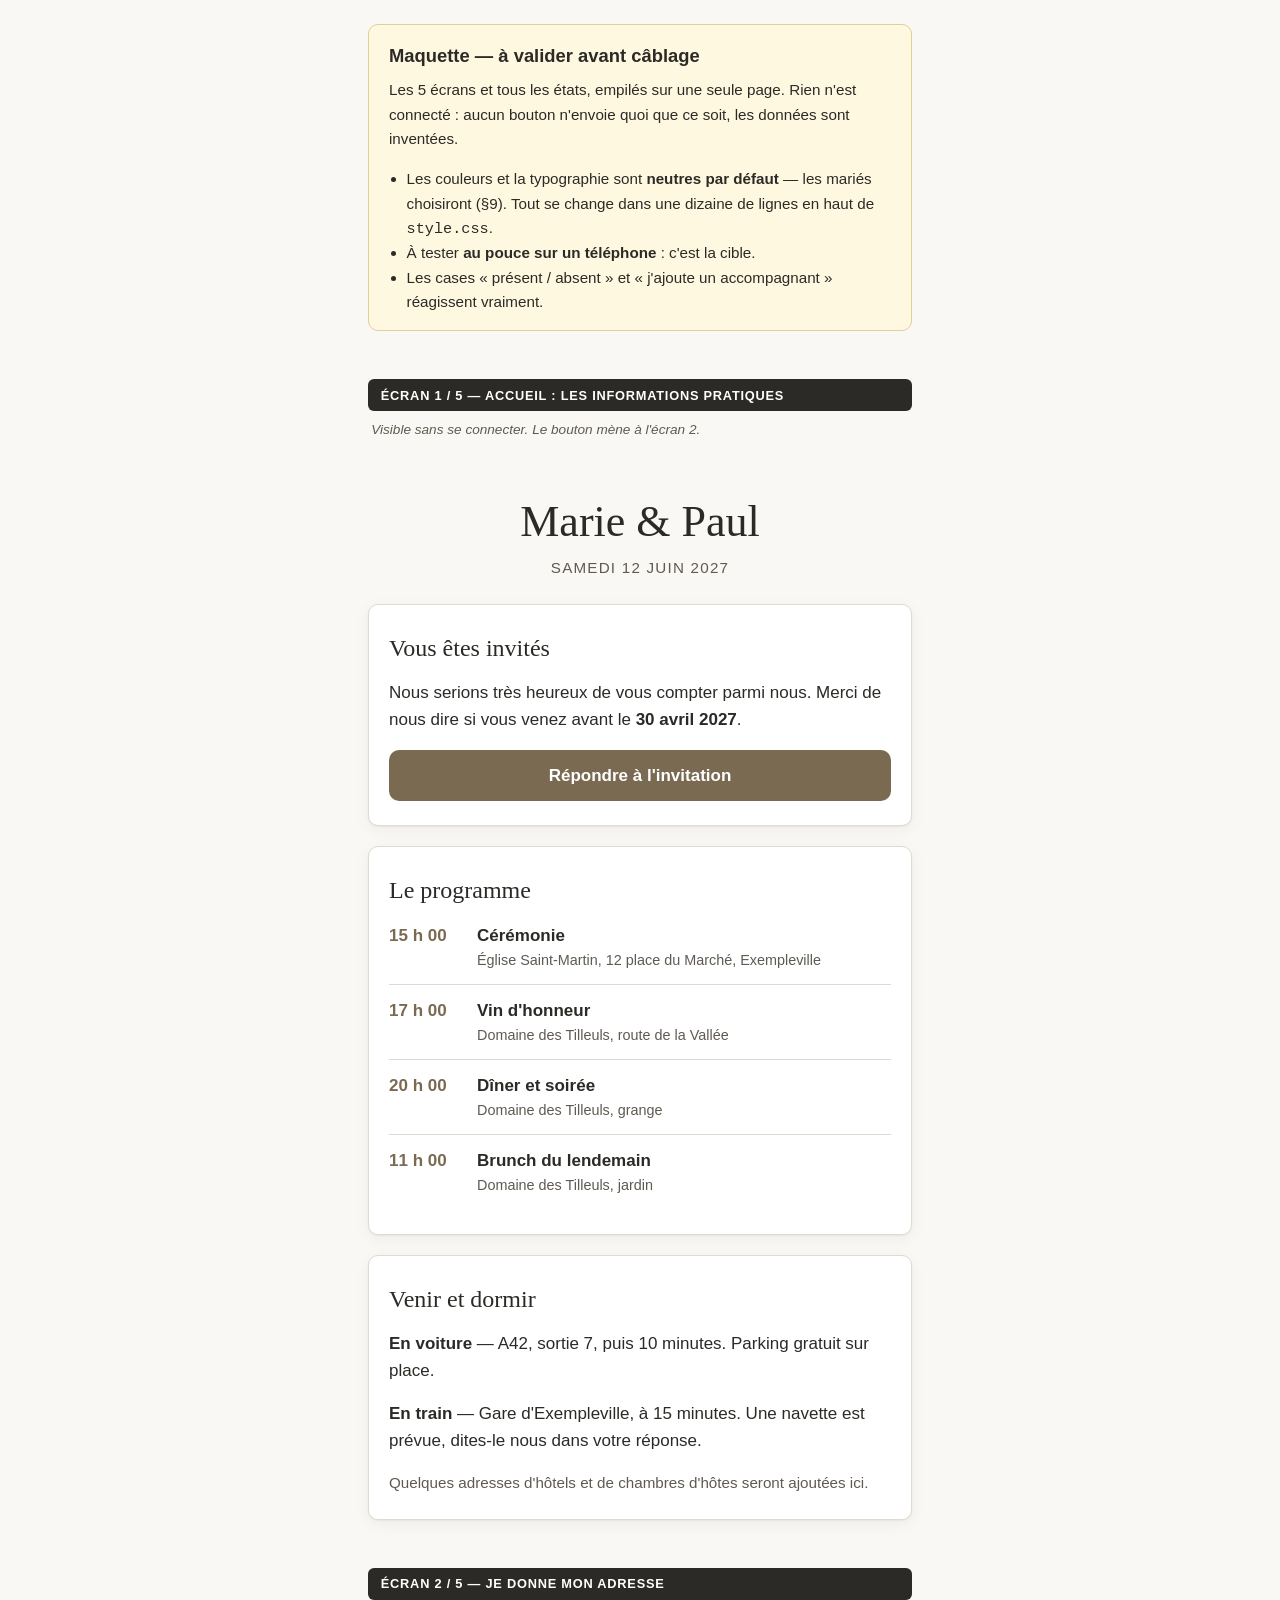
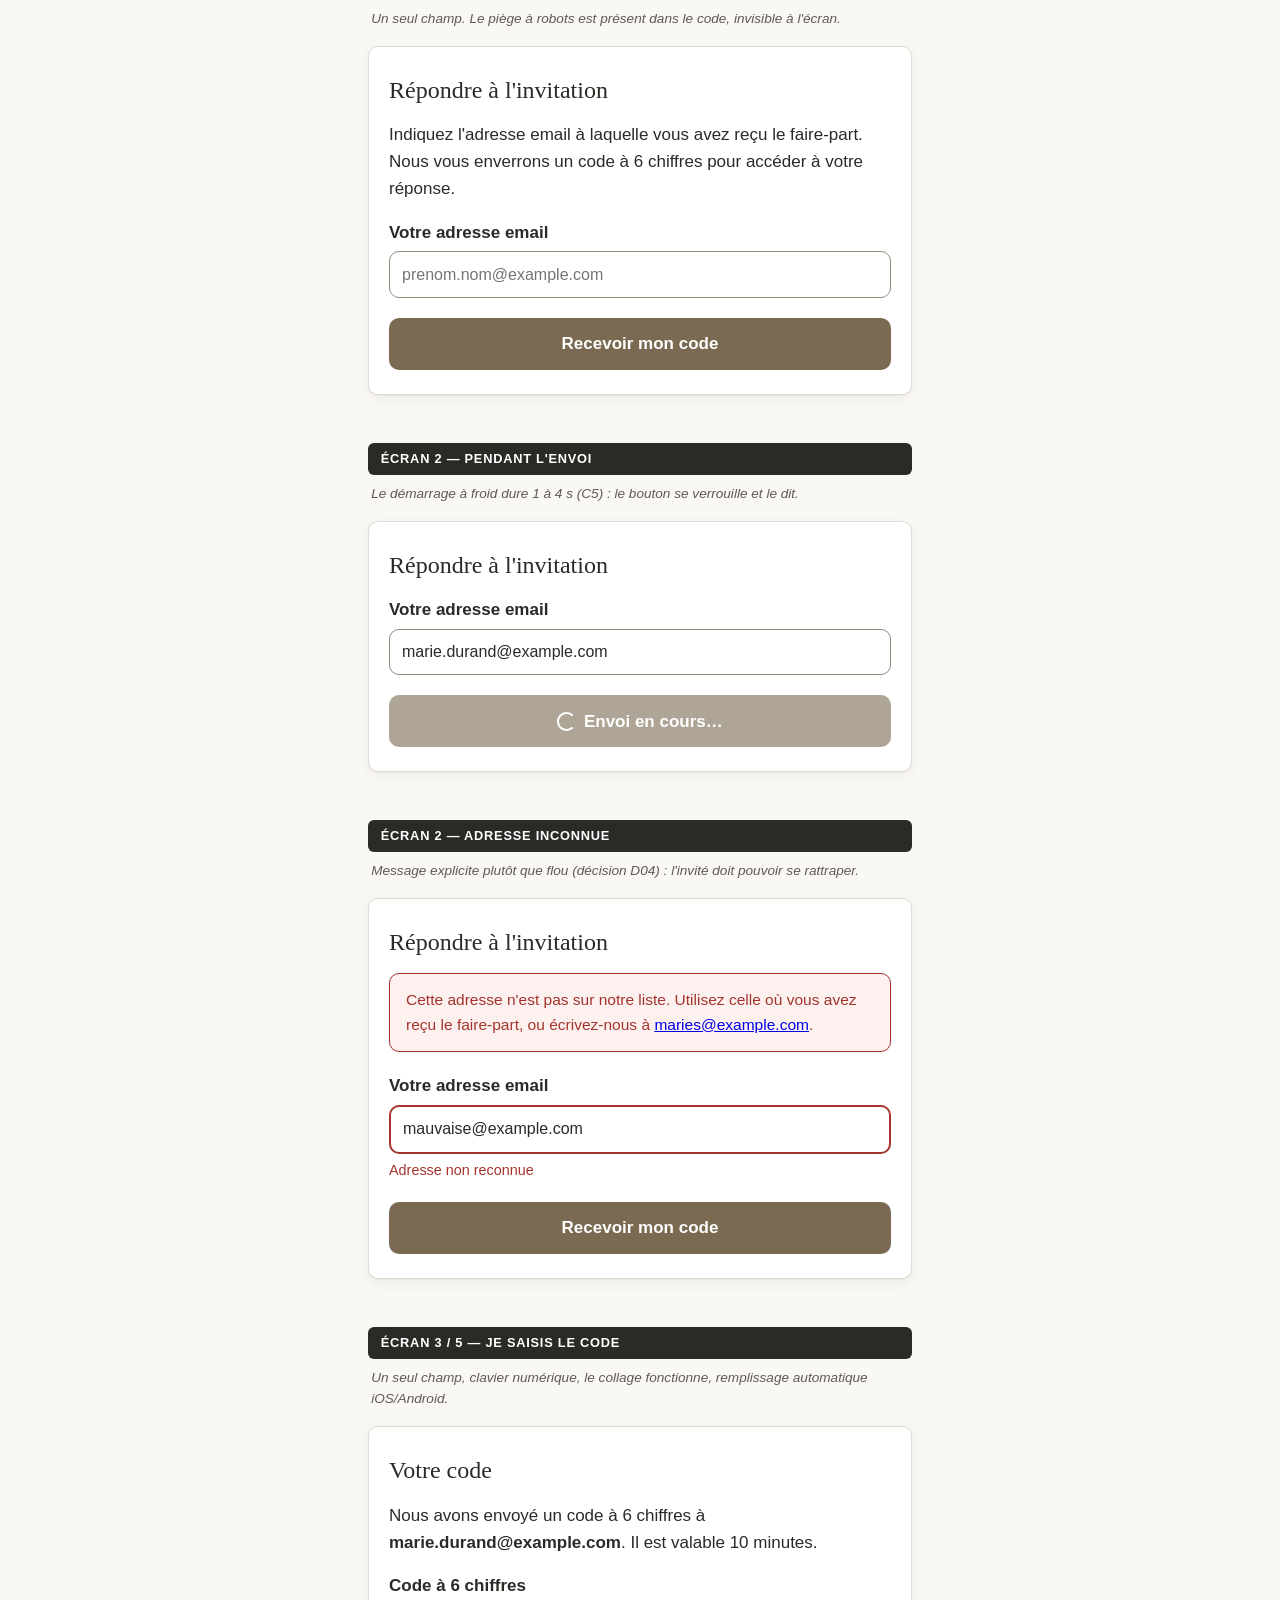
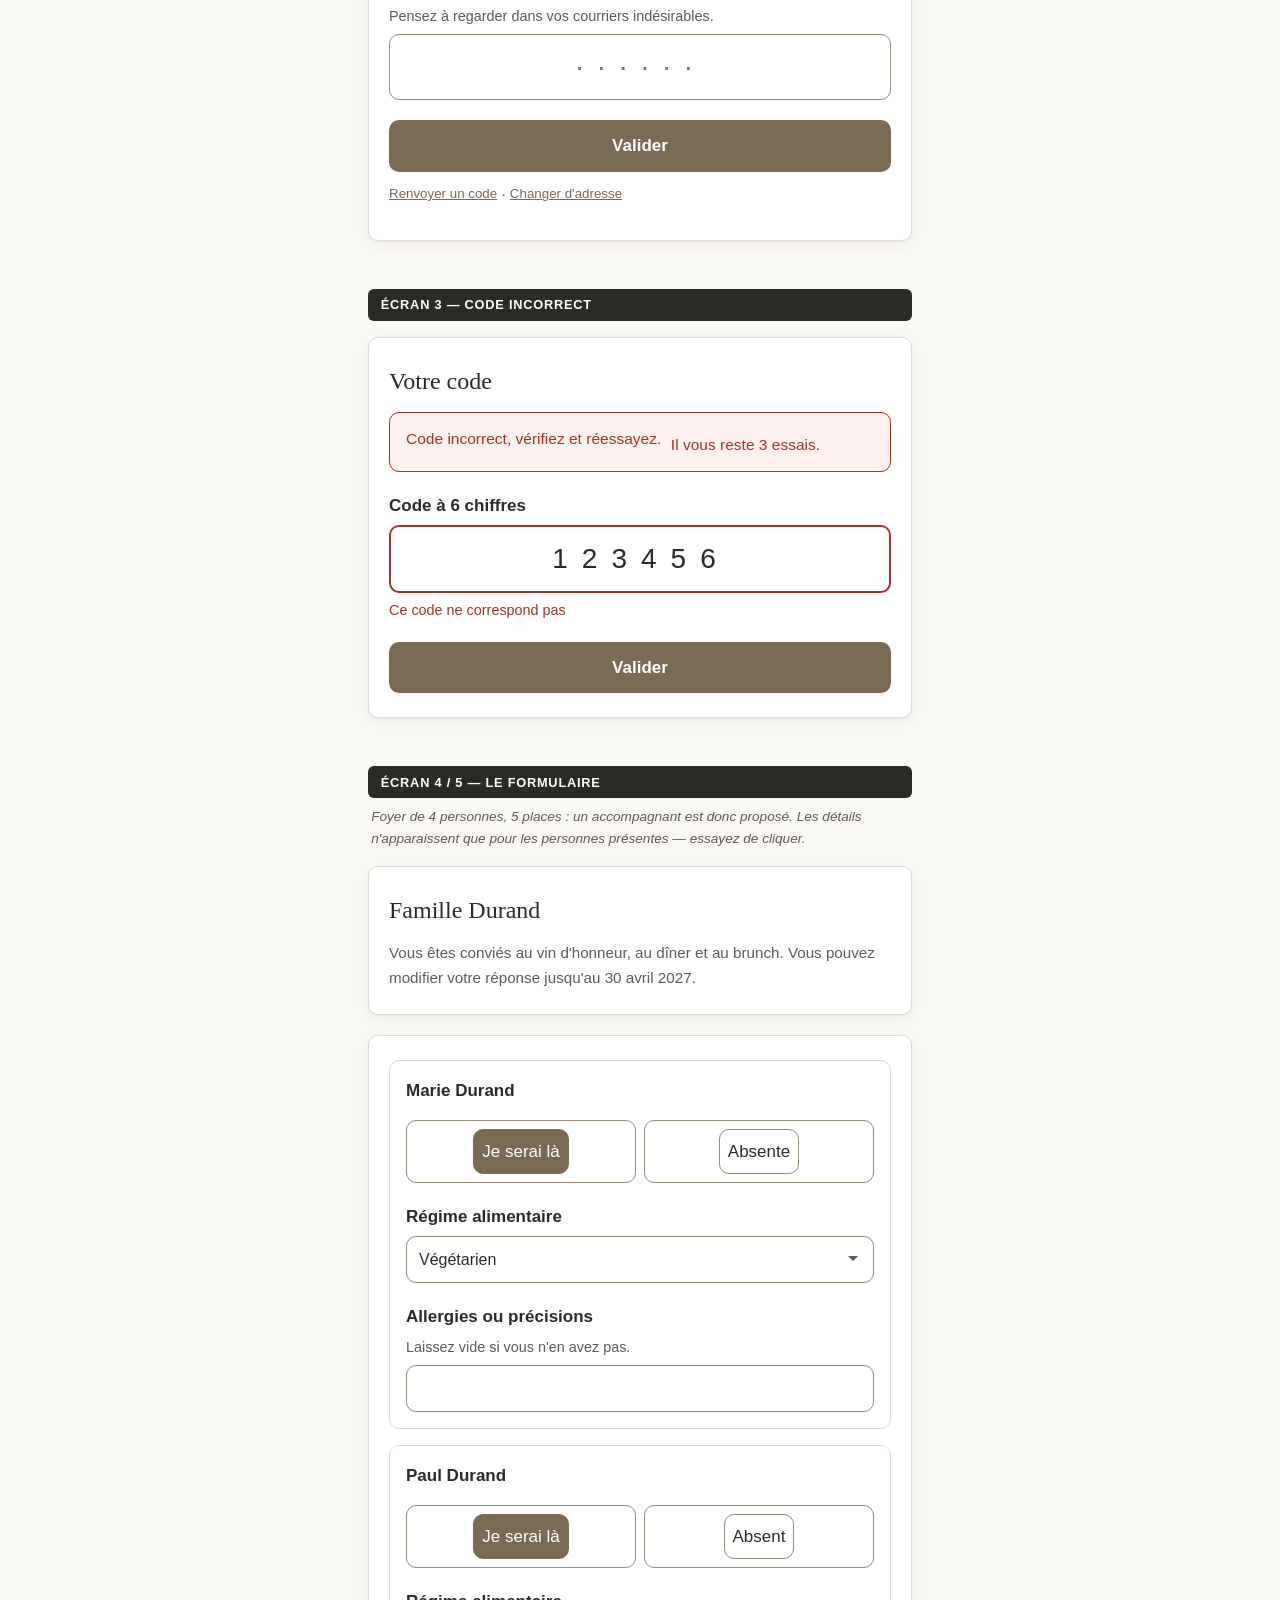
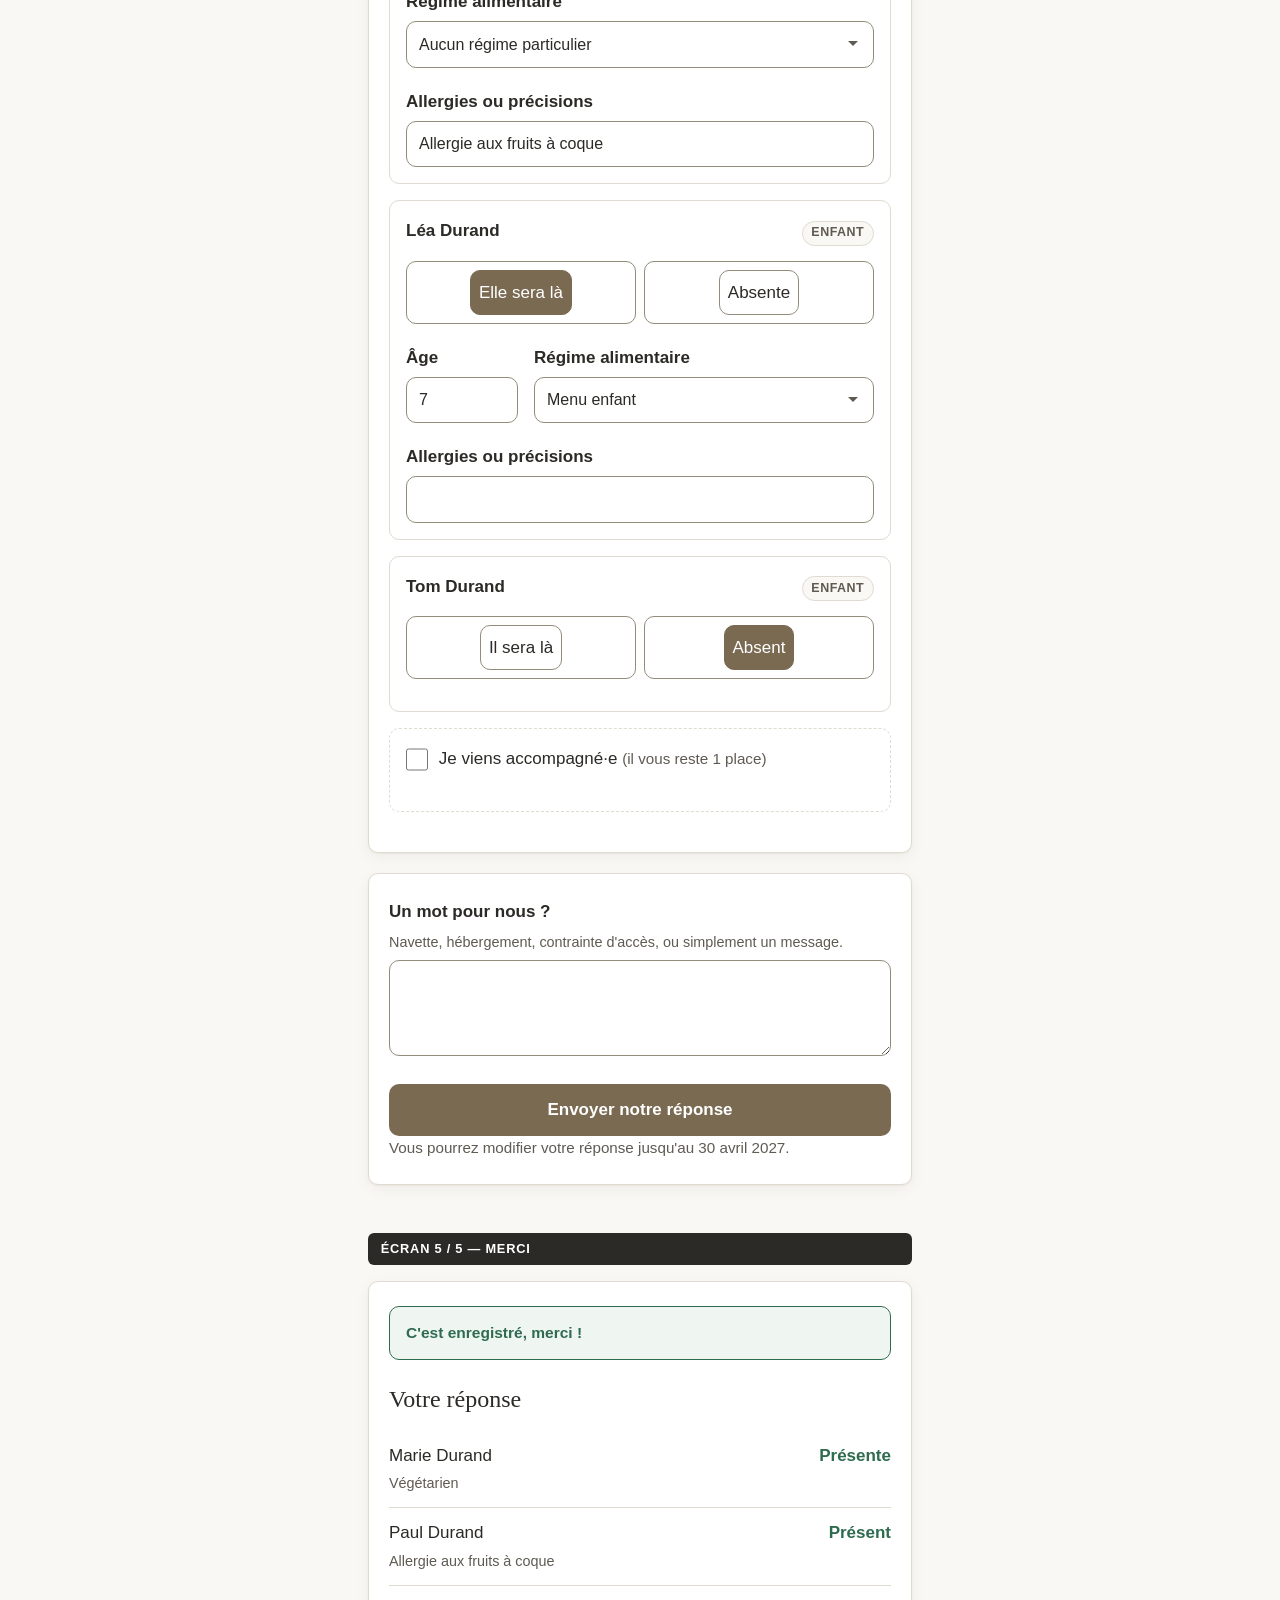
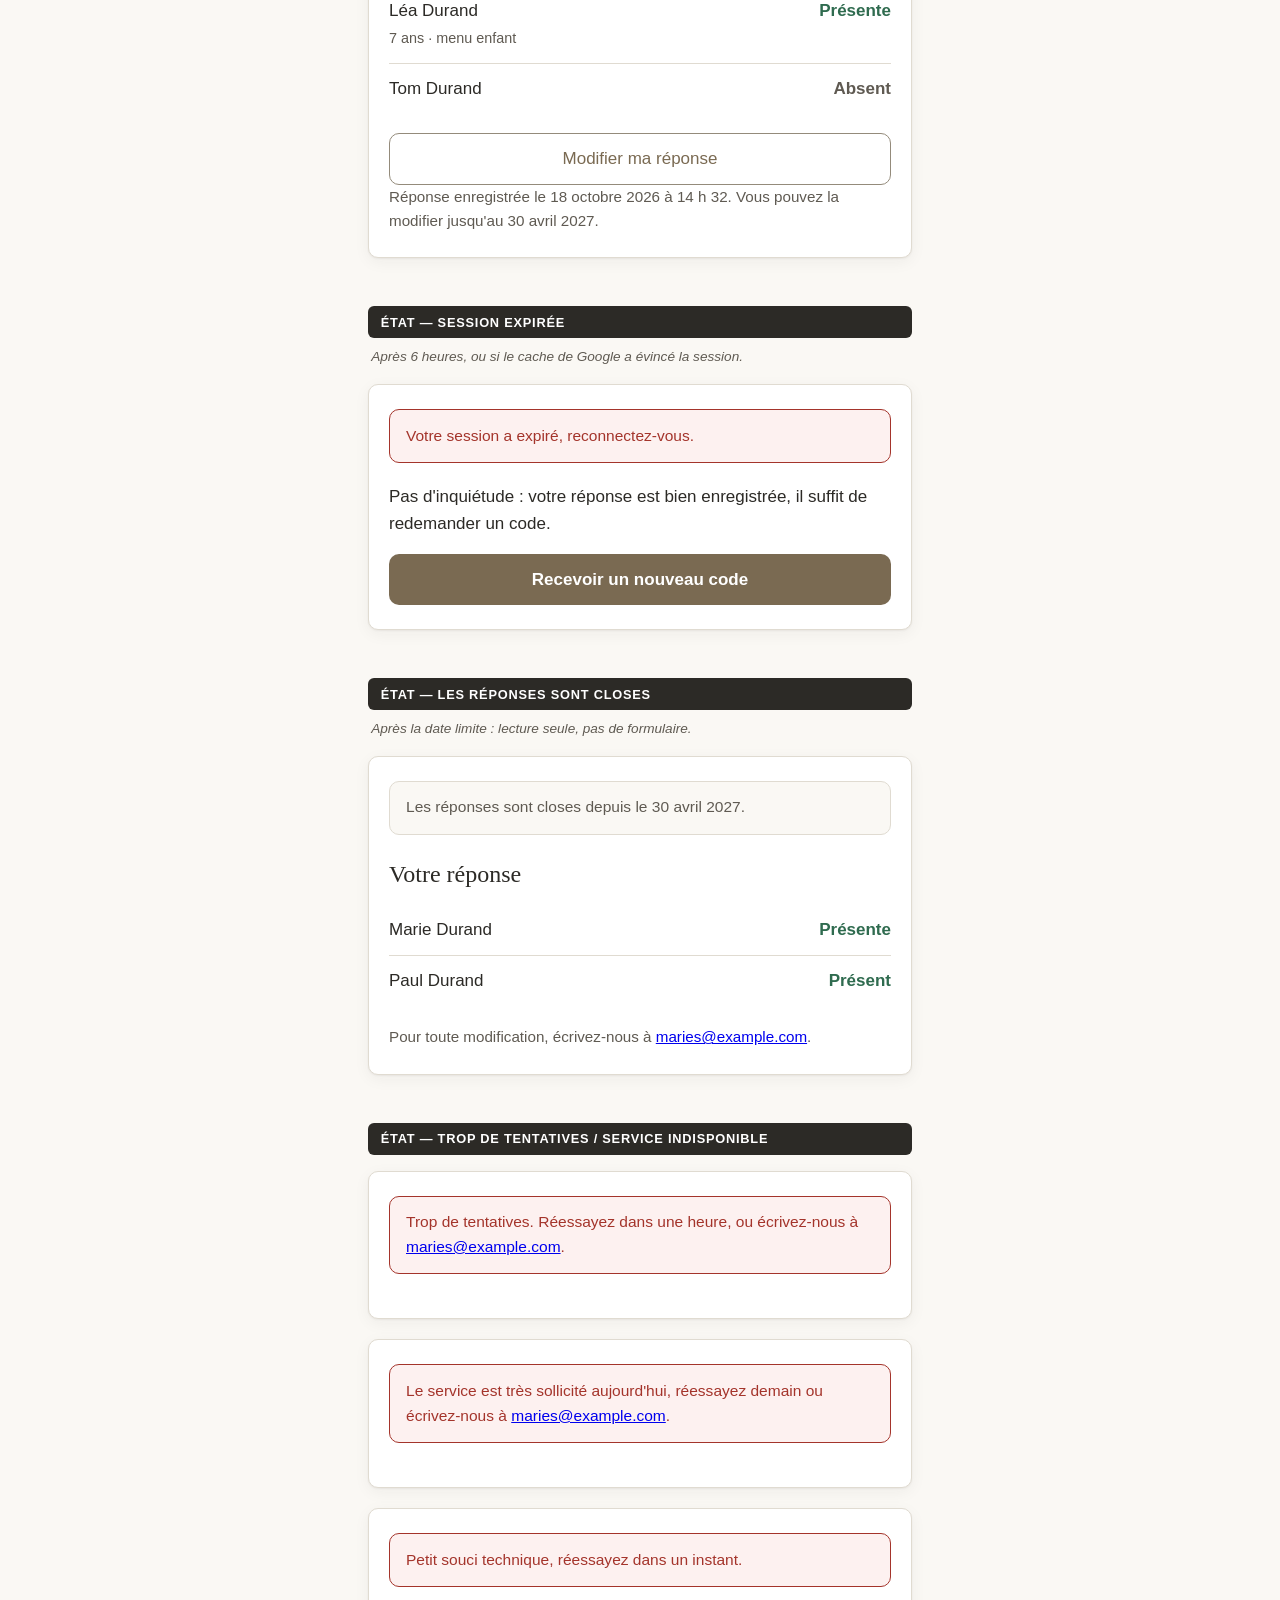
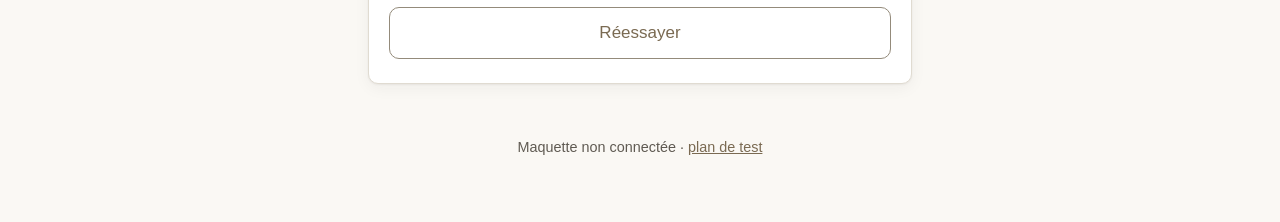
==== maquette.html @ b88d5fba "P3 — Maquette des 5 écrans et feuille de style - assets/css/style.css : feuille définitive du site (" ====
<!DOCTYPE html>
<html lang="fr">
<head>
<meta charset="utf-8">
<meta name="viewport" content="width=device-width, initial-scale=1">
<meta name="robots" content="noindex">
<title>Maquette — site RSVP du mariage</title>
<link rel="stylesheet" href="assets/css/style.css">
<style>
  /* Habillage propre à la maquette : rien de tout cela n'ira dans le site. */
  .maquette-intro {
    max-width: 34rem; margin: 1.5rem auto; padding: 1rem 1.25rem;
    background: #fff8e1; border: 1px solid #e0cf96; border-radius: 10px;
    font-size: .95rem;
  }
  .maquette-intro h1 { font-size: 1.15rem; margin: 0 0 .5rem; }
  .maquette-intro ul { margin: .5rem 0 0; padding-left: 1.1rem; }
  .maquette-ecran { max-width: 34rem; margin: 0 auto; }
  .maquette-titre {
    max-width: 34rem; margin: 3rem auto 1rem; padding: .4rem .8rem;
    background: #2c2a26; color: #fff; border-radius: 6px;
    font: 600 .8rem/1.5 -apple-system, BlinkMacSystemFont, 'Segoe UI', Roboto, sans-serif;
    letter-spacing: .06em; text-transform: uppercase;
  }
  .maquette-note {
    max-width: 34rem; margin: -.5rem auto 1rem; padding: 0 .2rem;
    font-size: .85rem; color: #5f5a52; font-style: italic;
  }
  /* Interactivité sans JavaScript, pour que la maquette s'ouvre d'un double-clic. */
  .personne:has(.presence-non:checked) .details-presence { display: none; }
  .accompagnant:has(.ajout-accompagnant:not(:checked)) .details-accompagnant { display: none; }
</style>
</head>
<body>

<div class="maquette-intro">
  <h1>Maquette — à valider avant câblage</h1>
  <p>Les 5 écrans et tous les états, empilés sur une seule page. Rien n'est connecté :
     aucun bouton n'envoie quoi que ce soit, les données sont inventées.</p>
  <ul>
    <li>Les couleurs et la typographie sont <strong>neutres par défaut</strong> — les mariés
        choisiront (§9). Tout se change dans une dizaine de lignes en haut de <code>style.css</code>.</li>
    <li>À tester <strong>au pouce sur un téléphone</strong> : c'est la cible.</li>
    <li>Les cases « présent / absent » et « j'ajoute un accompagnant » réagissent vraiment.</li>
  </ul>
</div>

<!-- ══════════════════════════════════════════════════════════════════════ -->
<p class="maquette-titre">Écran 1 / 5 — Accueil : les informations pratiques</p>
<p class="maquette-note">Visible sans se connecter. Le bouton mène à l'écran 2.</p>

<div class="maquette-ecran">
  <header class="bandeau">
    <p class="bandeau__prenoms">Marie &amp; Paul</p>
    <p class="bandeau__date">Samedi 12 juin 2027</p>
  </header>

  <section class="carte">
    <h2>Vous êtes invités</h2>
    <p>Nous serions très heureux de vous compter parmi nous. Merci de nous dire si vous
       venez avant le <strong>30 avril 2027</strong>.</p>
    <button type="button" class="bouton">Répondre à l'invitation</button>
  </section>

  <section class="carte">
    <h2>Le programme</h2>
    <ul class="programme">
      <li>
        <span class="programme__heure">15 h 00</span>
        <span>
          <p class="programme__lieu"><strong>Cérémonie</strong></p>
          <p class="programme__adresse">Église Saint-Martin, 12 place du Marché, Exempleville</p>
        </span>
      </li>
      <li>
        <span class="programme__heure">17 h 00</span>
        <span>
          <p class="programme__lieu"><strong>Vin d'honneur</strong></p>
          <p class="programme__adresse">Domaine des Tilleuls, route de la Vallée</p>
        </span>
      </li>
      <li>
        <span class="programme__heure">20 h 00</span>
        <span>
          <p class="programme__lieu"><strong>Dîner et soirée</strong></p>
          <p class="programme__adresse">Domaine des Tilleuls, grange</p>
        </span>
      </li>
      <li>
        <span class="programme__heure">11 h 00</span>
        <span>
          <p class="programme__lieu"><strong>Brunch du lendemain</strong></p>
          <p class="programme__adresse">Domaine des Tilleuls, jardin</p>
        </span>
      </li>
    </ul>
  </section>

  <section class="carte">
    <h2>Venir et dormir</h2>
    <p><strong>En voiture</strong> — A42, sortie 7, puis 10 minutes. Parking gratuit sur place.</p>
    <p><strong>En train</strong> — Gare d'Exempleville, à 15 minutes. Une navette est prévue,
       dites-le nous dans votre réponse.</p>
    <p class="texte-doux">Quelques adresses d'hôtels et de chambres d'hôtes seront ajoutées ici.</p>
  </section>
</div>

<!-- ══════════════════════════════════════════════════════════════════════ -->
<p class="maquette-titre">Écran 2 / 5 — Je donne mon adresse</p>
<p class="maquette-note">Un seul champ. Le piège à robots est présent dans le code, invisible à l'écran.</p>

<div class="maquette-ecran">
  <section class="carte">
    <h2>Répondre à l'invitation</h2>
    <p>Indiquez l'adresse email à laquelle vous avez reçu le faire-part. Nous vous enverrons
       un code à 6 chiffres pour accéder à votre réponse.</p>

    <div class="champ">
      <label for="m-email">Votre adresse email</label>
      <input type="email" id="m-email" name="email" autocomplete="email"
             inputmode="email" placeholder="prenom.nom@example.com">
    </div>

    <div class="champ-piege" aria-hidden="true">
      <label for="m-website">Ne remplissez pas ce champ</label>
      <input type="text" id="m-website" name="website" tabindex="-1" autocomplete="off">
    </div>

    <button type="button" class="bouton">Recevoir mon code</button>
  </section>
</div>

<!-- ══════════════════════════════════════════════════════════════════════ -->
<p class="maquette-titre">Écran 2 — pendant l'envoi</p>
<p class="maquette-note">Le démarrage à froid dure 1 à 4 s (C5) : le bouton se verrouille et le dit.</p>

<div class="maquette-ecran">
  <section class="carte">
    <h2>Répondre à l'invitation</h2>
    <div class="champ">
      <label for="m-email2">Votre adresse email</label>
      <input type="email" id="m-email2" value="marie.durand@example.com" readonly>
    </div>
    <button type="button" class="bouton" disabled>
      <span class="rouet" aria-hidden="true"></span> Envoi en cours…
    </button>
  </section>
</div>

<!-- ══════════════════════════════════════════════════════════════════════ -->
<p class="maquette-titre">Écran 2 — adresse inconnue</p>
<p class="maquette-note">Message explicite plutôt que flou (décision D04) : l'invité doit pouvoir se rattraper.</p>

<div class="maquette-ecran">
  <section class="carte">
    <h2>Répondre à l'invitation</h2>
    <div class="message message--erreur" role="alert">
      <p>Cette adresse n'est pas sur notre liste. Utilisez celle où vous avez reçu le
         faire-part, ou écrivez-nous à <a href="mailto:maries@example.com">maries@example.com</a>.</p>
    </div>
    <div class="champ">
      <label for="m-email3">Votre adresse email</label>
      <input type="email" id="m-email3" value="mauvaise@example.com"
             aria-invalid="true" aria-describedby="m-err3">
      <span class="erreur-champ" id="m-err3">Adresse non reconnue</span>
    </div>
    <button type="button" class="bouton">Recevoir mon code</button>
  </section>
</div>

<!-- ══════════════════════════════════════════════════════════════════════ -->
<p class="maquette-titre">Écran 3 / 5 — Je saisis le code</p>
<p class="maquette-note">Un seul champ, clavier numérique, le collage fonctionne, remplissage automatique iOS/Android.</p>

<div class="maquette-ecran">
  <section class="carte">
    <h2>Votre code</h2>
    <p>Nous avons envoyé un code à 6 chiffres à <strong>marie.durand@example.com</strong>.
       Il est valable 10 minutes.</p>

    <div class="champ champ-code">
      <label for="m-code">Code à 6 chiffres</label>
      <span class="aide" id="m-aide-code">Pensez à regarder dans vos courriers indésirables.</span>
      <input type="text" id="m-code" inputmode="numeric" autocomplete="one-time-code"
             pattern="[0-9]{6}" maxlength="6" placeholder="······"
             aria-describedby="m-aide-code">
    </div>

    <button type="button" class="bouton">Valider</button>
    <p class="texte-doux"><button type="button" class="bouton--lien">Renvoyer un code</button>
       · <button type="button" class="bouton--lien">Changer d'adresse</button></p>
  </section>
</div>

<!-- ══════════════════════════════════════════════════════════════════════ -->
<p class="maquette-titre">Écran 3 — code incorrect</p>

<div class="maquette-ecran">
  <section class="carte">
    <h2>Votre code</h2>
    <div class="message message--erreur" role="alert">
      <p>Code incorrect, vérifiez et réessayez.</p>
      <p>Il vous reste 3 essais.</p>
    </div>
    <div class="champ champ-code">
      <label for="m-code2">Code à 6 chiffres</label>
      <input type="text" id="m-code2" value="123456" inputmode="numeric"
             aria-invalid="true" aria-describedby="m-err-code2">
      <span class="erreur-champ" id="m-err-code2">Ce code ne correspond pas</span>
    </div>
    <button type="button" class="bouton">Valider</button>
  </section>
</div>

<!-- ══════════════════════════════════════════════════════════════════════ -->
<p class="maquette-titre">Écran 4 / 5 — Le formulaire</p>
<p class="maquette-note">Foyer de 4 personnes, 5 places : un accompagnant est donc proposé.
   Les détails n'apparaissent que pour les personnes présentes — essayez de cliquer.</p>

<div class="maquette-ecran">
  <section class="carte">
    <h2>Famille Durand</h2>
    <p class="texte-doux">Vous êtes conviés au vin d'honneur, au dîner et au brunch.
       Vous pouvez modifier votre réponse jusqu'au 30 avril 2027.</p>
  </section>

  <section class="carte">
    <div class="personne">
      <div class="personne__nom"><h3>Marie Durand</h3></div>
      <fieldset class="choix-presence">
        <legend class="visuellement-masque">Marie Durand sera-t-elle présente ?</legend>
        <span class="choix-presence__option">
          <input type="radio" name="p1" id="p1-oui" checked>
          <span>Je serai là</span>
        </span>
        <span class="choix-presence__option">
          <input type="radio" name="p1" id="p1-non" class="presence-non">
          <span>Absente</span>
        </span>
      </fieldset>
      <div class="details-presence">
        <div class="champ">
          <label for="p1-regime">Régime alimentaire</label>
          <select id="p1-regime">
            <option>Aucun régime particulier</option>
            <option selected>Végétarien</option>
            <option>Végétalien</option>
            <option>Sans porc</option>
            <option>Sans gluten</option>
            <option>Autre (précisez ci-dessous)</option>
          </select>
        </div>
        <div class="champ">
          <label for="p1-allergies">Allergies ou précisions</label>
          <span class="aide">Laissez vide si vous n'en avez pas.</span>
          <input type="text" id="p1-allergies" maxlength="200">
        </div>
      </div>
    </div>

    <div class="personne">
      <div class="personne__nom"><h3>Paul Durand</h3></div>
      <fieldset class="choix-presence">
        <legend class="visuellement-masque">Paul Durand sera-t-il présent ?</legend>
        <span class="choix-presence__option">
          <input type="radio" name="p2" id="p2-oui" checked>
          <span>Je serai là</span>
        </span>
        <span class="choix-presence__option">
          <input type="radio" name="p2" id="p2-non" class="presence-non">
          <span>Absent</span>
        </span>
      </fieldset>
      <div class="details-presence">
        <div class="champ">
          <label for="p2-regime">Régime alimentaire</label>
          <select id="p2-regime"><option selected>Aucun régime particulier</option></select>
        </div>
        <div class="champ">
          <label for="p2-allergies">Allergies ou précisions</label>
          <input type="text" id="p2-allergies" value="Allergie aux fruits à coque" maxlength="200">
        </div>
      </div>
    </div>

    <div class="personne">
      <div class="personne__nom">
        <h3>Léa Durand</h3>
        <span class="etiquette">Enfant</span>
      </div>
      <fieldset class="choix-presence">
        <legend class="visuellement-masque">Léa Durand sera-t-elle présente ?</legend>
        <span class="choix-presence__option">
          <input type="radio" name="p3" id="p3-oui" checked>
          <span>Elle sera là</span>
        </span>
        <span class="choix-presence__option">
          <input type="radio" name="p3" id="p3-non" class="presence-non">
          <span>Absente</span>
        </span>
      </fieldset>
      <div class="details-presence">
        <div class="ligne-deux">
          <div class="champ">
            <label for="p3-age">Âge</label>
            <input type="number" id="p3-age" min="0" max="17" value="7" inputmode="numeric">
          </div>
          <div class="champ">
            <label for="p3-regime">Régime alimentaire</label>
            <select id="p3-regime"><option selected>Menu enfant</option></select>
          </div>
        </div>
        <div class="champ">
          <label for="p3-allergies">Allergies ou précisions</label>
          <input type="text" id="p3-allergies" maxlength="200">
        </div>
      </div>
    </div>

    <div class="personne">
      <div class="personne__nom">
        <h3>Tom Durand</h3>
        <span class="etiquette">Enfant</span>
      </div>
      <fieldset class="choix-presence">
        <legend class="visuellement-masque">Tom Durand sera-t-il présent ?</legend>
        <span class="choix-presence__option">
          <input type="radio" name="p4" id="p4-oui">
          <span>Il sera là</span>
        </span>
        <span class="choix-presence__option">
          <input type="radio" name="p4" id="p4-non" class="presence-non" checked>
          <span>Absent</span>
        </span>
      </fieldset>
      <div class="details-presence">
        <div class="champ"><label>Régime alimentaire</label></div>
      </div>
    </div>

    <div class="personne accompagnant">
      <label class="case-a-cocher" for="acc">
        <input type="checkbox" id="acc" class="ajout-accompagnant">
        <span>Je viens accompagné·e <span class="texte-doux">(il vous reste 1 place)</span></span>
      </label>
      <div class="details-accompagnant">
        <div class="champ">
          <label for="acc-nom">Nom de votre accompagnant·e</label>
          <span class="aide">Pour le plan de table et son menu.</span>
          <input type="text" id="acc-nom" maxlength="60">
        </div>
        <div class="champ">
          <label for="acc-regime">Régime alimentaire</label>
          <select id="acc-regime"><option selected>Aucun régime particulier</option></select>
        </div>
        <div class="champ">
          <label for="acc-allergies">Allergies ou précisions</label>
          <input type="text" id="acc-allergies" maxlength="200">
        </div>
      </div>
    </div>
  </section>

  <section class="carte">
    <div class="champ">
      <label for="m-commentaire">Un mot pour nous&nbsp;?</label>
      <span class="aide">Navette, hébergement, contrainte d'accès, ou simplement un message.</span>
      <textarea id="m-commentaire" maxlength="500"></textarea>
    </div>
    <button type="button" class="bouton">Envoyer notre réponse</button>
    <p class="texte-doux">Vous pourrez modifier votre réponse jusqu'au 30 avril 2027.</p>
  </section>
</div>

<!-- ══════════════════════════════════════════════════════════════════════ -->
<p class="maquette-titre">Écran 5 / 5 — Merci</p>

<div class="maquette-ecran">
  <section class="carte">
    <div class="message message--succes" role="status">
      <p><strong>C'est enregistré, merci&nbsp;!</strong></p>
    </div>
    <h2>Votre réponse</h2>
    <ul class="recap">
      <li>
        <span>Marie Durand<br><span class="recap__detail">Végétarien</span></span>
        <span class="recap__etat recap__etat--present">Présente</span>
      </li>
      <li>
        <span>Paul Durand<br><span class="recap__detail">Allergie aux fruits à coque</span></span>
        <span class="recap__etat recap__etat--present">Présent</span>
      </li>
      <li>
        <span>Léa Durand<br><span class="recap__detail">7 ans · menu enfant</span></span>
        <span class="recap__etat recap__etat--present">Présente</span>
      </li>
      <li>
        <span>Tom Durand</span>
        <span class="recap__etat recap__etat--absent">Absent</span>
      </li>
    </ul>
    <button type="button" class="bouton bouton--secondaire">Modifier ma réponse</button>
    <p class="texte-doux">Réponse enregistrée le 18 octobre 2026 à 14 h 32.
       Vous pouvez la modifier jusqu'au 30 avril 2027.</p>
  </section>
</div>

<!-- ══════════════════════════════════════════════════════════════════════ -->
<p class="maquette-titre">État — session expirée</p>
<p class="maquette-note">Après 6 heures, ou si le cache de Google a évincé la session.</p>

<div class="maquette-ecran">
  <section class="carte">
    <div class="message message--erreur" role="alert">
      <p>Votre session a expiré, reconnectez-vous.</p>
    </div>
    <p>Pas d'inquiétude : votre réponse est bien enregistrée, il suffit de redemander un code.</p>
    <button type="button" class="bouton">Recevoir un nouveau code</button>
  </section>
</div>

<!-- ══════════════════════════════════════════════════════════════════════ -->
<p class="maquette-titre">État — les réponses sont closes</p>
<p class="maquette-note">Après la date limite : lecture seule, pas de formulaire.</p>

<div class="maquette-ecran">
  <section class="carte">
    <div class="message message--info" role="status">
      <p>Les réponses sont closes depuis le 30 avril 2027.</p>
    </div>
    <h2>Votre réponse</h2>
    <ul class="recap">
      <li><span>Marie Durand</span><span class="recap__etat recap__etat--present">Présente</span></li>
      <li><span>Paul Durand</span><span class="recap__etat recap__etat--present">Présent</span></li>
    </ul>
    <p class="texte-doux">Pour toute modification, écrivez-nous à
       <a href="mailto:maries@example.com">maries@example.com</a>.</p>
  </section>
</div>

<!-- ══════════════════════════════════════════════════════════════════════ -->
<p class="maquette-titre">État — trop de tentatives / service indisponible</p>

<div class="maquette-ecran">
  <section class="carte">
    <div class="message message--erreur" role="alert">
      <p>Trop de tentatives. Réessayez dans une heure, ou écrivez-nous à
         <a href="mailto:maries@example.com">maries@example.com</a>.</p>
    </div>
  </section>
  <section class="carte">
    <div class="message message--erreur" role="alert">
      <p>Le service est très sollicité aujourd'hui, réessayez demain ou écrivez-nous à
         <a href="mailto:maries@example.com">maries@example.com</a>.</p>
    </div>
  </section>
  <section class="carte">
    <div class="message message--erreur" role="alert">
      <p>Petit souci technique, réessayez dans un instant.</p>
    </div>
    <button type="button" class="bouton bouton--secondaire">Réessayer</button>
  </section>
</div>

<footer class="pied">
  <p>Maquette non connectée · <a href="docs/RECETTE.md">plan de test</a></p>
</footer>

</body>
</html>
---- assets/css/style.css ----
/* ──────────────────────────────────────────────────────────────────────────
   Site RSVP de mariage — feuille de style unique.

   Mobile d'abord : tout est pensé pour un pouce sur un écran de 360 px, puis
   élargi. Aucune dépendance, aucune police externe (voir « Identité visuelle »).
   Aucun style en ligne nulle part : la CSP interdit `style="..."` (C2).
   ────────────────────────────────────────────────────────────────────────── */

/* ── Identité visuelle ─────────────────────────────────────────────────────
   Valeurs neutres par défaut. Les mariés choisiront couleurs et typographies
   plus tard (§9 du brief) : il suffira de changer ce bloc.

   Pour utiliser une police Google Fonts, ajouter dans <head> :
     <link rel="preconnect" href="https://fonts.gstatic.com" crossorigin>
     <link rel="stylesheet" href="https://fonts.googleapis.com/css2?family=...">
   et ajouter à la CSP : style-src 'self' https://fonts.googleapis.com;
                         font-src https://fonts.gstatic.com;
   ────────────────────────────────────────────────────────────────────────── */
:root {
  --couleur-fond: #faf8f4;
  --couleur-carte: #ffffff;
  --couleur-principale: #7a6a52;
  --couleur-principale-sombre: #5d5040;
  --couleur-texte: #2c2a26;
  --couleur-texte-doux: #5f5a52;
  --couleur-bordure: #e0dbd1;
  /* Bordure des champs et boutons : 3,4:1 minimum sur les deux fonds — WCAG 1.4.11,
     contraste des composants d'interface. Ne pas éclaircir sans revérifier. */
  --couleur-bordure-forte: #948b7b;
  --couleur-erreur: #a4342b;
  --couleur-erreur-fond: #fdf1f0;
  --couleur-succes: #2f6b4f;
  --couleur-succes-fond: #eff6f2;

  --police-titres: Iowan Old Style, Palatino, Georgia, 'Times New Roman', serif;
  --police-texte: -apple-system, BlinkMacSystemFont, 'Segoe UI', Roboto,
                  Helvetica, Arial, sans-serif;

  --rayon: 10px;
  --cible-tactile: 44px;      /* jamais en dessous : doigt d'adulte */
  --largeur-contenu: 34rem;
  --ombre: 0 1px 2px rgba(44, 42, 38, .06), 0 4px 16px rgba(44, 42, 38, .05);
}

*, *::before, *::after { box-sizing: border-box; }

html { -webkit-text-size-adjust: 100%; }

body {
  margin: 0;
  padding: 0 1rem 4rem;
  background: var(--couleur-fond);
  color: var(--couleur-texte);
  font-family: var(--police-texte);
  font-size: 1.0625rem;        /* 17 px : lisible sans zoom */
  line-height: 1.6;
  overflow-wrap: break-word;   /* un nom très long ne crée pas de défilement horizontal */
}

/* ── Accessibilité ─────────────────────────────────────────────────────── */

:focus-visible {
  outline: 3px solid var(--couleur-principale);
  outline-offset: 2px;
  border-radius: 3px;
}

.lien-evitement {
  position: absolute;
  left: -9999px;
  top: 0;
  background: var(--couleur-carte);
  padding: .75rem 1rem;
  z-index: 10;
}
.lien-evitement:focus { left: .5rem; top: .5rem; }

.visuellement-masque {
  position: absolute;
  width: 1px; height: 1px;
  margin: -1px; padding: 0;
  overflow: hidden;
  clip: rect(0 0 0 0);
  white-space: nowrap;
  border: 0;
}

@media (prefers-reduced-motion: reduce) {
  *, *::before, *::after { animation-duration: .01ms !important; transition-duration: .01ms !important; }
}

/* ── Structure ─────────────────────────────────────────────────────────── */

.page {
  max-width: var(--largeur-contenu);
  margin: 0 auto;
}

.bandeau {
  text-align: center;
  padding: 2.5rem 0 1.5rem;
}

.bandeau__prenoms {
  font-family: var(--police-titres);
  font-size: clamp(2rem, 9vw, 2.75rem);
  font-weight: 400;
  line-height: 1.15;
  margin: 0 0 .5rem;
}

.bandeau__date {
  margin: 0;
  color: var(--couleur-texte-doux);
  font-size: .95rem;
  letter-spacing: .08em;
  text-transform: uppercase;
}

.carte {
  background: var(--couleur-carte);
  border: 1px solid var(--couleur-bordure);
  border-radius: var(--rayon);
  box-shadow: var(--ombre);
  padding: 1.5rem 1.25rem;
  margin-bottom: 1.25rem;
}

h2 {
  font-family: var(--police-titres);
  font-size: 1.5rem;
  font-weight: 400;
  margin: 0 0 .75rem;
}

h3 {
  font-size: 1.0625rem;
  font-weight: 600;
  margin: 0 0 .25rem;
}

p { margin: 0 0 1rem; }
p:last-child { margin-bottom: 0; }

.texte-doux { color: var(--couleur-texte-doux); font-size: .95rem; }

/* ── Informations pratiques ────────────────────────────────────────────── */

.programme { list-style: none; margin: 0; padding: 0; }

.programme li {
  display: flex;
  gap: 1rem;
  padding: .75rem 0;
  border-top: 1px solid var(--couleur-bordure);
}
.programme li:first-child { border-top: 0; padding-top: 0; }

.programme__heure {
  flex: 0 0 4.5rem;
  font-variant-numeric: tabular-nums;
  color: var(--couleur-principale);
  font-weight: 600;
}

.programme__lieu { margin: 0; }
.programme__adresse { margin: 0; font-size: .9rem; color: var(--couleur-texte-doux); }

/* ── Formulaires ───────────────────────────────────────────────────────── */

.champ { margin-bottom: 1.25rem; }
.champ:last-child { margin-bottom: 0; }

label {
  display: block;
  font-weight: 600;
  margin-bottom: .35rem;
}

.aide {
  display: block;
  font-weight: 400;
  font-size: .9rem;
  color: var(--couleur-texte-doux);
  margin-bottom: .4rem;
}

input[type="email"],
input[type="text"],
input[type="number"],
select,
textarea {
  width: 100%;
  min-height: var(--cible-tactile);
  padding: .6rem .75rem;
  font: inherit;
  font-size: 1rem;             /* au moins 16 px : évite le zoom automatique sur iOS */
  color: var(--couleur-texte);
  background: var(--couleur-carte);
  border: 1px solid var(--couleur-bordure-forte);
  border-radius: var(--rayon);
}

textarea { min-height: 6rem; resize: vertical; }

select {
  appearance: none;
  background-image: url("data:image/svg+xml;charset=utf-8,%3Csvg xmlns='http://www.w3.org/2000/svg' width='12' height='8'%3E%3Cpath fill='%235f5a52' d='M1 1l5 5 5-5'/%3E%3C/svg%3E");
  background-repeat: no-repeat;
  background-position: right .9rem center;
  padding-right: 2.5rem;
}

input[aria-invalid="true"], select[aria-invalid="true"], textarea[aria-invalid="true"] {
  border-color: var(--couleur-erreur);
  border-width: 2px;
}

/* Champ du code : un seul champ, large, pour que le collage fonctionne. */
.champ-code input {
  font-size: 1.75rem;
  letter-spacing: .5em;
  text-align: center;
  padding-left: .5em;          /* compense l'espacement sur le dernier caractère */
  font-variant-numeric: tabular-nums;
}

/* Piège à robots : invisible pour un humain, lisible par un robot (M4). */
.champ-piege {
  position: absolute;
  left: -9999px;
  width: 1px;
  height: 1px;
  overflow: hidden;
}

/* ── Boutons ───────────────────────────────────────────────────────────── */

.bouton {
  display: inline-flex;
  align-items: center;
  justify-content: center;
  gap: .5rem;
  width: 100%;
  min-height: var(--cible-tactile);
  padding: .7rem 1.25rem;
  font: inherit;
  font-size: 1.0625rem;
  font-weight: 600;
  color: #fff;
  background: var(--couleur-principale);
  border: 1px solid transparent;
  border-radius: var(--rayon);
  cursor: pointer;
  text-align: center;
}

.bouton:hover:not(:disabled) { background: var(--couleur-principale-sombre); }

.bouton:disabled {
  opacity: .6;
  cursor: progress;
}

.bouton--secondaire {
  color: var(--couleur-principale);
  background: transparent;
  border-color: var(--couleur-bordure-forte);
  font-weight: 500;
}
.bouton--secondaire:hover:not(:disabled) { background: var(--couleur-fond); }

.bouton--lien {
  width: auto;
  min-height: var(--cible-tactile);
  padding: .5rem 0;
  color: var(--couleur-principale);
  background: none;
  border: 0;
  font-weight: 500;
  text-decoration: underline;
  cursor: pointer;
}

/* Indicateur d'attente : le démarrage à froid dure 1 à 4 s (C5), il faut
   que l'invité voie qu'il se passe quelque chose. */
.rouet {
  width: 1.1em;
  height: 1.1em;
  border: 2px solid currentColor;
  border-right-color: transparent;
  border-radius: 50%;
  animation: tourner .7s linear infinite;
}
@keyframes tourner { to { transform: rotate(360deg); } }

/* ── Messages ──────────────────────────────────────────────────────────── */

.message {
  display: flex;
  gap: .6rem;
  padding: .85rem 1rem;
  border-radius: var(--rayon);
  border: 1px solid;
  margin-bottom: 1.25rem;
  font-size: .97rem;
}

.message--erreur {
  color: var(--couleur-erreur);
  background: var(--couleur-erreur-fond);
  border-color: var(--couleur-erreur);
}

.message--succes {
  color: var(--couleur-succes);
  background: var(--couleur-succes-fond);
  border-color: var(--couleur-succes);
}

.message--info {
  color: var(--couleur-texte-doux);
  background: var(--couleur-fond);
  border-color: var(--couleur-bordure);
}

.message p { margin: 0; }
.message p + p { margin-top: .4rem; }

.erreur-champ {
  display: block;
  margin-top: .35rem;
  color: var(--couleur-erreur);
  font-size: .9rem;
  font-weight: 500;
}

/* ── Personnes du foyer ────────────────────────────────────────────────── */

.personne {
  border: 1px solid var(--couleur-bordure);
  border-radius: var(--rayon);
  padding: 1rem;
  margin-bottom: 1rem;
}

.personne__nom {
  display: flex;
  align-items: baseline;
  justify-content: space-between;
  gap: .5rem;
  margin-bottom: .75rem;
}

.etiquette {
  font-size: .78rem;
  font-weight: 600;
  letter-spacing: .04em;
  text-transform: uppercase;
  color: var(--couleur-texte-doux);
  background: var(--couleur-fond);
  border: 1px solid var(--couleur-bordure);
  border-radius: 999px;
  padding: .1rem .55rem;
  white-space: nowrap;
}

/* Choix présent / absent : deux grandes cibles, pas une case à cocher. */
.choix-presence {
  display: grid;
  grid-template-columns: 1fr 1fr;
  gap: .5rem;
  border: 0;
  margin: 0 0 1rem;
  padding: 0;
}

.choix-presence legend { padding: 0; margin-bottom: .35rem; font-weight: 600; }

.choix-presence__option { position: relative; }

.choix-presence input {
  position: absolute;
  opacity: 0;
  width: 100%;
  height: 100%;
  margin: 0;
  cursor: pointer;
}

.choix-presence span {
  display: flex;
  align-items: center;
  justify-content: center;
  min-height: var(--cible-tactile);
  padding: .5rem;
  text-align: center;
  background: var(--couleur-carte);
  border: 1px solid var(--couleur-bordure-forte);
  border-radius: var(--rayon);
  font-weight: 500;
}

.choix-presence input:checked + span {
  color: #fff;
  background: var(--couleur-principale);
  border-color: var(--couleur-principale);
}

.choix-presence input:focus-visible + span {
  outline: 3px solid var(--couleur-principale);
  outline-offset: 2px;
}

/* Les détails n'apparaissent que si la personne est présente. */
.details-presence { padding-top: .25rem; }

.ligne-deux {
  display: grid;
  grid-template-columns: 1fr;
  gap: 1rem;
}

@media (min-width: 30rem) {
  .ligne-deux { grid-template-columns: 7rem 1fr; }
}

/* Accompagnant : on n'affiche le bloc que si une place est libre. */
.accompagnant { border-style: dashed; }

.case-a-cocher {
  display: flex;
  align-items: flex-start;
  gap: .65rem;
  min-height: var(--cible-tactile);
  cursor: pointer;
  font-weight: 500;
}

.case-a-cocher input {
  width: 1.4rem;
  height: 1.4rem;
  margin: .2rem 0 0;
  flex: 0 0 auto;
  accent-color: var(--couleur-principale);
}

/* ── Récapitulatif ─────────────────────────────────────────────────────── */

.recap { list-style: none; margin: 0 0 1.25rem; padding: 0; }

.recap li {
  display: flex;
  align-items: baseline;
  justify-content: space-between;
  gap: 1rem;
  padding: .7rem 0;
  border-top: 1px solid var(--couleur-bordure);
}
.recap li:first-child { border-top: 0; }

.recap__detail { font-size: .9rem; color: var(--couleur-texte-doux); }

.recap__etat { font-weight: 600; white-space: nowrap; }
.recap__etat--present { color: var(--couleur-succes); }
.recap__etat--absent { color: var(--couleur-texte-doux); }

/* ── Pied de page ──────────────────────────────────────────────────────── */

.pied {
  text-align: center;
  padding: 2rem 0 0;
  font-size: .9rem;
  color: var(--couleur-texte-doux);
}

.pied a { color: var(--couleur-principale); }

/* ── Impression ────────────────────────────────────────────────────────── */

@media print {
  .carte { box-shadow: none; break-inside: avoid; }
  .bouton, .bouton--lien { display: none; }
}
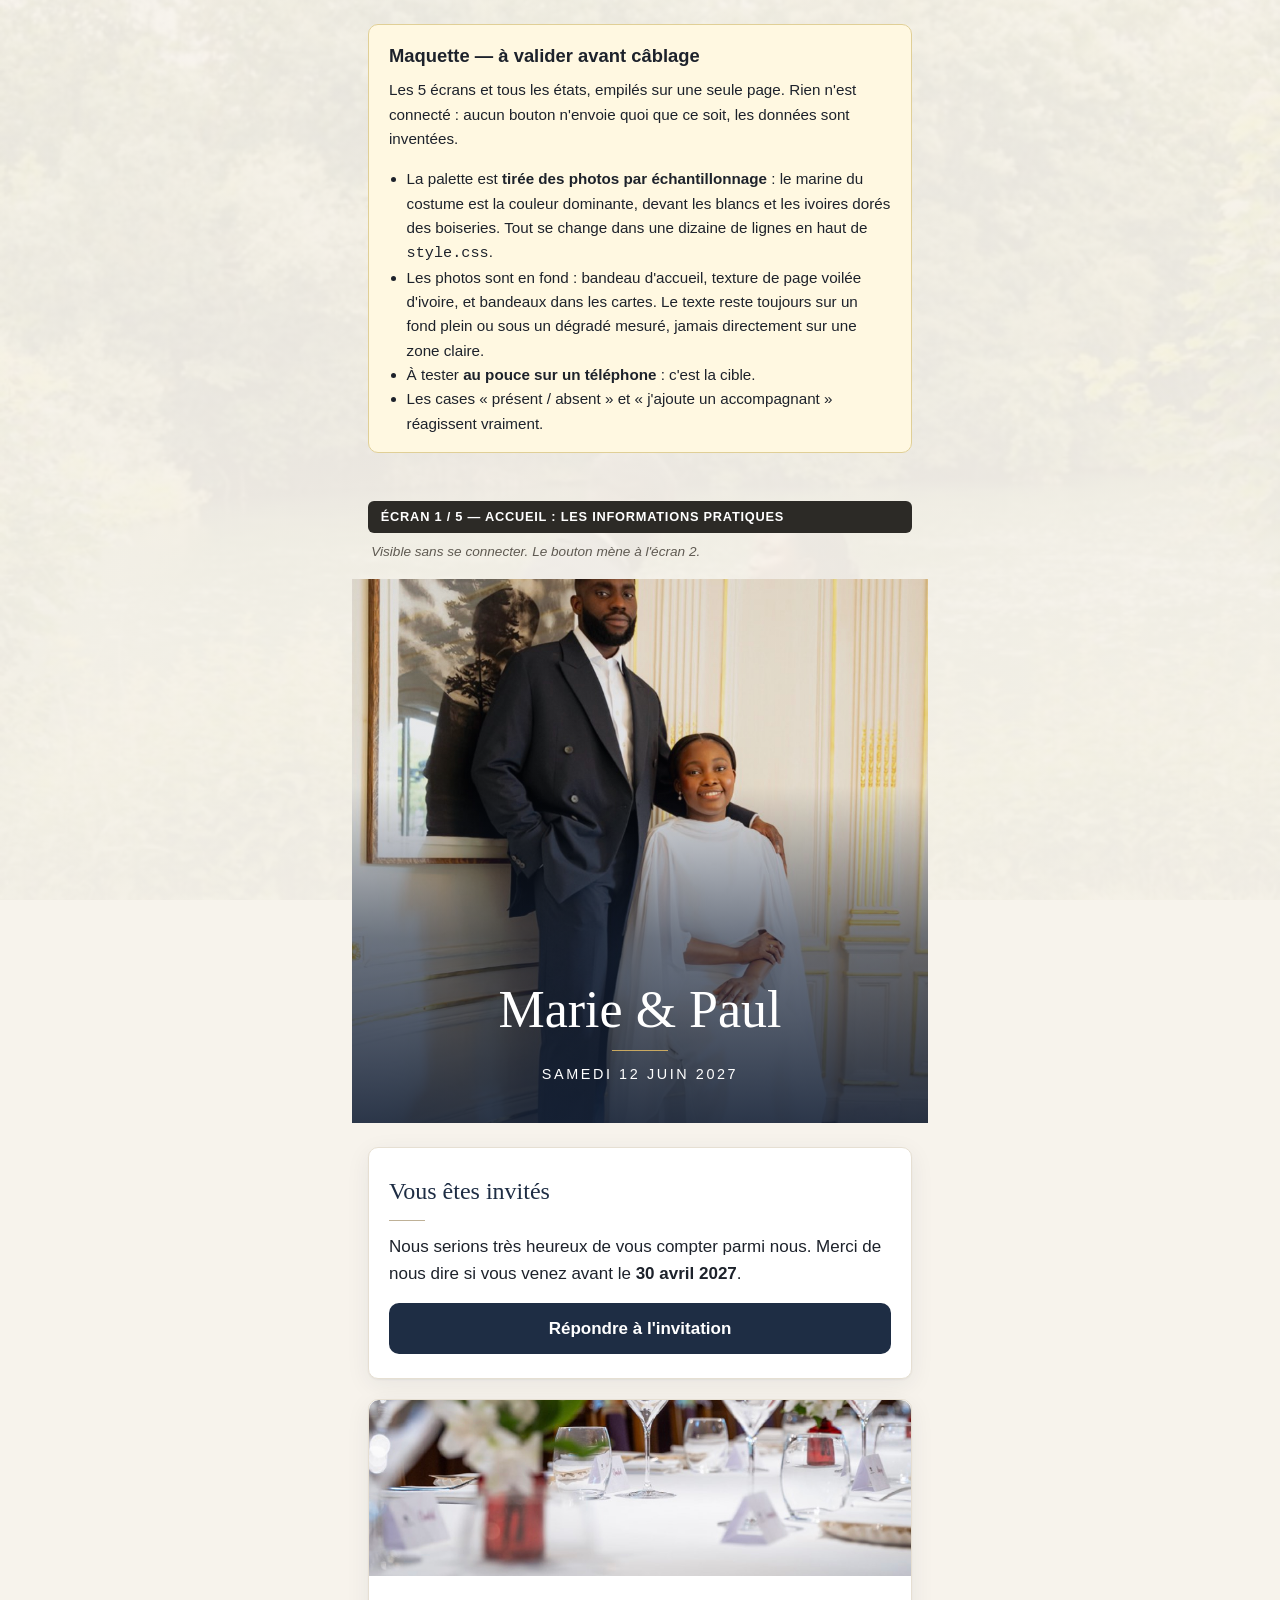
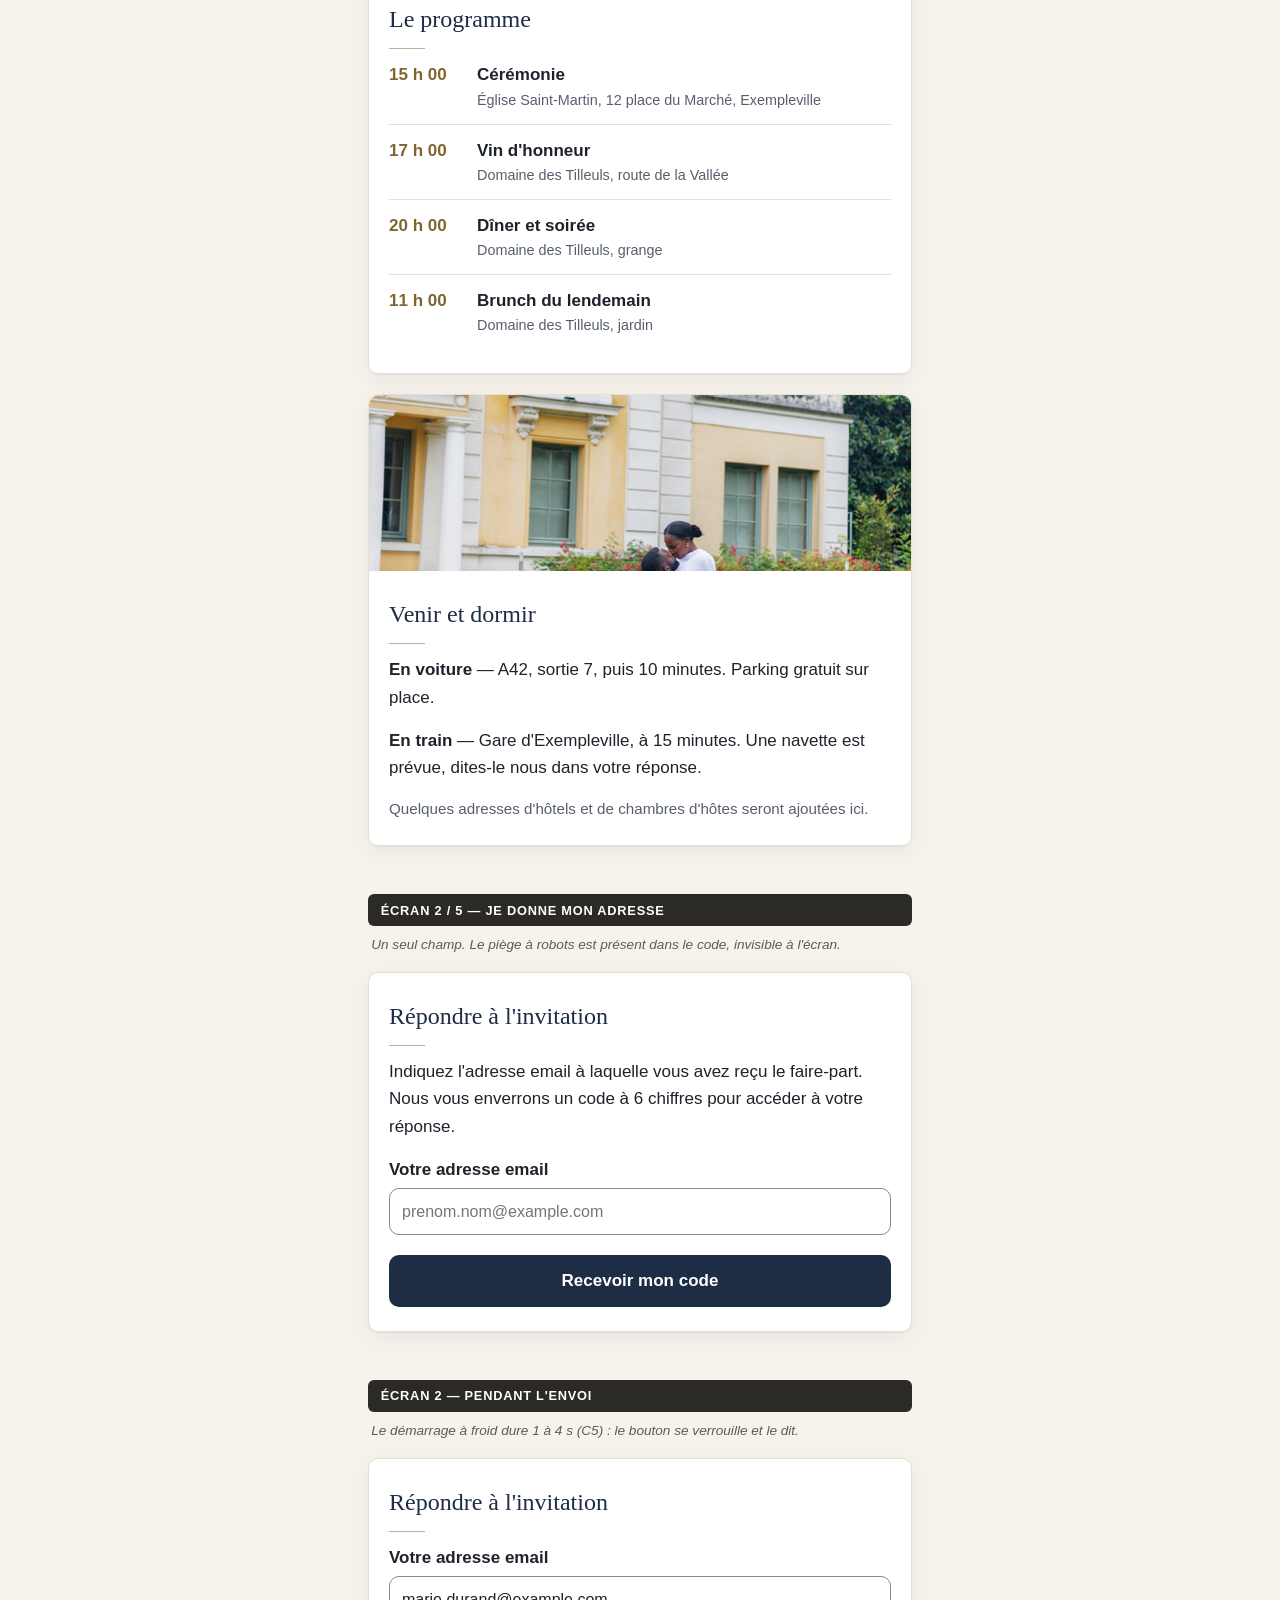
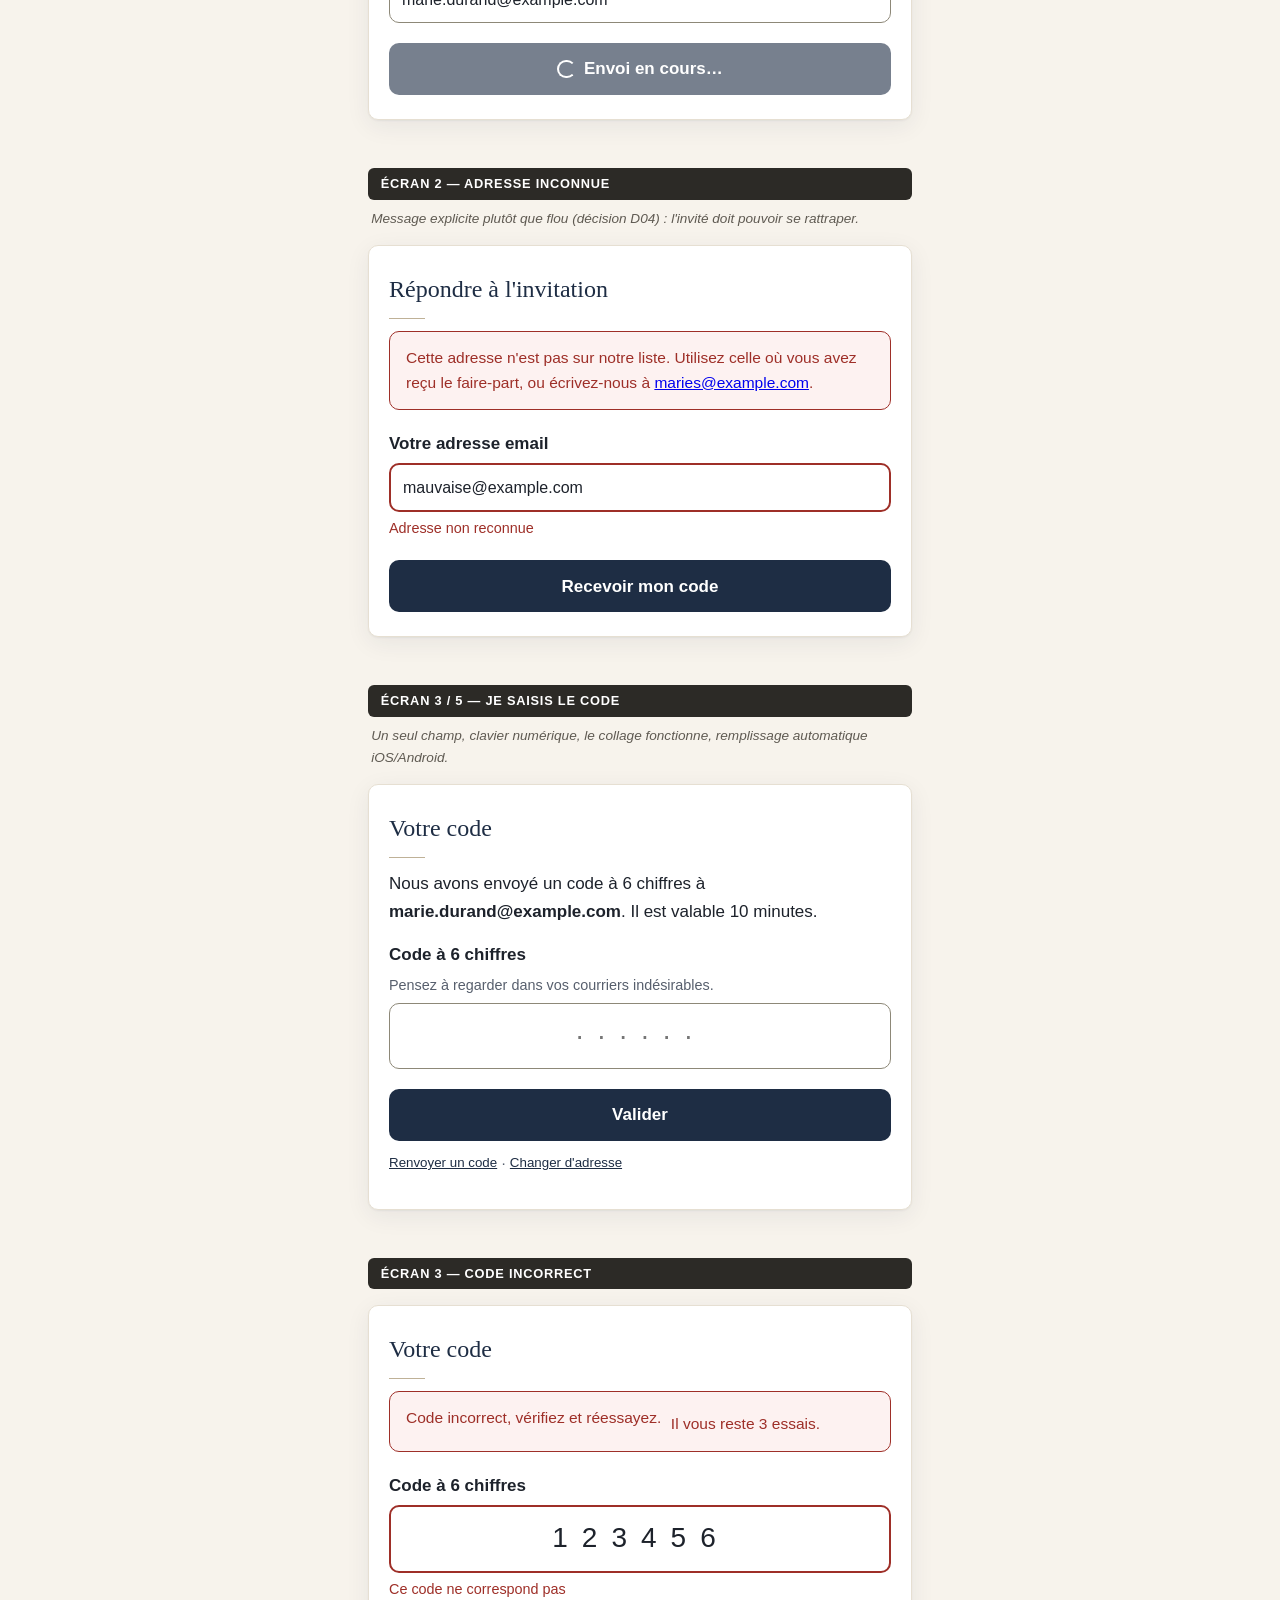
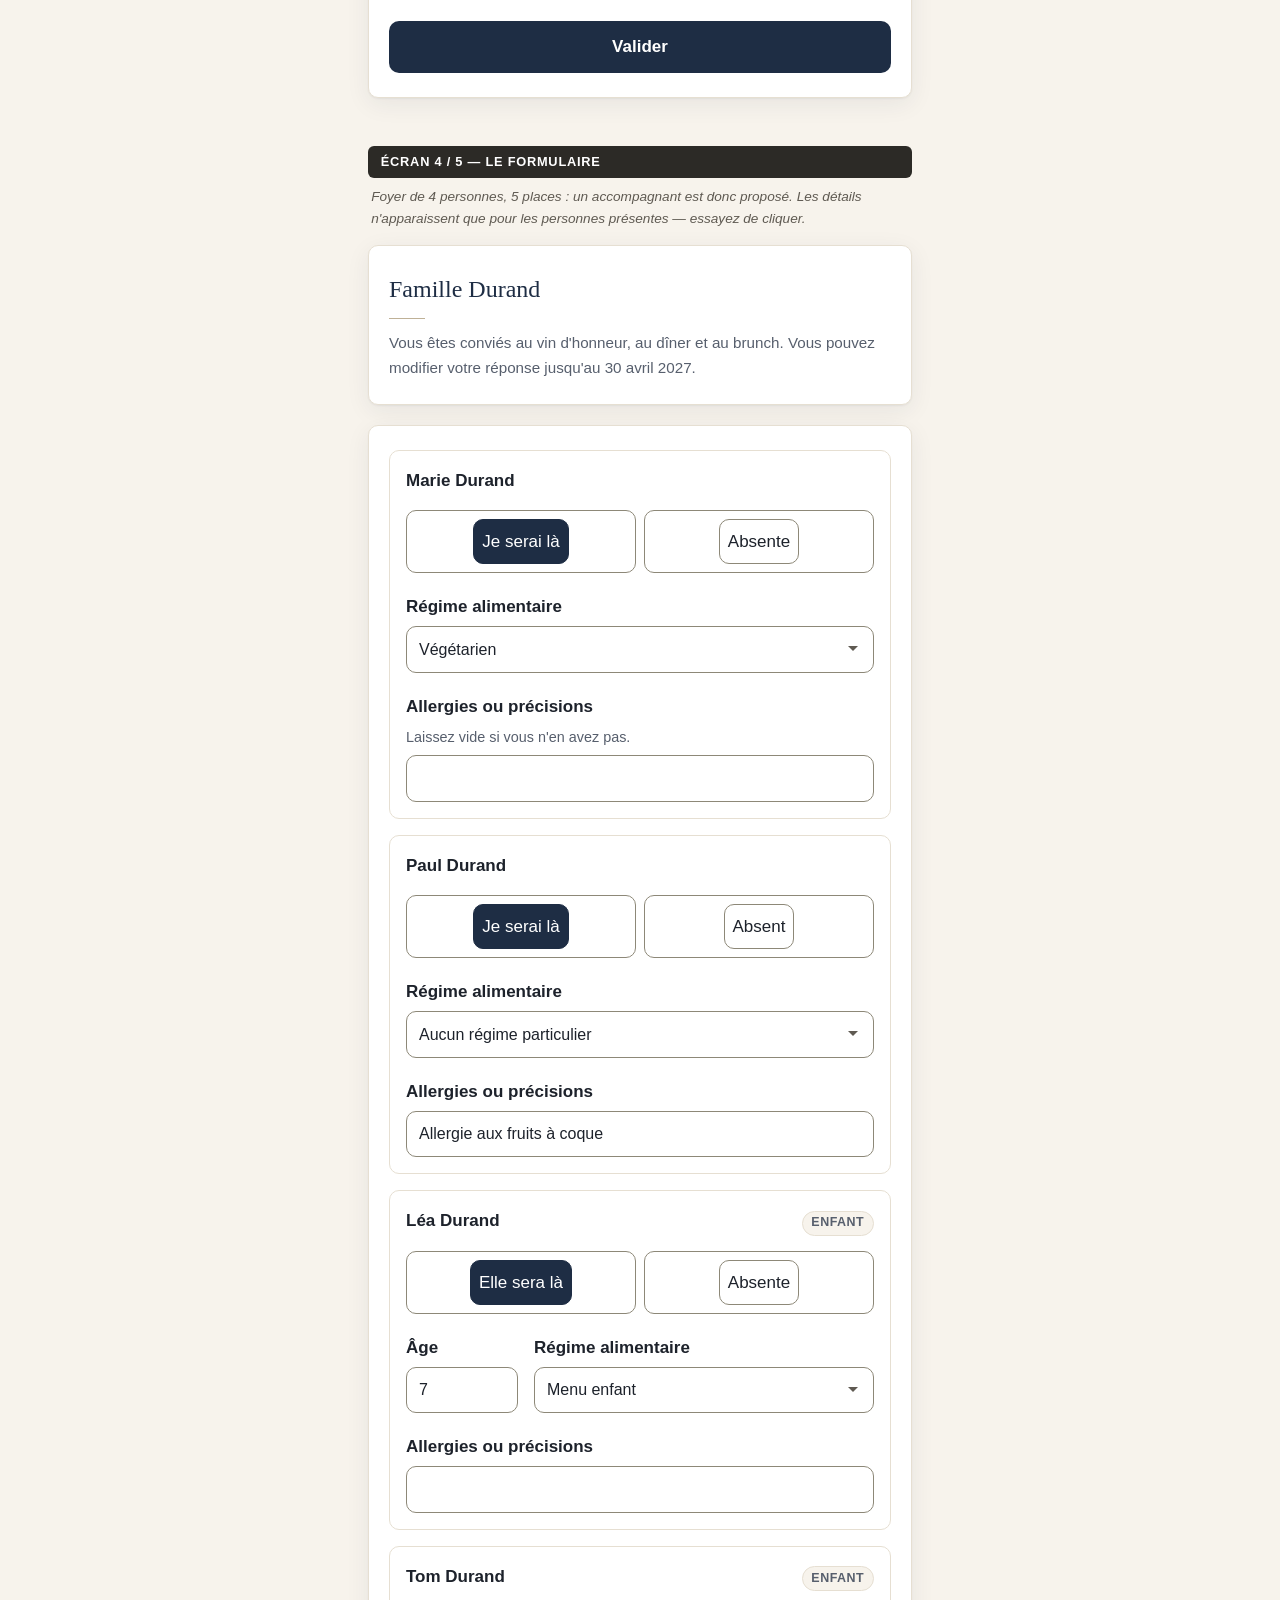
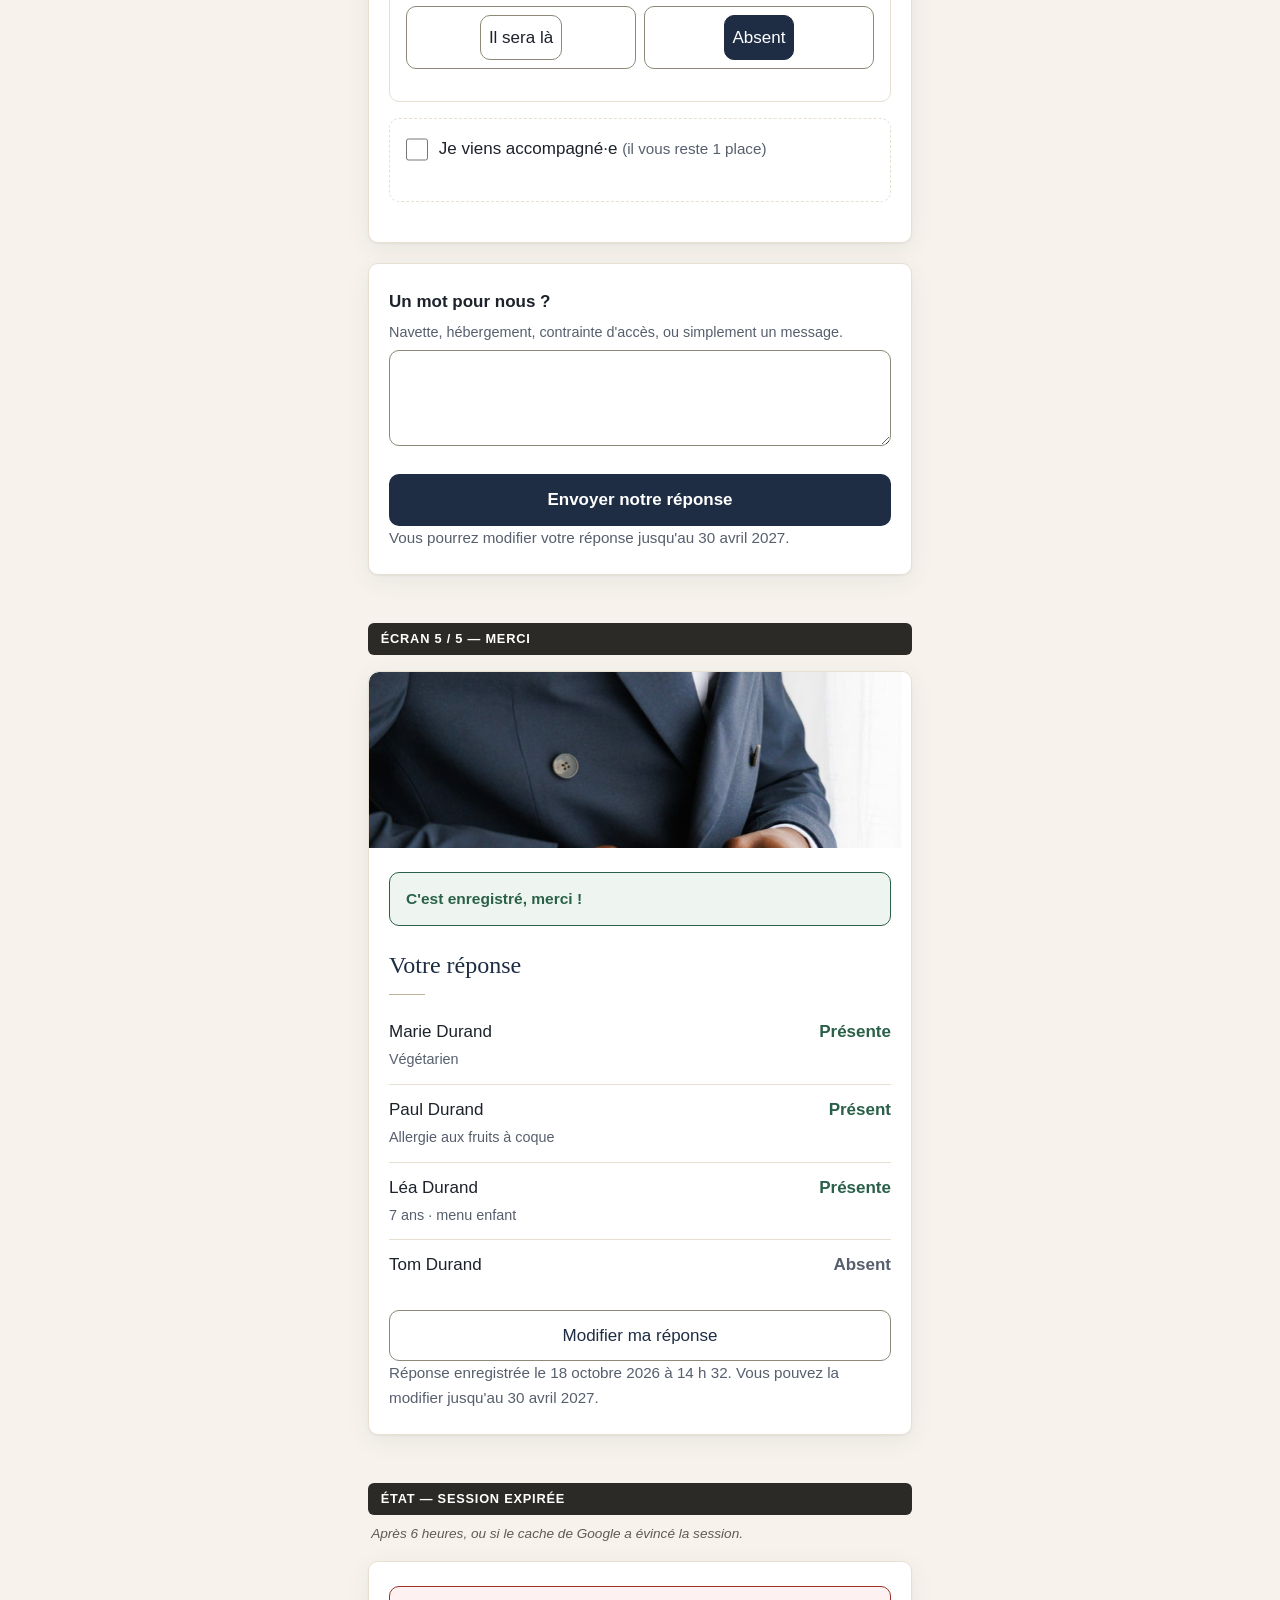
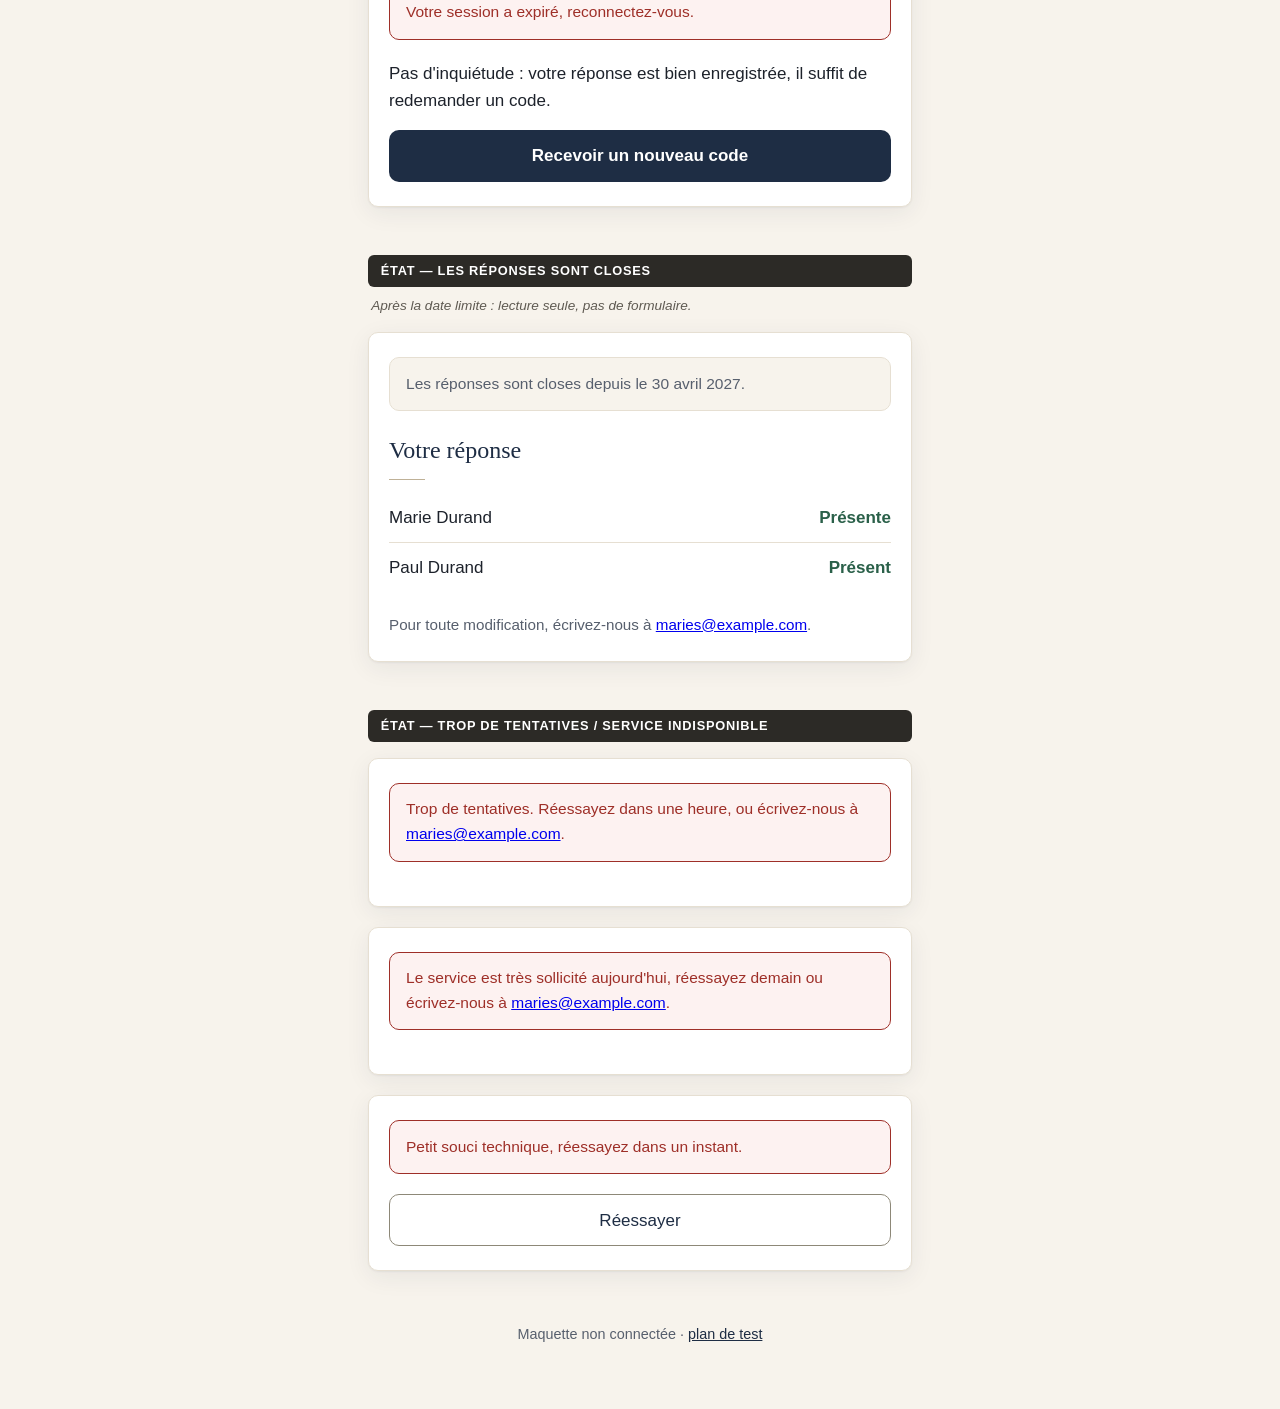
==== commit 80888893: "P3 — Identité visuelle tirée des photos du couple - Palette échantillonnée sur les photos plutôt qu'" ====
--- a/maquette.html
+++ b/maquette.html
@@ -38,8 +38,12 @@
   <p>Les 5 écrans et tous les états, empilés sur une seule page. Rien n'est connecté :
      aucun bouton n'envoie quoi que ce soit, les données sont inventées.</p>
   <ul>
-    <li>Les couleurs et la typographie sont <strong>neutres par défaut</strong> — les mariés
-        choisiront (§9). Tout se change dans une dizaine de lignes en haut de <code>style.css</code>.</li>
+    <li>La palette est <strong>tirée des photos par échantillonnage</strong> : le marine du
+        costume est la couleur dominante, devant les blancs et les ivoires dorés des
+        boiseries. Tout se change dans une dizaine de lignes en haut de <code>style.css</code>.</li>
+    <li>Les photos sont en fond : bandeau d'accueil, texture de page voilée d'ivoire, et
+        bandeaux dans les cartes. Le texte reste toujours sur un fond plein ou sous un
+        dégradé mesuré, jamais directement sur une zone claire.</li>
     <li>À tester <strong>au pouce sur un téléphone</strong> : c'est la cible.</li>
     <li>Les cases « présent / absent » et « j'ajoute un accompagnant » réagissent vraiment.</li>
   </ul>
@@ -52,6 +56,7 @@
 <div class="maquette-ecran">
   <header class="bandeau">
     <p class="bandeau__prenoms">Marie &amp; Paul</p>
+    <hr class="bandeau__filet">
     <p class="bandeau__date">Samedi 12 juin 2027</p>
   </header>
 
@@ -63,6 +68,7 @@
   </section>
 
   <section class="carte">
+    <img class="photo-bande" src="assets/img/table.jpg" alt="" width="1000" height="814">
     <h2>Le programme</h2>
     <ul class="programme">
       <li>
@@ -97,6 +103,7 @@
   </section>
 
   <section class="carte">
+    <img class="photo-bande" src="assets/img/couple.jpg" alt="" width="793" height="1000">
     <h2>Venir et dormir</h2>
     <p><strong>En voiture</strong> — A42, sortie 7, puis 10 minutes. Parking gratuit sur place.</p>
     <p><strong>En train</strong> — Gare d'Exempleville, à 15 minutes. Une navette est prévue,
@@ -377,6 +384,7 @@
 
 <div class="maquette-ecran">
   <section class="carte">
+    <img class="photo-bande" src="assets/img/detail.jpg" alt="" width="764" height="800">
     <div class="message message--succes" role="status">
       <p><strong>C'est enregistré, merci&nbsp;!</strong></p>
     </div>
--- a/assets/css/style.css
+++ b/assets/css/style.css
@@ -7,30 +7,38 @@
    ────────────────────────────────────────────────────────────────────────── */
 
 /* ── Identité visuelle ─────────────────────────────────────────────────────
-   Valeurs neutres par défaut. Les mariés choisiront couleurs et typographies
-   plus tard (§9 du brief) : il suffira de changer ce bloc.
-
-   Pour utiliser une police Google Fonts, ajouter dans <head> :
-     <link rel="preconnect" href="https://fonts.gstatic.com" crossorigin>
-     <link rel="stylesheet" href="https://fonts.googleapis.com/css2?family=...">
-   et ajouter à la CSP : style-src 'self' https://fonts.googleapis.com;
-                         font-src https://fonts.gstatic.com;
+   Palette tirée des photos du couple, par échantillonnage et non à l'œil :
+   le marine du costume est la famille dominante (9 % des pixels), devant les
+   blancs de la robe et des boiseries, et les ivoires dorés des panneaux
+   parisiens et de la façade du château.
+
+       #223244  marine du costume        → --couleur-principale
+       #ffffff  robe, boiseries, fleurs  → --couleur-carte
+       #ddccbb  panneaux, façade ocre    → --couleur-fond
+       #bb9976  dorures                  → --couleur-or
+
+   Chaque couple couleur/fond a été passé au calcul de ratio WCAG. L'or des
+   photos (#9c7b3f) ne passait qu'à 3,6:1 : il est assombri à #806530 (5,0:1)
+   dès qu'il porte du texte, et sa version claire est réservée aux filets
+   décoratifs posés sur le marine, où elle atteint 6,2:1.
    ────────────────────────────────────────────────────────────────────────── */
 :root {
-  --couleur-fond: #faf8f4;
+  --couleur-fond: #f7f3ec;
   --couleur-carte: #ffffff;
-  --couleur-principale: #7a6a52;
-  --couleur-principale-sombre: #5d5040;
-  --couleur-texte: #2c2a26;
-  --couleur-texte-doux: #5f5a52;
-  --couleur-bordure: #e0dbd1;
-  /* Bordure des champs et boutons : 3,4:1 minimum sur les deux fonds — WCAG 1.4.11,
-     contraste des composants d'interface. Ne pas éclaircir sans revérifier. */
-  --couleur-bordure-forte: #948b7b;
-  --couleur-erreur: #a4342b;
-  --couleur-erreur-fond: #fdf1f0;
-  --couleur-succes: #2f6b4f;
-  --couleur-succes-fond: #eff6f2;
+  --couleur-principale: #1e2d44;        /* marine du costume */
+  --couleur-principale-sombre: #152136;
+  --couleur-or: #806530;                /* or lisible : 5,5:1 sur blanc */
+  --couleur-or-clair: #c9a961;          /* filets sur marine uniquement, jamais de texte */
+  --couleur-texte: #1d222b;
+  --couleur-texte-doux: #575f6d;
+  --couleur-bordure: #e6dfd2;
+  /* Bordure des champs : 3,2:1 minimum sur les deux fonds — WCAG 1.4.11,
+     contraste des composants d'interface. Ne pas éclaircir sans recalculer. */
+  --couleur-bordure-forte: #8d8878;
+  --couleur-erreur: #9e2f28;
+  --couleur-erreur-fond: #fdf2f1;
+  --couleur-succes: #2a6049;
+  --couleur-succes-fond: #eef5f1;
 
   --police-titres: Iowan Old Style, Palatino, Georgia, 'Times New Roman', serif;
   --police-texte: -apple-system, BlinkMacSystemFont, 'Segoe UI', Roboto,
@@ -39,12 +47,27 @@
   --rayon: 10px;
   --cible-tactile: 44px;      /* jamais en dessous : doigt d'adulte */
   --largeur-contenu: 34rem;
-  --ombre: 0 1px 2px rgba(44, 42, 38, .06), 0 4px 16px rgba(44, 42, 38, .05);
+  --ombre: 0 1px 2px rgba(30, 45, 68, .06), 0 6px 24px rgba(30, 45, 68, .07);
 }
 
 *, *::before, *::after { box-sizing: border-box; }
 
 html { -webkit-text-size-adjust: 100%; }
+
+/* Photo de fond, posée une fois pour toute la page et voilée d'ivoire pour
+   rester une texture. En pseudo-élément fixe plutôt qu'en
+   `background-attachment: fixed`, que Safari iOS rend mal. */
+body::before {
+  content: '';
+  position: fixed;
+  inset: 0;
+  z-index: -1;
+  background-image:
+    linear-gradient(rgba(247, 243, 236, .93), rgba(247, 243, 236, .965)),
+    url('../img/fond.jpg');
+  background-size: cover;
+  background-position: center;
+}
 
 body {
   margin: 0;
@@ -96,25 +119,66 @@
   margin: 0 auto;
 }
 
+/* ── Bandeau photographique ────────────────────────────────────────────── */
+
 .bandeau {
+  position: relative;
+  margin: 0 -1rem 1.5rem;            /* pleine largeur malgré la marge du body */
+  min-height: min(80vh, 34rem);
+  display: flex;
+  flex-direction: column;
+  justify-content: flex-end;
+  padding: 2rem 1.5rem 2.25rem;
   text-align: center;
-  padding: 2.5rem 0 1.5rem;
+  color: #fff;
+  background-color: var(--couleur-principale-sombre);   /* visible si l'image manque */
+  background-image:
+    linear-gradient(to bottom,
+      rgba(21, 33, 54, .10) 0%,
+      rgba(21, 33, 54, .10) 38%,
+      rgba(21, 33, 54, .62) 66%,
+      rgba(21, 33, 54, .90) 100%),
+    url('../img/accueil.jpg');
+  background-size: cover;
+  background-position: center 12%;
+  background-repeat: no-repeat;
 }
 
 .bandeau__prenoms {
   font-family: var(--police-titres);
-  font-size: clamp(2rem, 9vw, 2.75rem);
+  font-size: clamp(2.25rem, 10vw, 3.25rem);
   font-weight: 400;
-  line-height: 1.15;
-  margin: 0 0 .5rem;
+  line-height: 1.1;
+  margin: 0 0 .75rem;
+  color: #fff;
+}
+
+/* Filet doré : le seul emprunt direct aux dorures des photos. */
+.bandeau__filet {
+  width: 3.5rem;
+  height: 1px;
+  margin: 0 auto .75rem;
+  background: var(--couleur-or-clair);
+  border: 0;
 }
 
 .bandeau__date {
   margin: 0;
-  color: var(--couleur-texte-doux);
-  font-size: .95rem;
-  letter-spacing: .08em;
+  color: #fff;
+  font-size: .9rem;
+  letter-spacing: .18em;
   text-transform: uppercase;
+}
+
+/* Bandeau photographique inséré dans une carte (programme, remerciement). */
+.photo-bande {
+  display: block;
+  width: calc(100% + 2.5rem);
+  margin: -1.5rem -1.25rem 1.5rem;
+  height: 11rem;
+  object-fit: cover;
+  border-radius: var(--rayon) var(--rayon) 0 0;
+  background: var(--couleur-fond);
 }
 
 .carte {
@@ -124,6 +188,7 @@
   box-shadow: var(--ombre);
   padding: 1.5rem 1.25rem;
   margin-bottom: 1.25rem;
+  overflow: hidden;      /* laisse .photo-bande épouser les coins arrondis */
 }
 
 h2 {
@@ -131,6 +196,18 @@
   font-size: 1.5rem;
   font-weight: 400;
   margin: 0 0 .75rem;
+  color: var(--couleur-principale);
+}
+
+/* Petit filet doré sous les titres : rappel discret des dorures des photos. */
+h2::after {
+  content: '';
+  display: block;
+  width: 2.25rem;
+  height: 1px;
+  margin-top: .6rem;
+  background: var(--couleur-or);
+  opacity: .5;
 }
 
 h3 {
@@ -159,7 +236,7 @@
 .programme__heure {
   flex: 0 0 4.5rem;
   font-variant-numeric: tabular-nums;
-  color: var(--couleur-principale);
+  color: var(--couleur-or);
   font-weight: 600;
 }
 
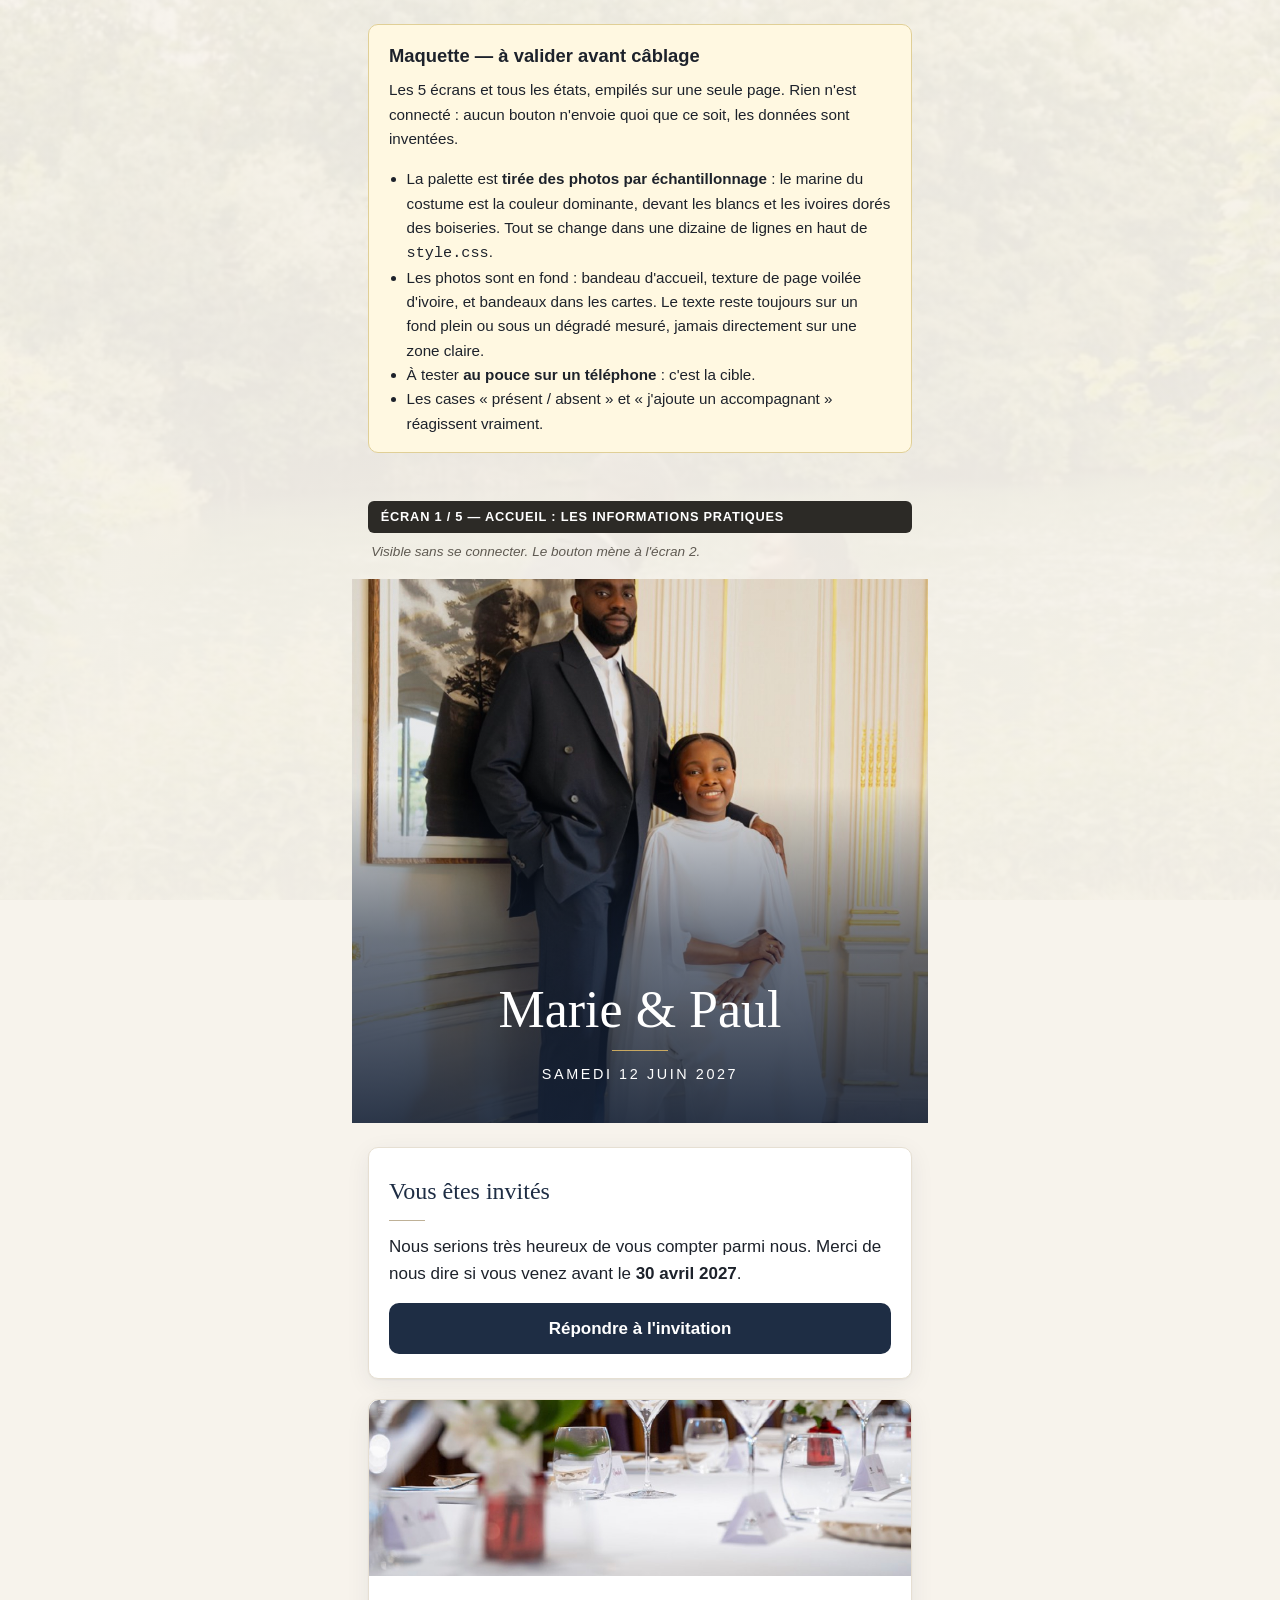
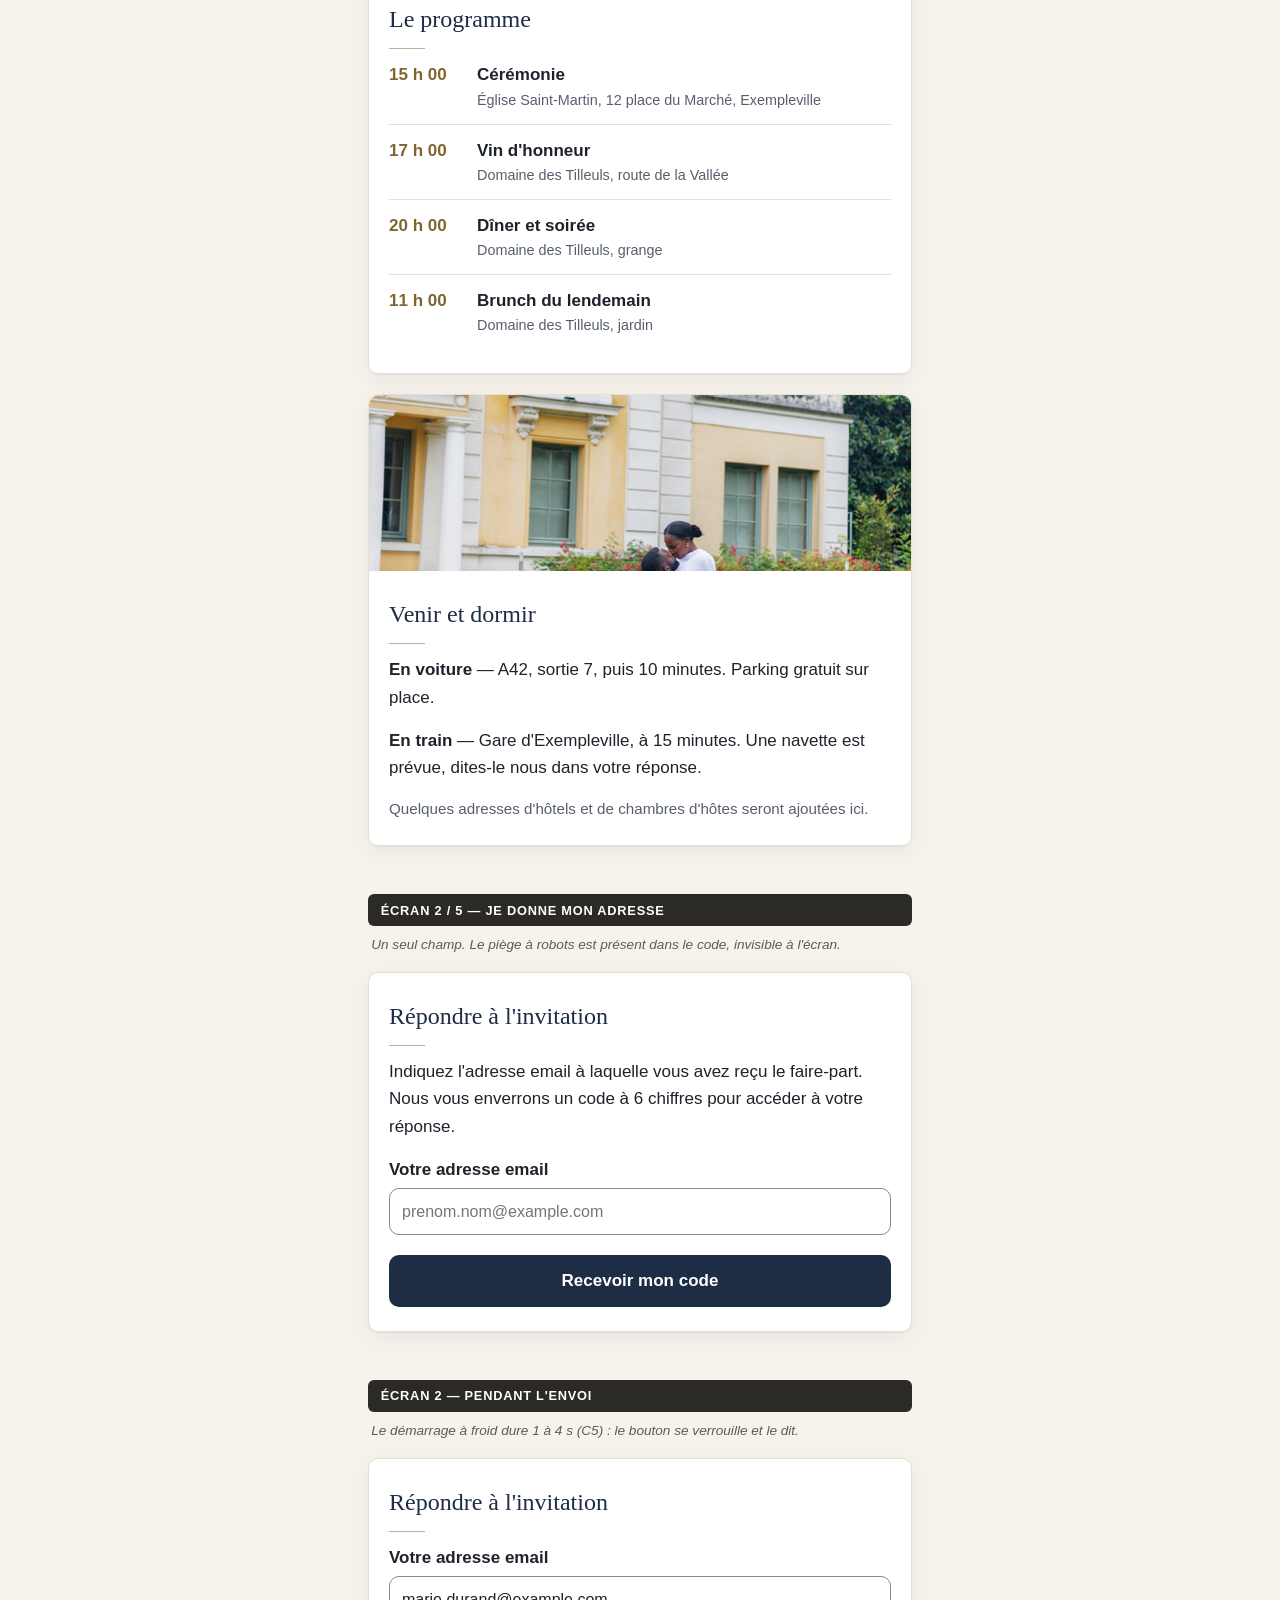
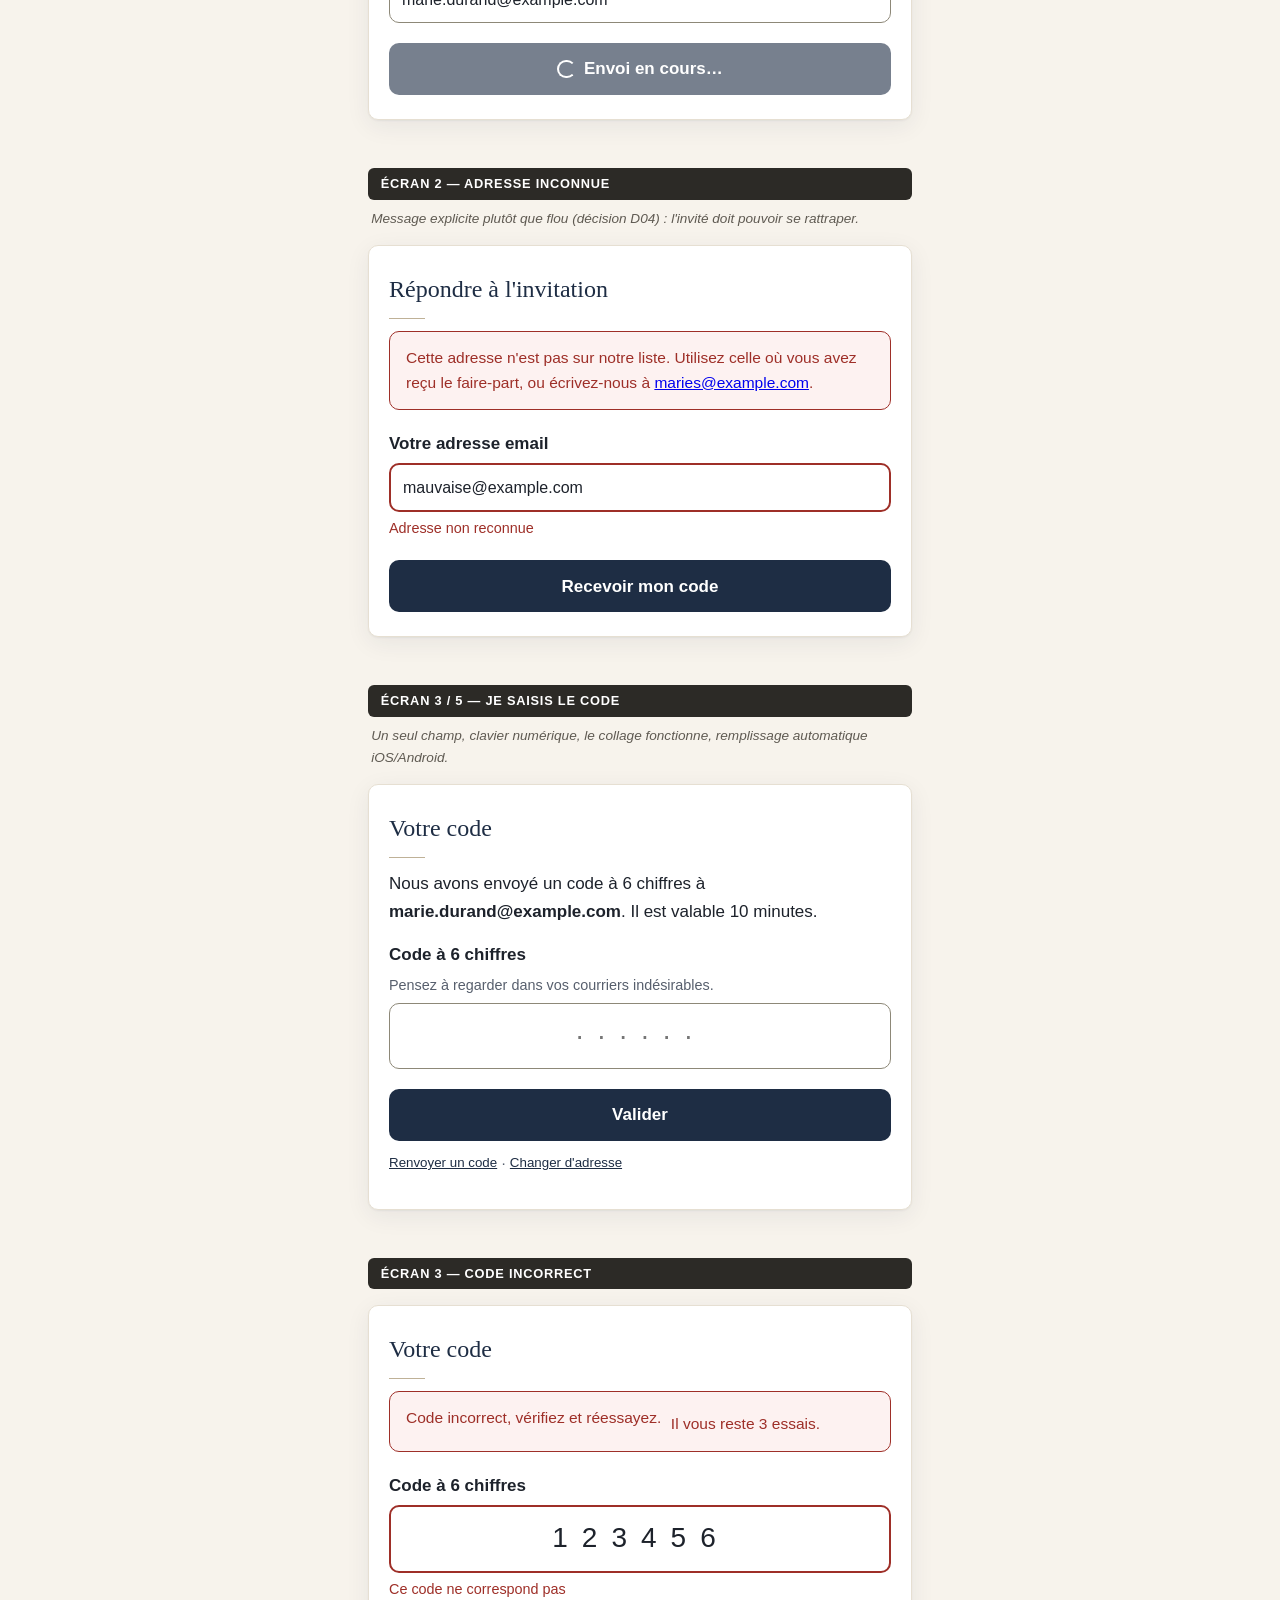
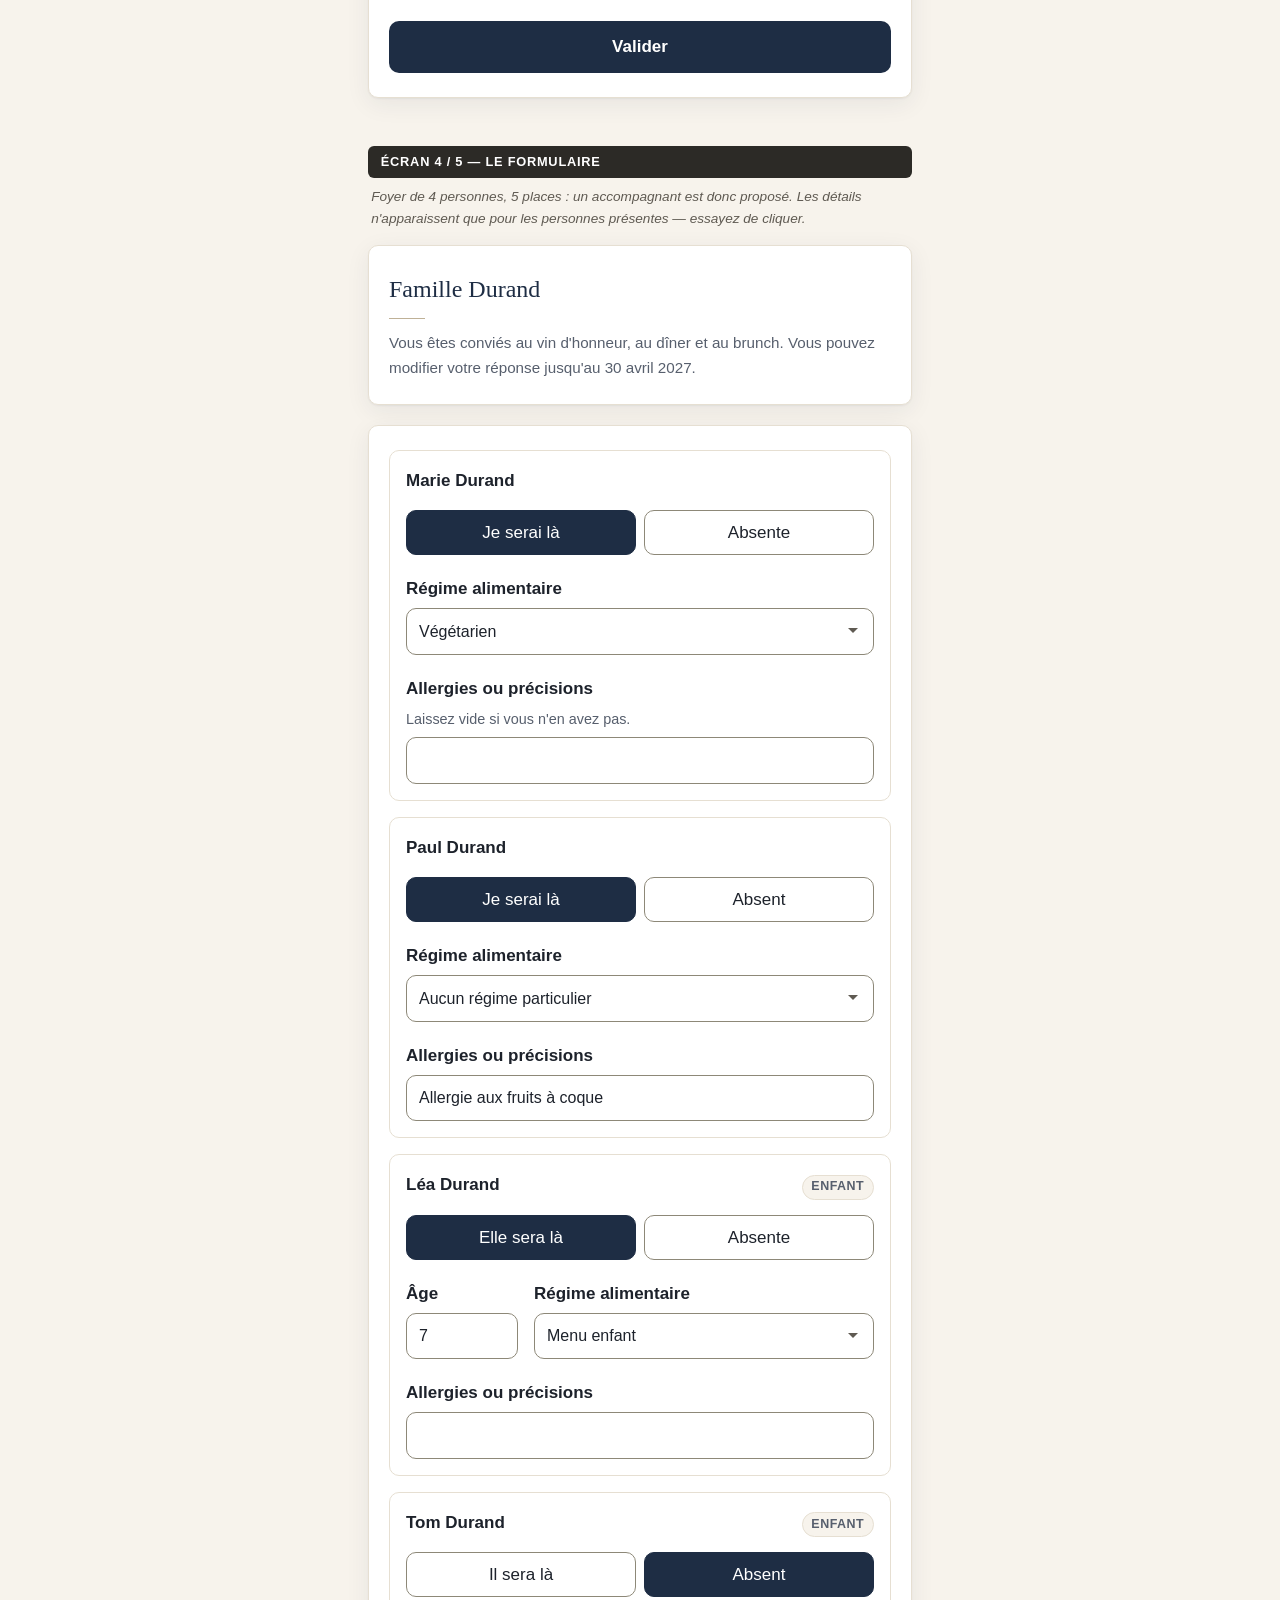
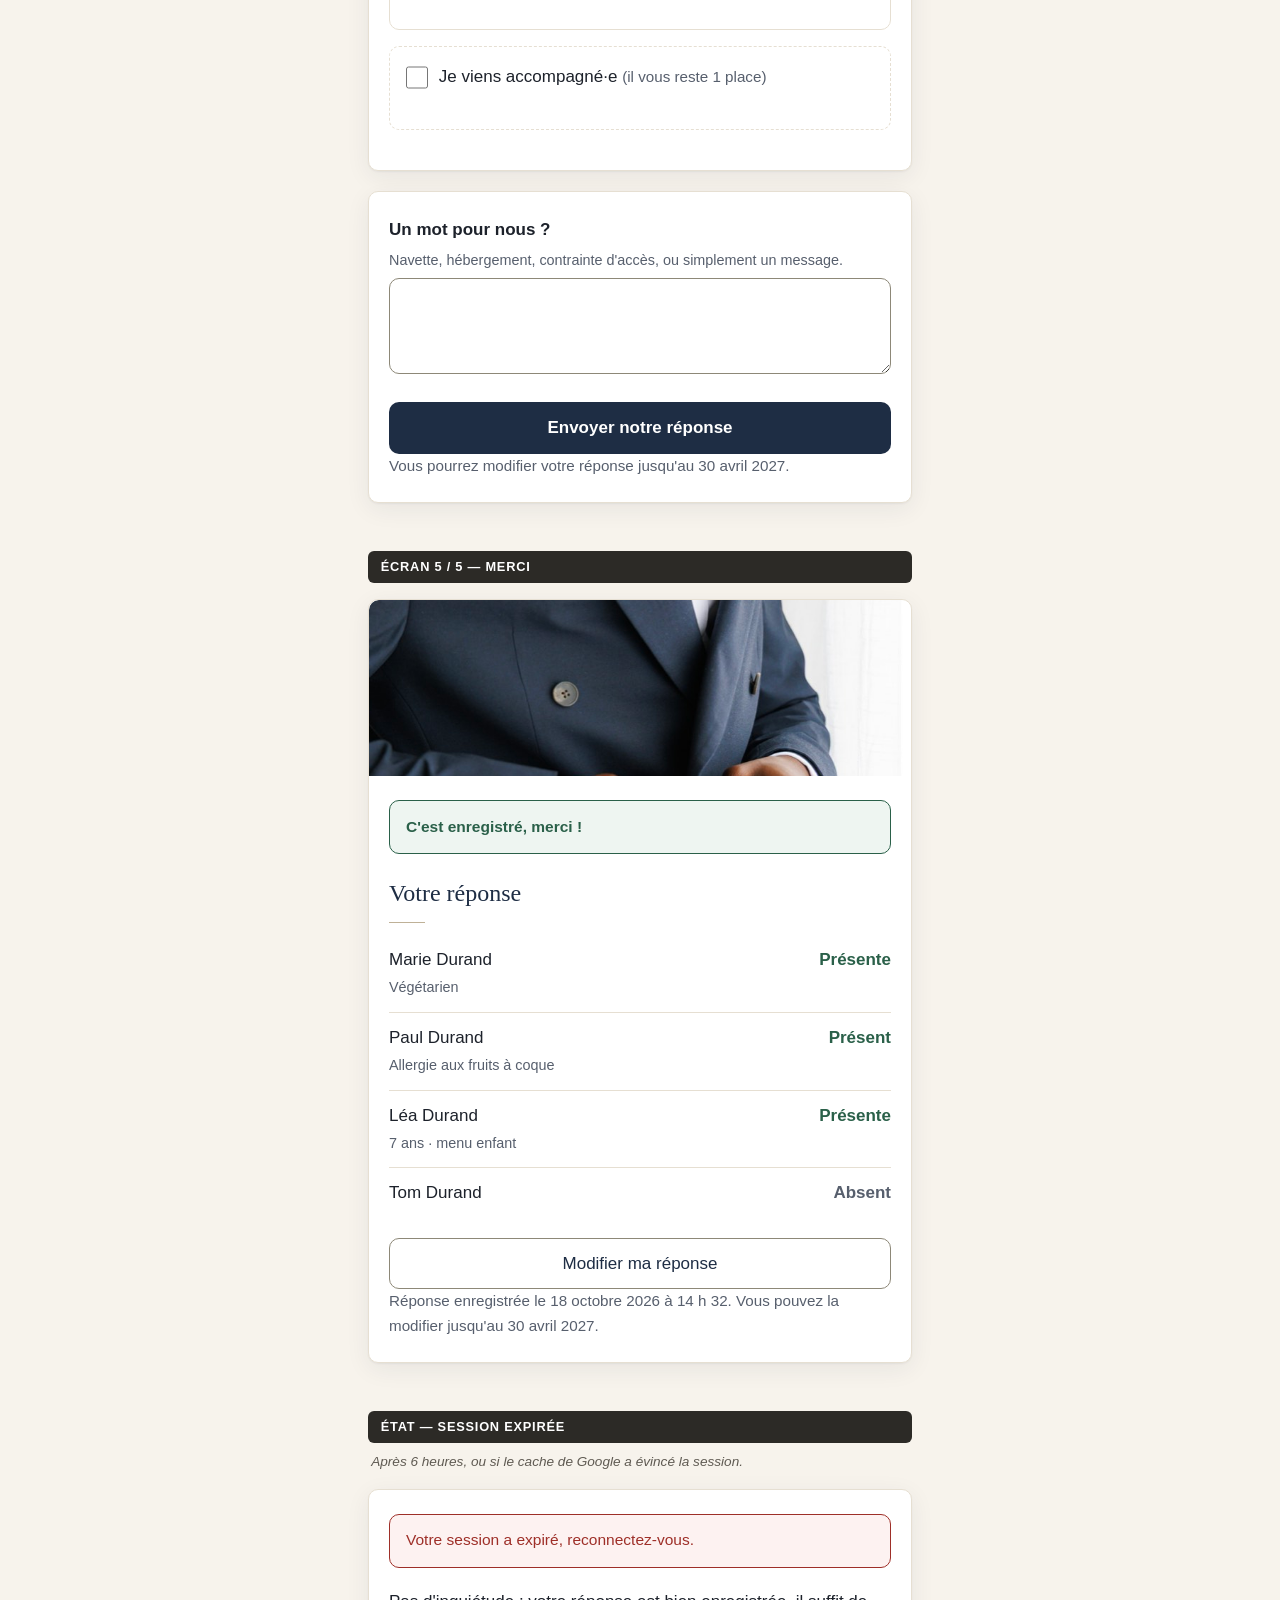
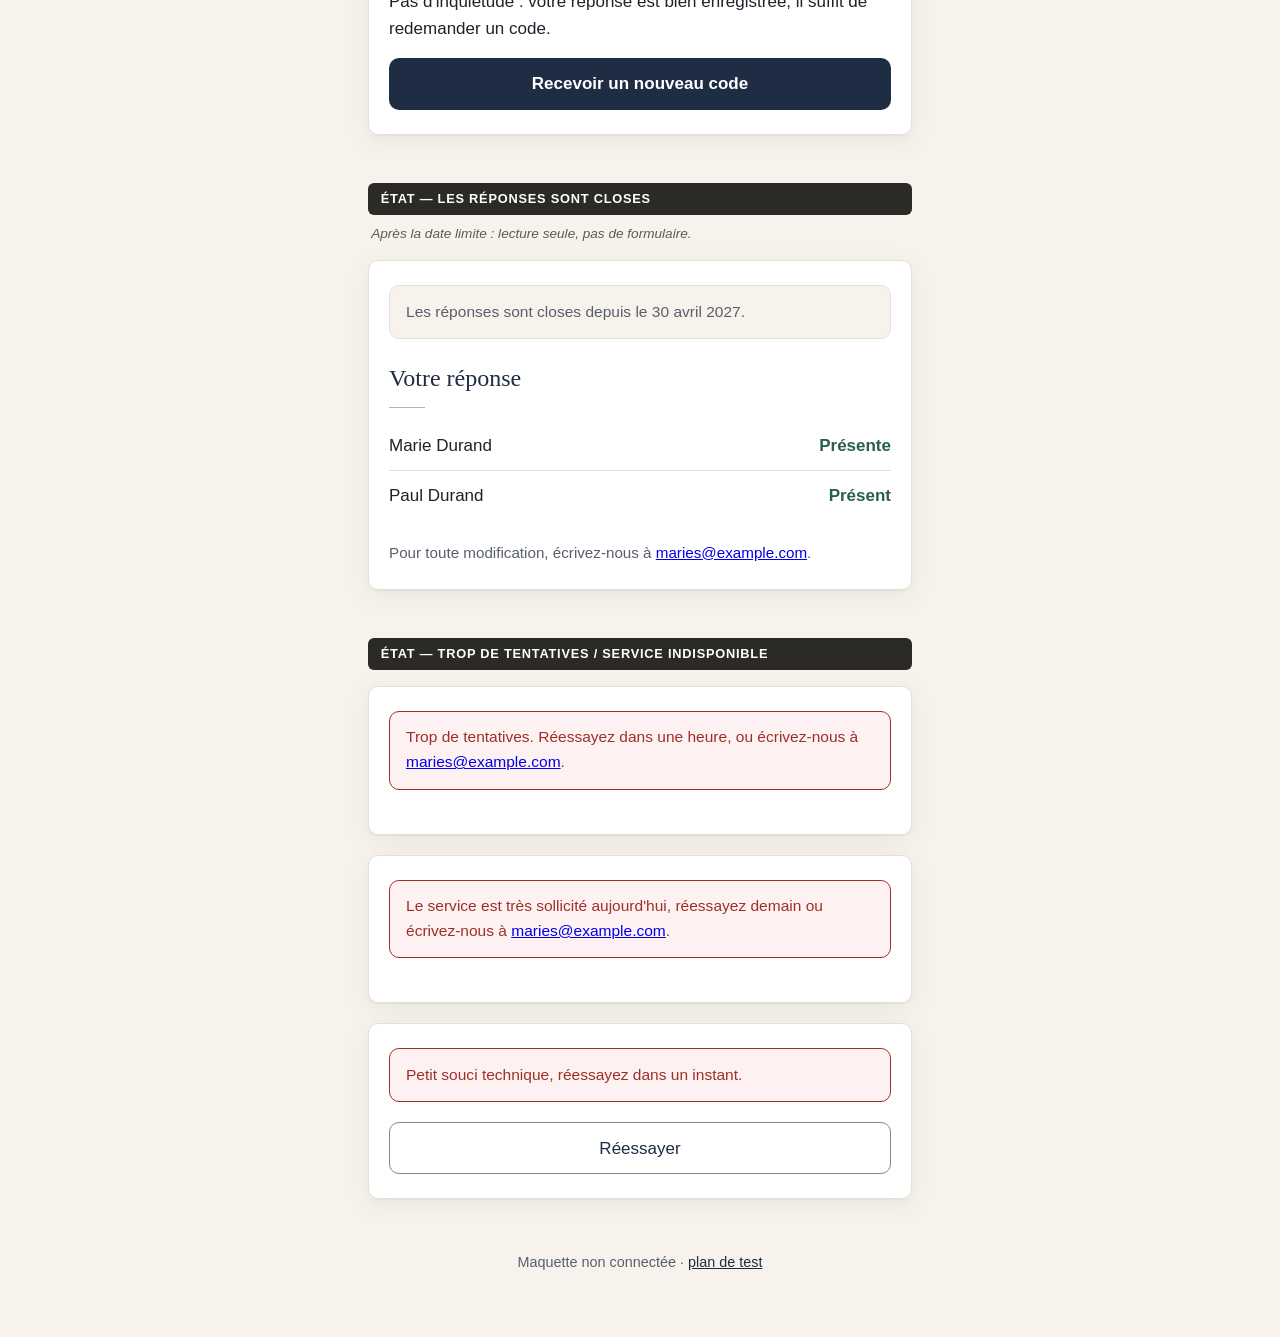
==== commit 6b9d71e5: "P3 — Front câblé sur l'API - index.html : les 5 écrans, CSP par balise meta (default-src 'none', auc" ====
--- a/maquette.html
+++ b/maquette.html
@@ -236,14 +236,16 @@
       <div class="personne__nom"><h3>Marie Durand</h3></div>
       <fieldset class="choix-presence">
         <legend class="visuellement-masque">Marie Durand sera-t-elle présente ?</legend>
-        <span class="choix-presence__option">
+        <div class="choix-presence__options">
+        <label class="choix-presence__option">
           <input type="radio" name="p1" id="p1-oui" checked>
           <span>Je serai là</span>
-        </span>
-        <span class="choix-presence__option">
+        </label>
+        <label class="choix-presence__option">
           <input type="radio" name="p1" id="p1-non" class="presence-non">
           <span>Absente</span>
-        </span>
+        </label>
+        </div>
       </fieldset>
       <div class="details-presence">
         <div class="champ">
@@ -269,14 +271,16 @@
       <div class="personne__nom"><h3>Paul Durand</h3></div>
       <fieldset class="choix-presence">
         <legend class="visuellement-masque">Paul Durand sera-t-il présent ?</legend>
-        <span class="choix-presence__option">
+        <div class="choix-presence__options">
+        <label class="choix-presence__option">
           <input type="radio" name="p2" id="p2-oui" checked>
           <span>Je serai là</span>
-        </span>
-        <span class="choix-presence__option">
+        </label>
+        <label class="choix-presence__option">
           <input type="radio" name="p2" id="p2-non" class="presence-non">
           <span>Absent</span>
-        </span>
+        </label>
+        </div>
       </fieldset>
       <div class="details-presence">
         <div class="champ">
@@ -297,14 +301,16 @@
       </div>
       <fieldset class="choix-presence">
         <legend class="visuellement-masque">Léa Durand sera-t-elle présente ?</legend>
-        <span class="choix-presence__option">
+        <div class="choix-presence__options">
+        <label class="choix-presence__option">
           <input type="radio" name="p3" id="p3-oui" checked>
           <span>Elle sera là</span>
-        </span>
-        <span class="choix-presence__option">
+        </label>
+        <label class="choix-presence__option">
           <input type="radio" name="p3" id="p3-non" class="presence-non">
           <span>Absente</span>
-        </span>
+        </label>
+        </div>
       </fieldset>
       <div class="details-presence">
         <div class="ligne-deux">
@@ -331,14 +337,16 @@
       </div>
       <fieldset class="choix-presence">
         <legend class="visuellement-masque">Tom Durand sera-t-il présent ?</legend>
-        <span class="choix-presence__option">
+        <div class="choix-presence__options">
+        <label class="choix-presence__option">
           <input type="radio" name="p4" id="p4-oui">
           <span>Il sera là</span>
-        </span>
-        <span class="choix-presence__option">
+        </label>
+        <label class="choix-presence__option">
           <input type="radio" name="p4" id="p4-non" class="presence-non" checked>
           <span>Absent</span>
-        </span>
+        </label>
+        </div>
       </fieldset>
       <div class="details-presence">
         <div class="champ"><label>Régime alimentaire</label></div>
--- a/assets/css/style.css
+++ b/assets/css/style.css
@@ -52,6 +52,10 @@
 
 *, *::before, *::after { box-sizing: border-box; }
 
+/* Le basculement d'écran et de détails passe par l'attribut `hidden` :
+   on s'assure qu'aucune règle d'affichage ne le contredise. */
+[hidden] { display: none !important; }
+
 html { -webkit-text-size-adjust: 100%; }
 
 /* Photo de fond, posée une fois pour toute la page et voilée d'ivoire pour
@@ -444,17 +448,30 @@
 
 /* Choix présent / absent : deux grandes cibles, pas une case à cocher. */
 .choix-presence {
+  border: 0;
+  margin: 0 0 1rem;
+  padding: 0;
+}
+
+.choix-presence legend { padding: 0; margin-bottom: .35rem; font-weight: 600; }
+
+/* La grille est portée par un div interne : `display: grid` sur un <fieldset>
+   reste mal supporté par les navigateurs un peu anciens. */
+.choix-presence__options {
   display: grid;
   grid-template-columns: 1fr 1fr;
   gap: .5rem;
-  border: 0;
-  margin: 0 0 1rem;
-  padding: 0;
-}
-
-.choix-presence legend { padding: 0; margin-bottom: .35rem; font-weight: 600; }
-
-.choix-presence__option { position: relative; }
+}
+
+/* Chaque option est un <label> : le clic bascule le bouton radio sur toute la
+   surface, et le radio reçoit enfin un nom accessible. */
+.choix-presence__option {
+  position: relative;
+  display: block;
+  margin: 0;
+  font-weight: 400;
+  cursor: pointer;
+}
 
 .choix-presence input {
   position: absolute;
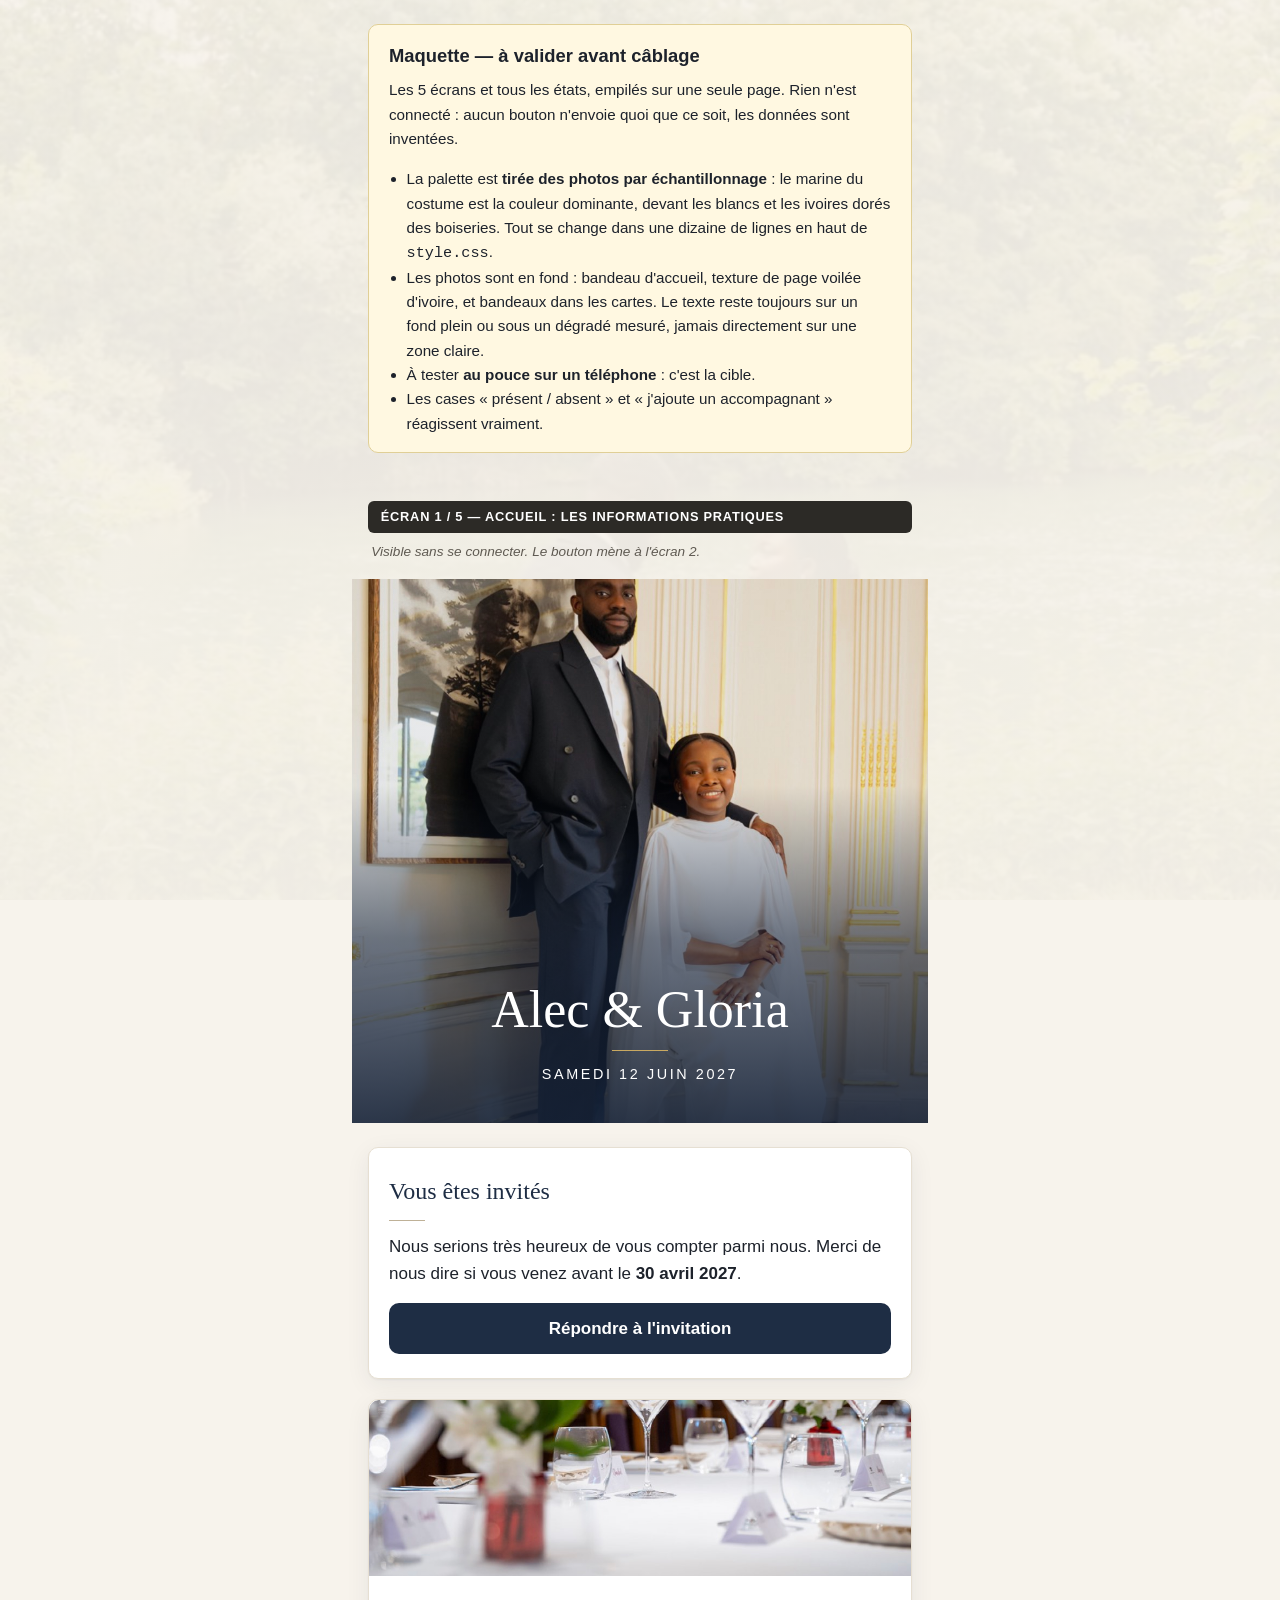
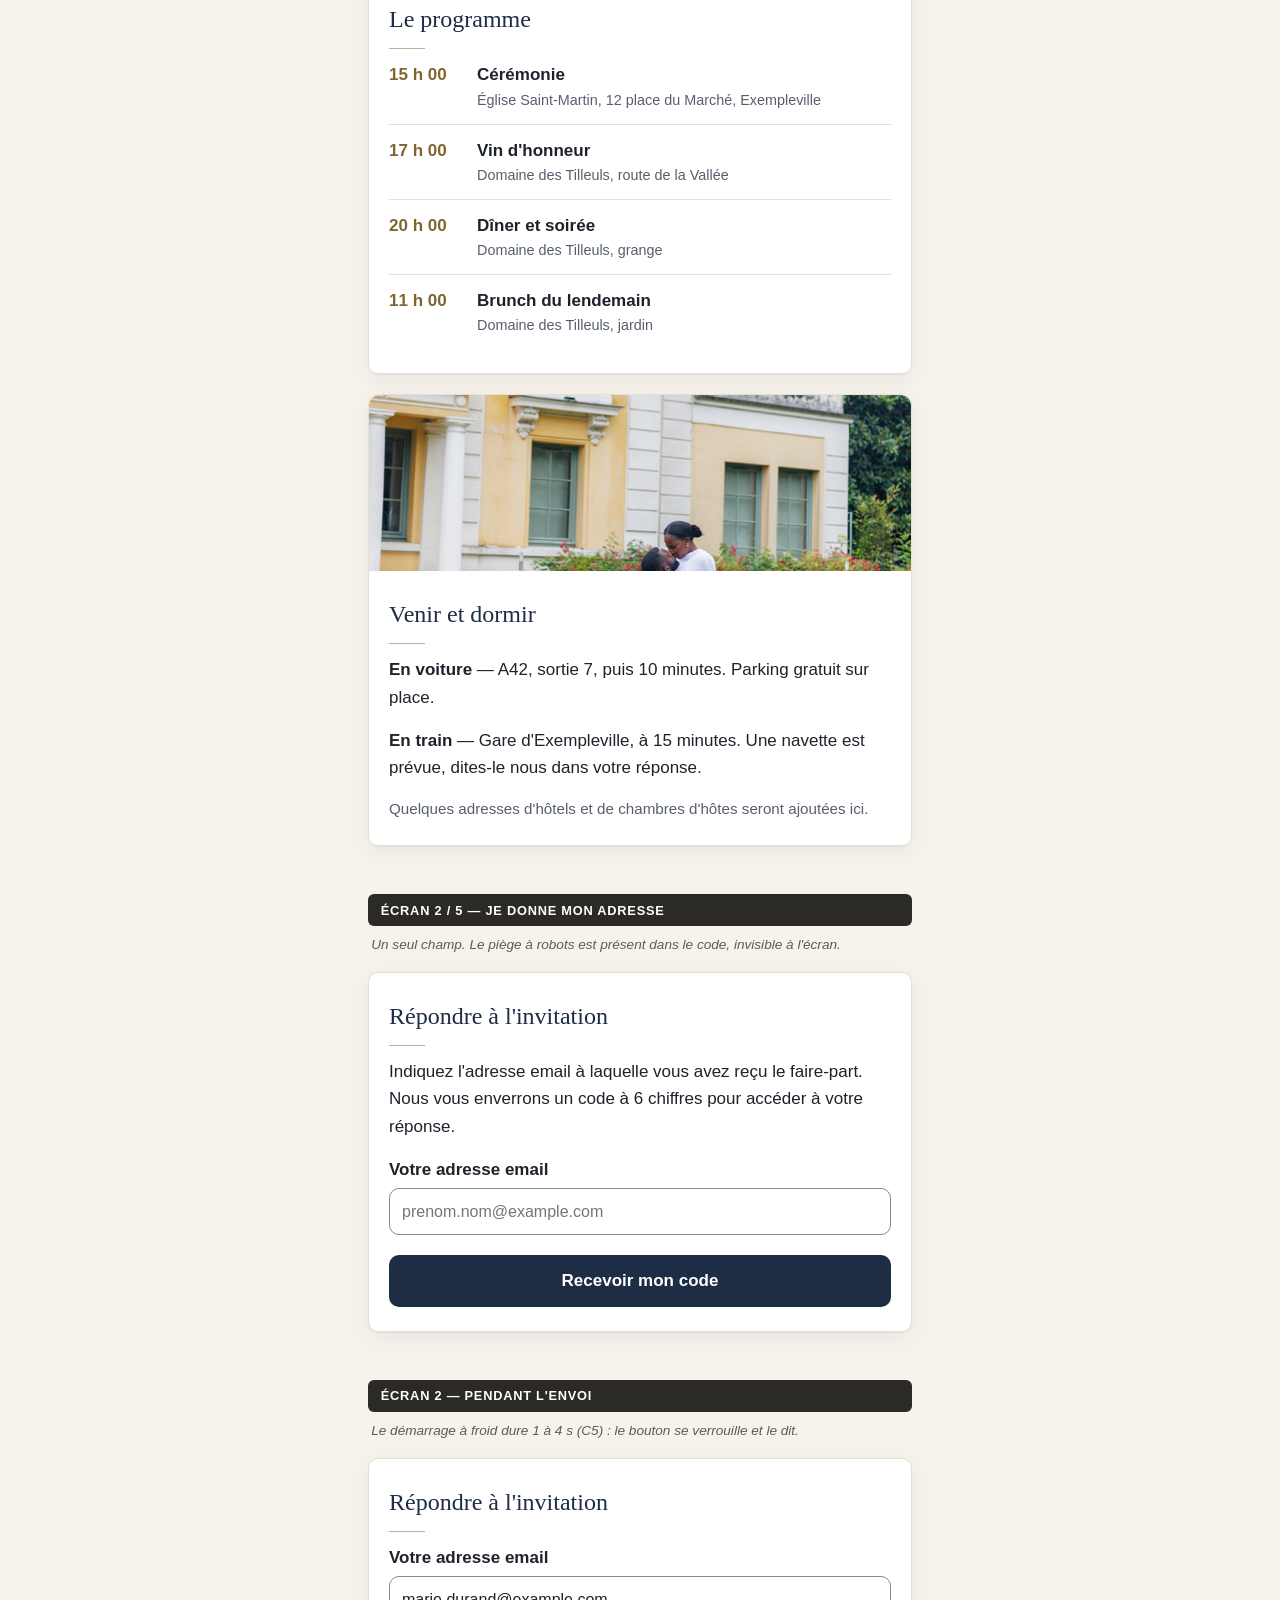
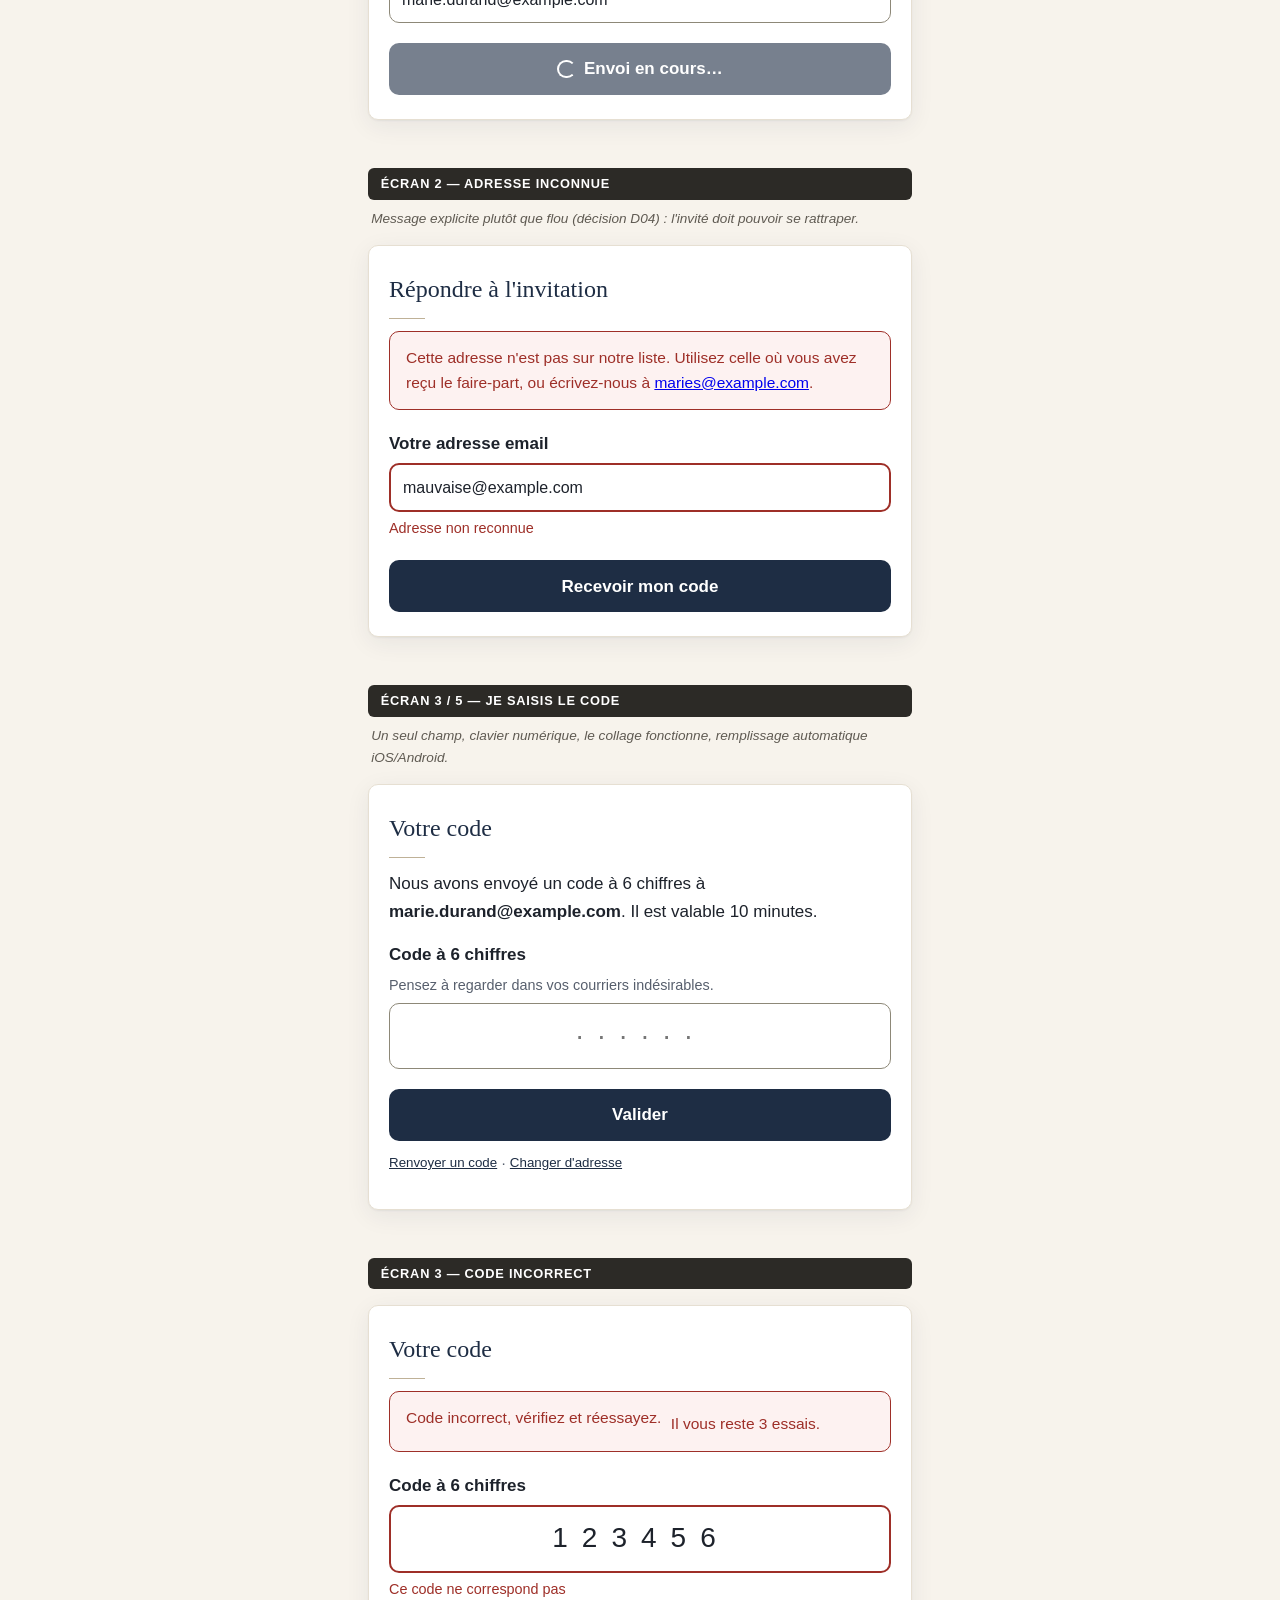
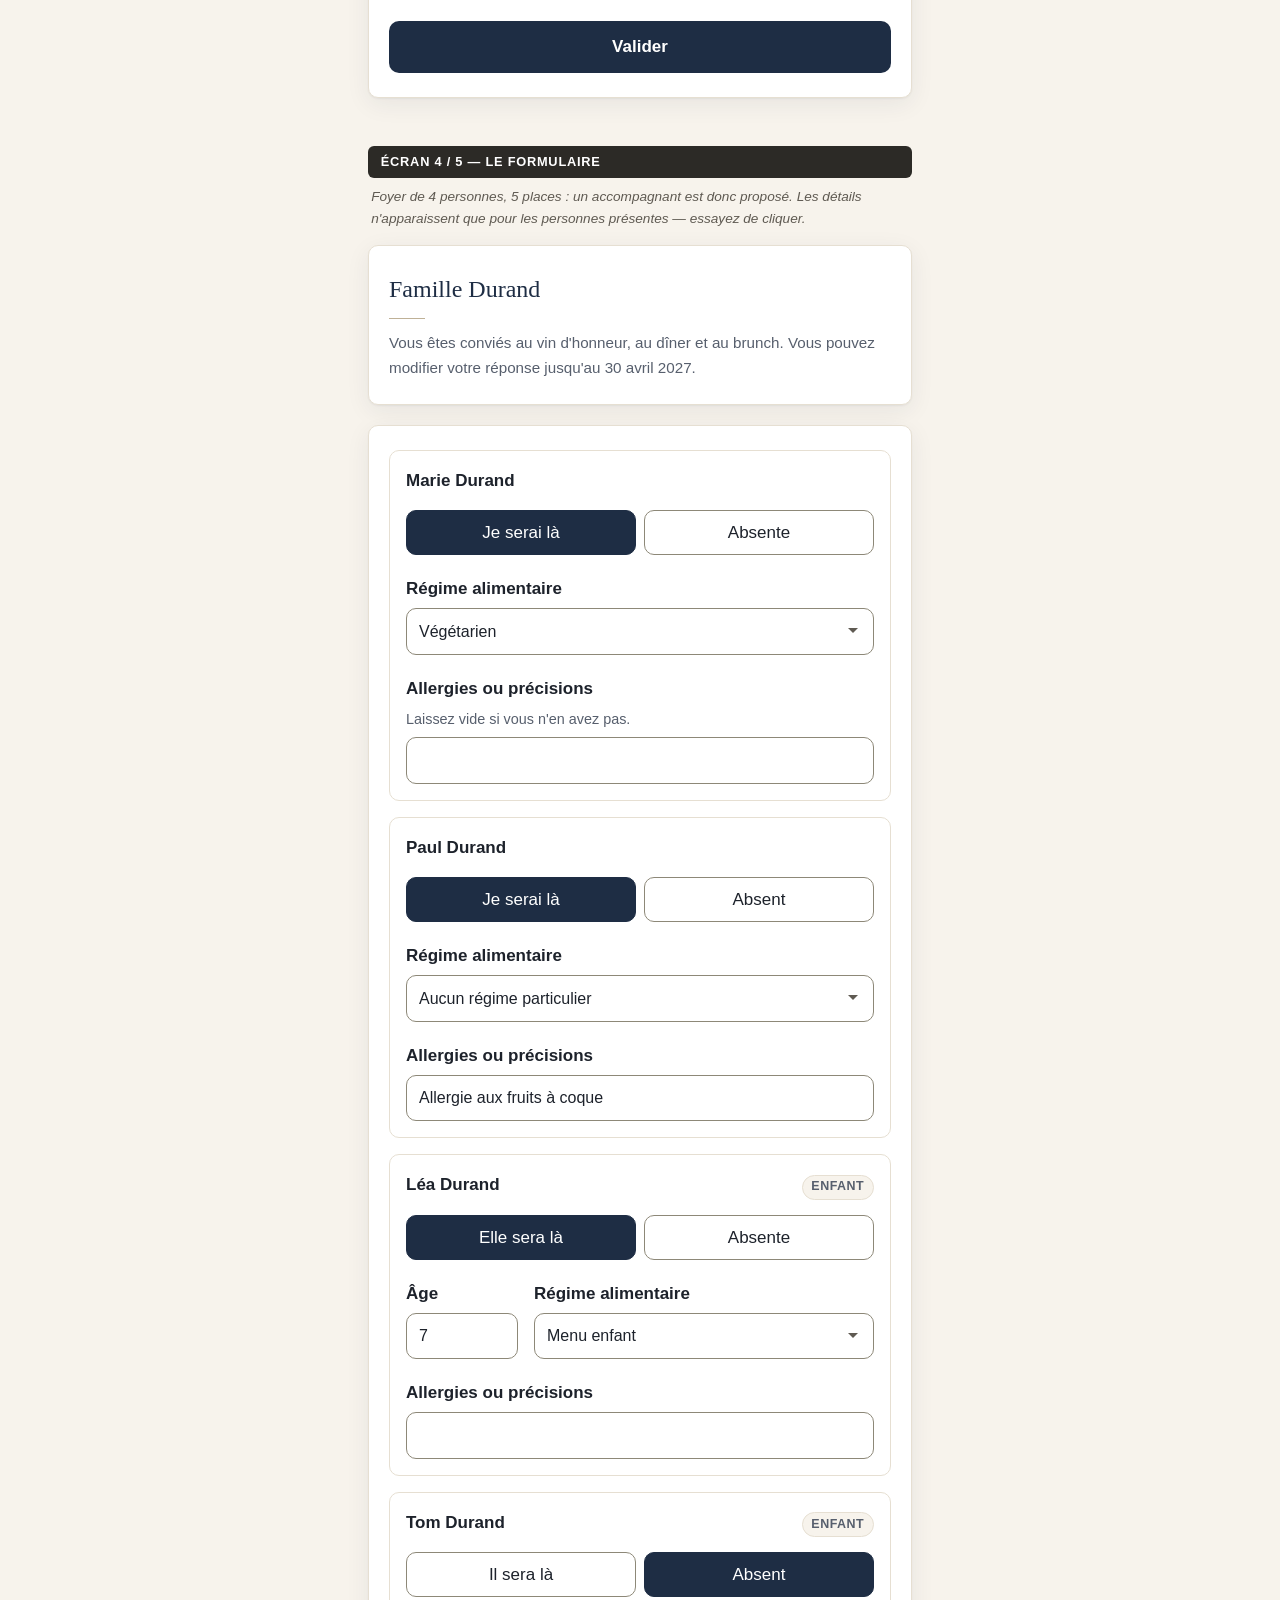
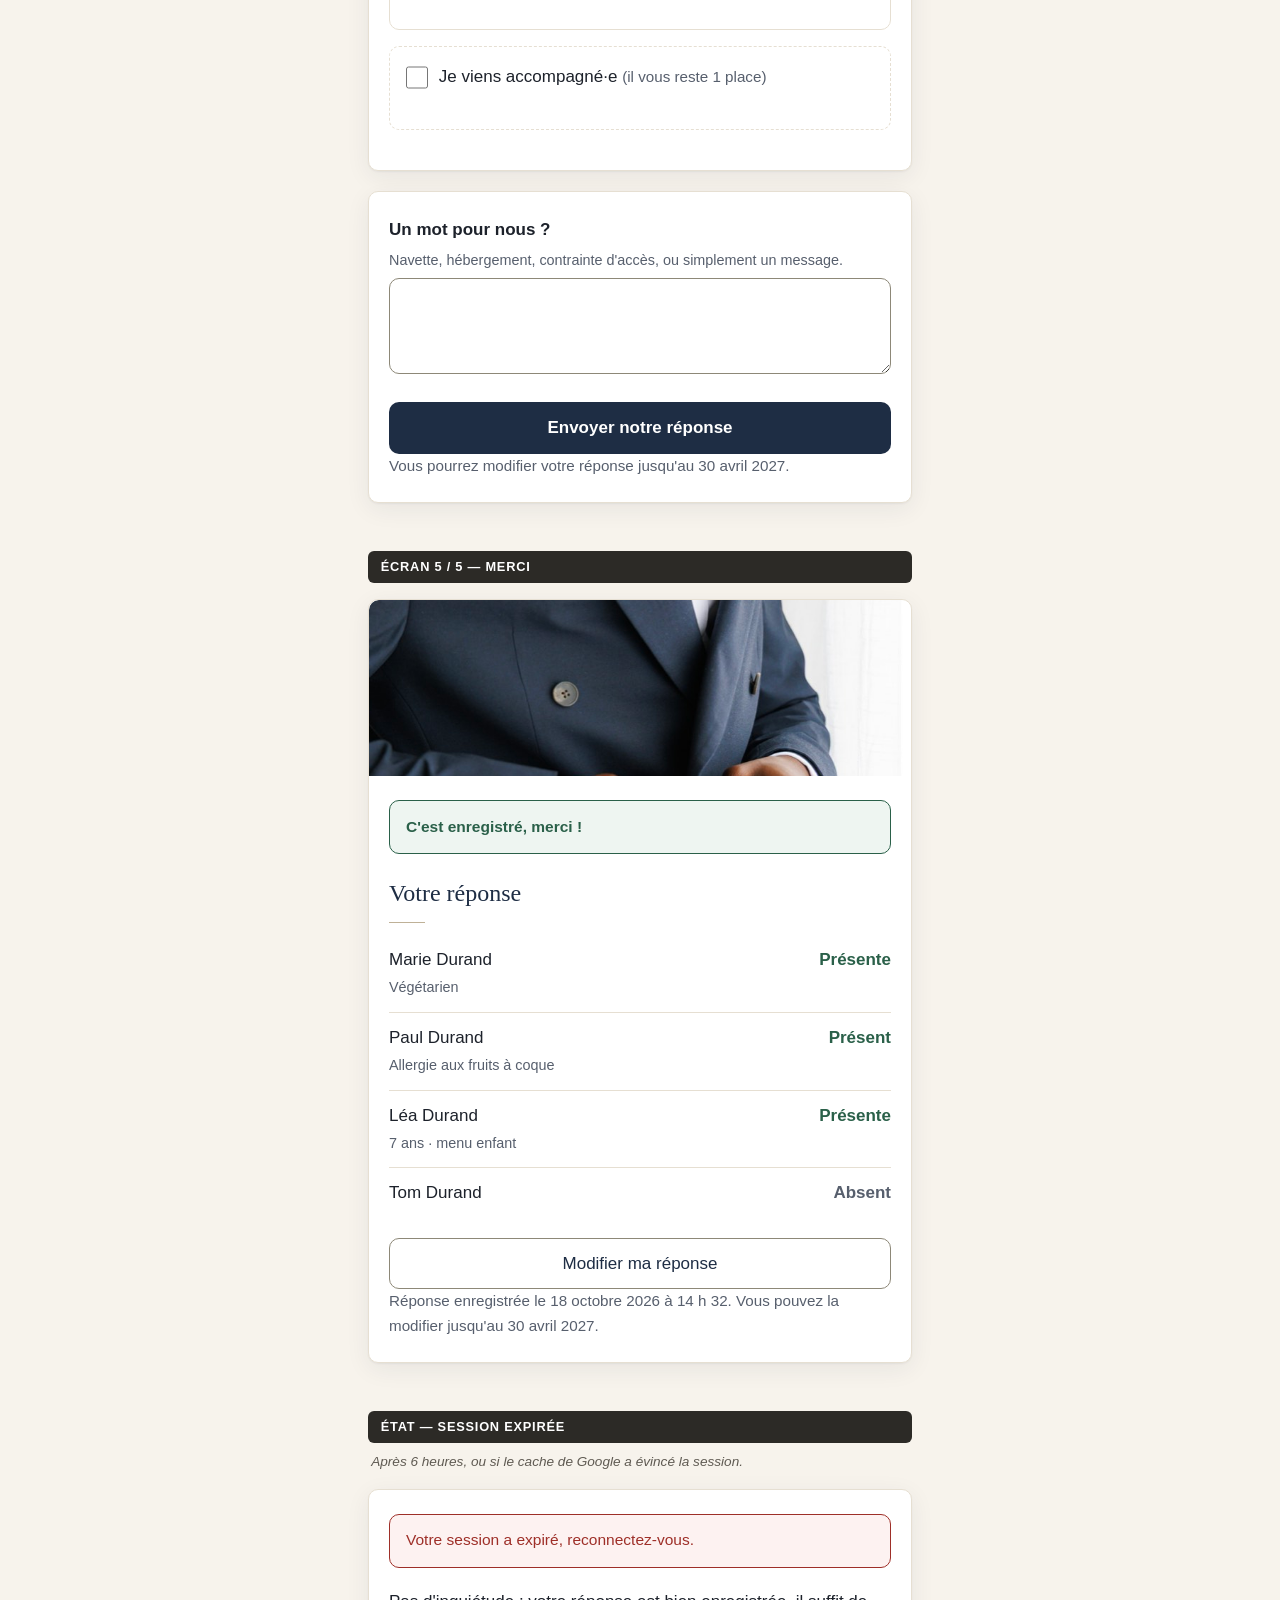
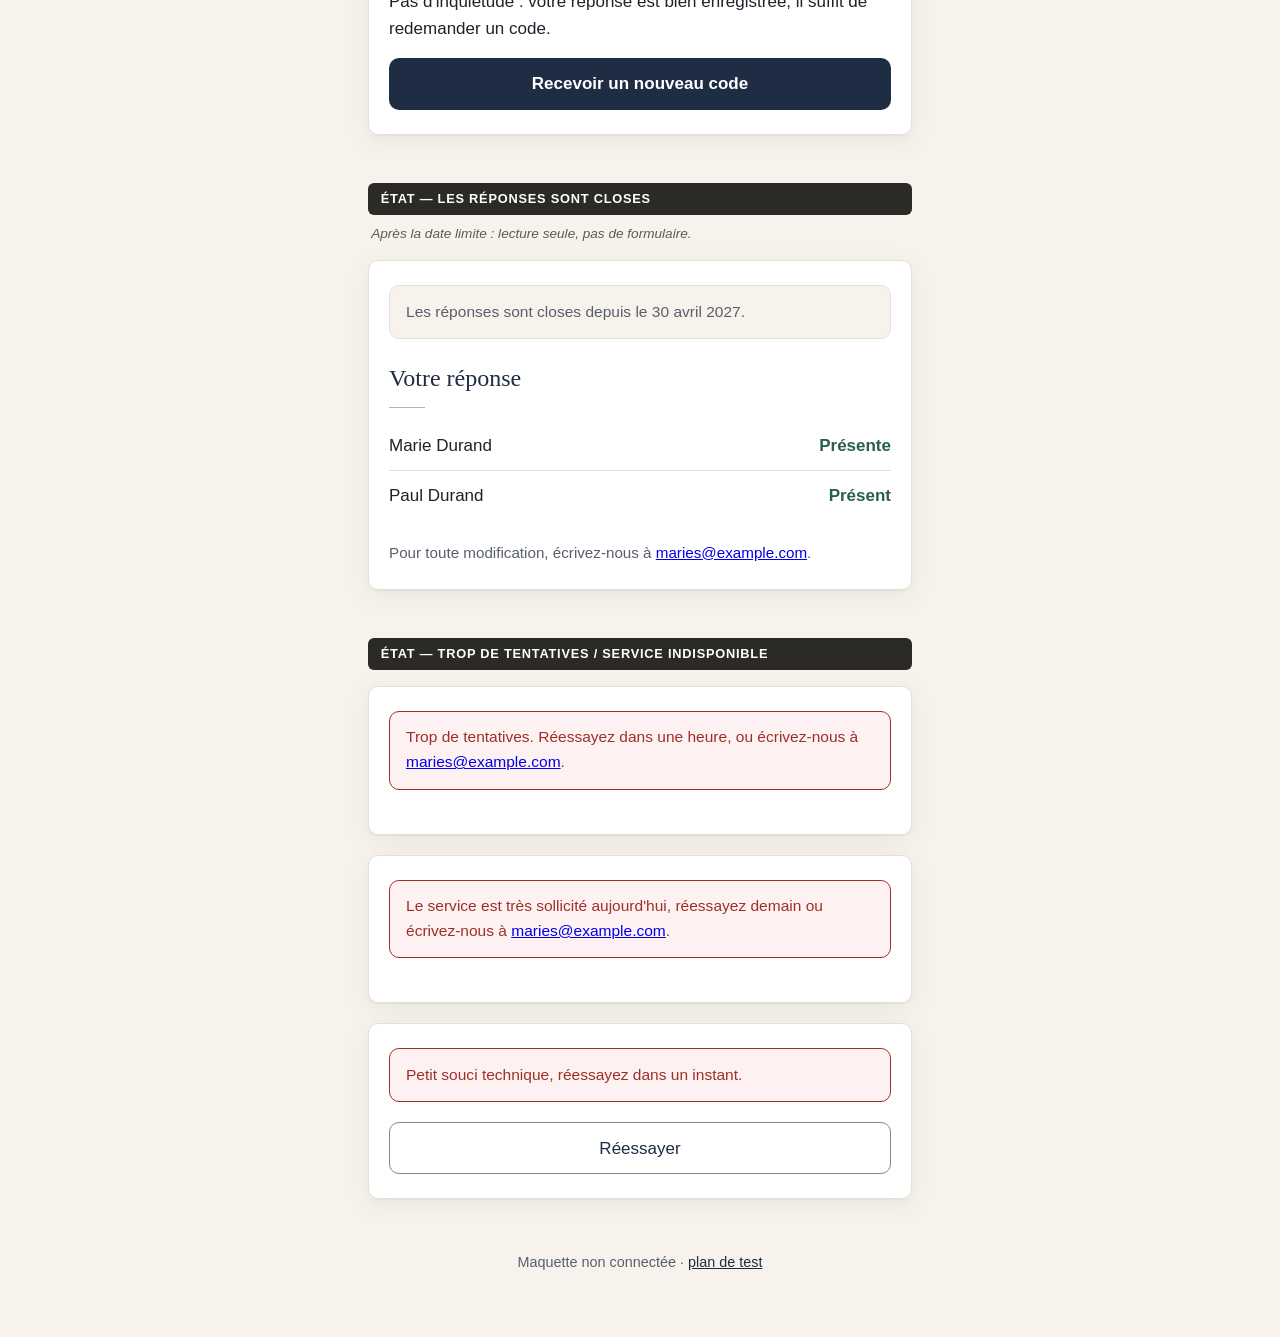
==== commit a03403a6: "Nom des mariés : Alec et Gloria index.html (titre, description, bandeau), maquette.html, Config.csv " ====
--- a/maquette.html
+++ b/maquette.html
@@ -55,7 +55,7 @@
 
 <div class="maquette-ecran">
   <header class="bandeau">
-    <p class="bandeau__prenoms">Marie &amp; Paul</p>
+    <p class="bandeau__prenoms">Alec &amp; Gloria</p>
     <hr class="bandeau__filet">
     <p class="bandeau__date">Samedi 12 juin 2027</p>
   </header>
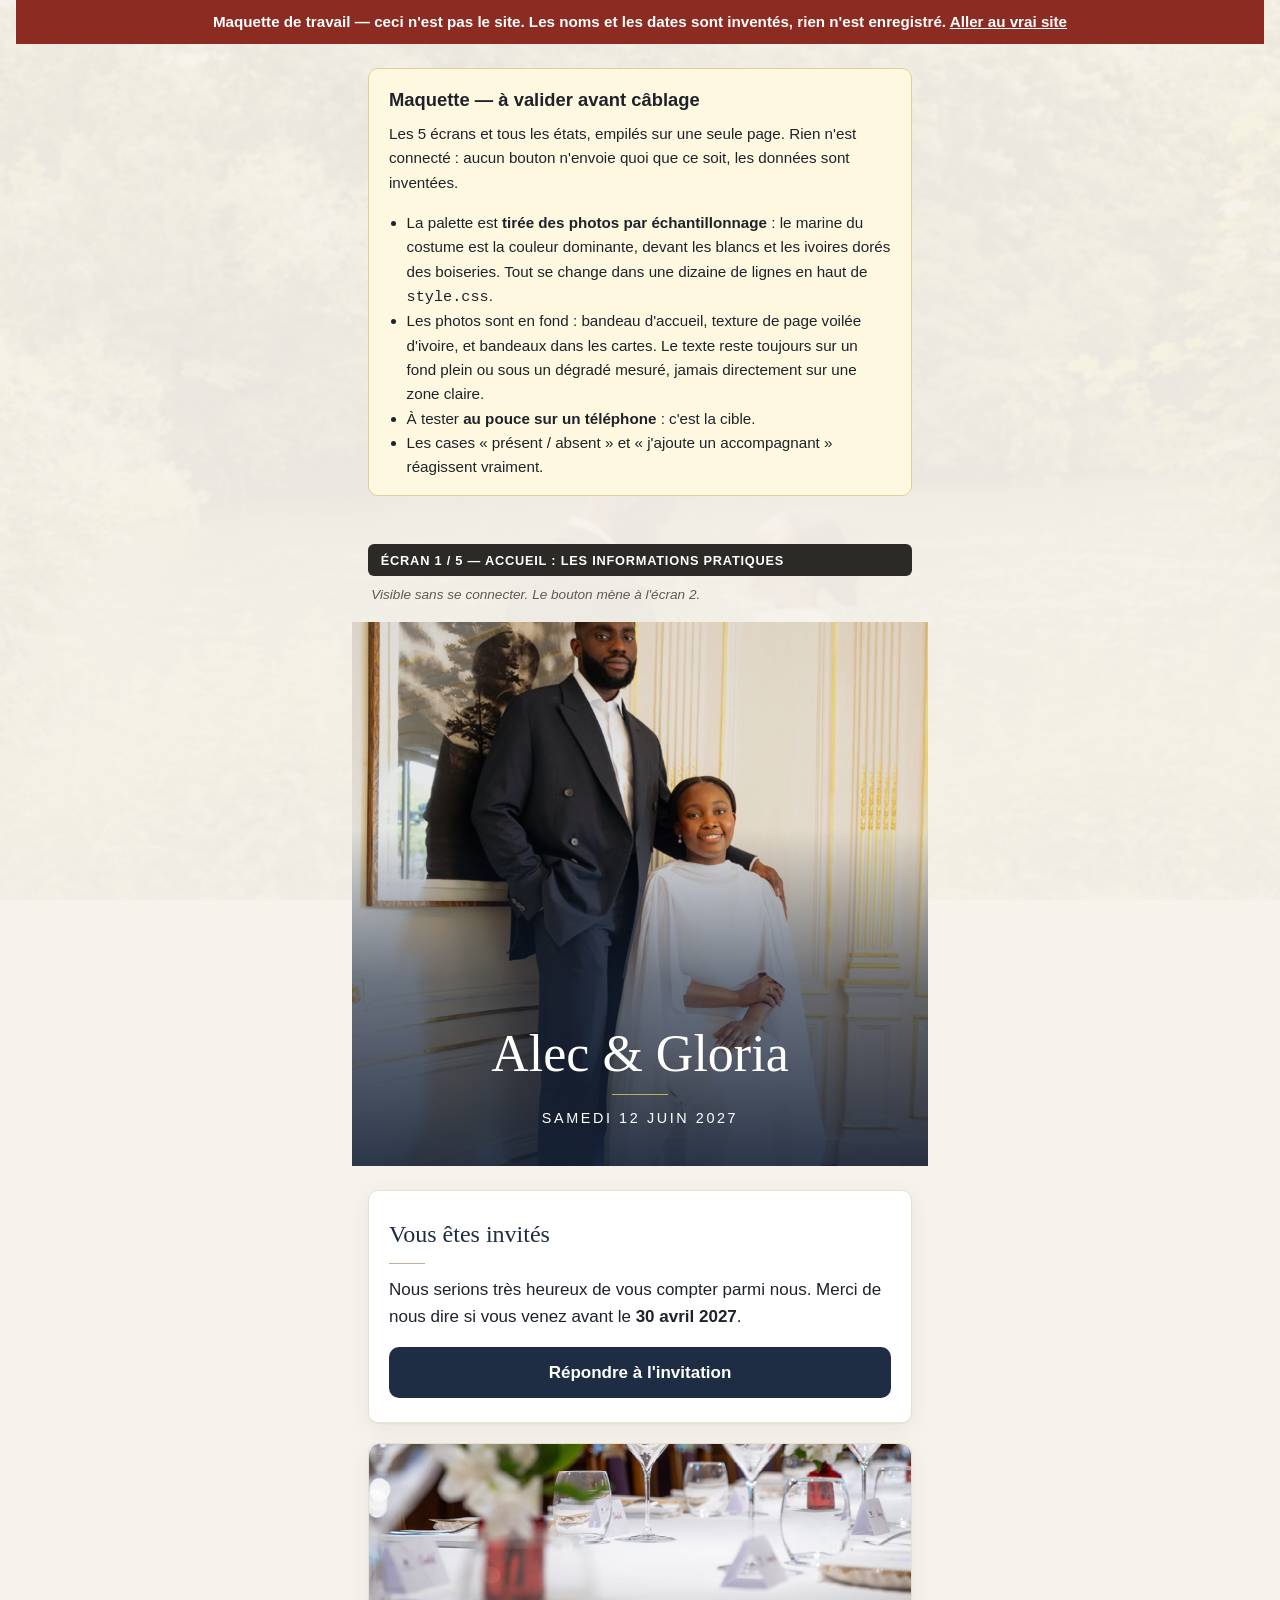
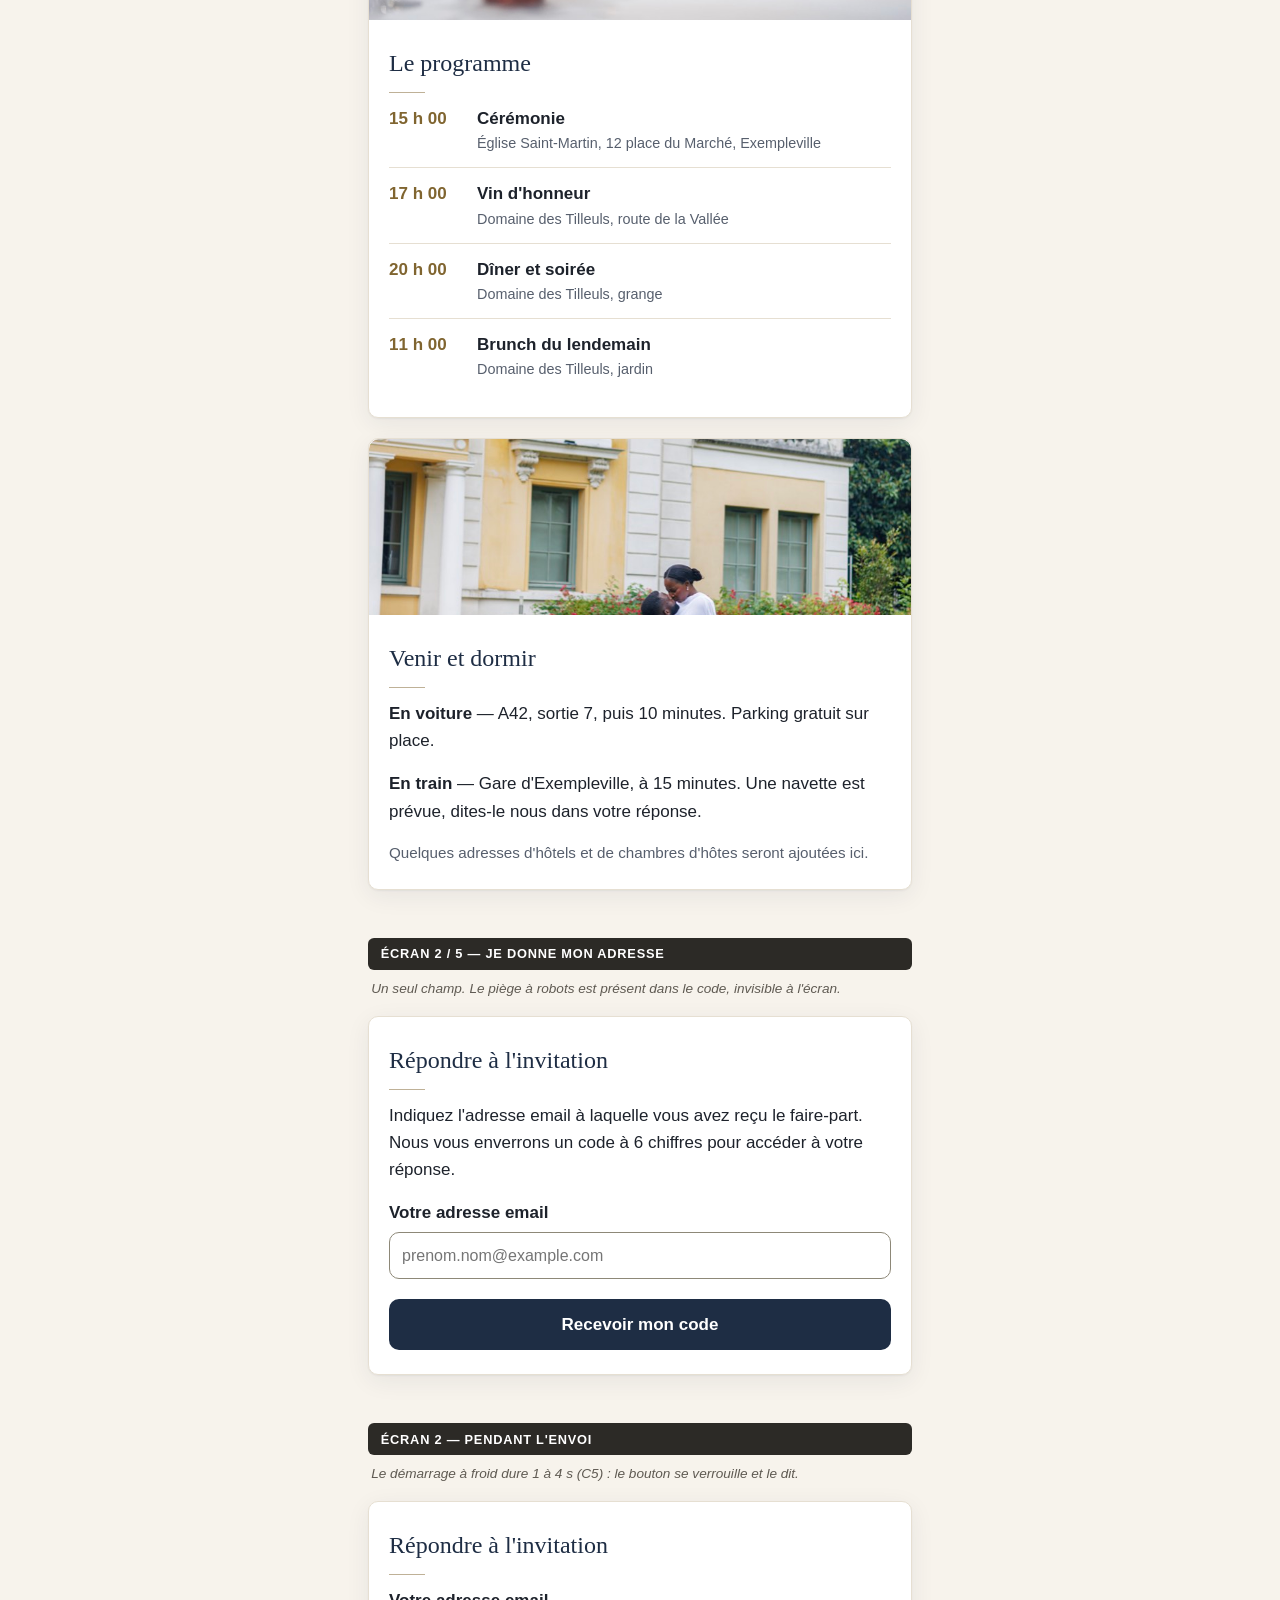
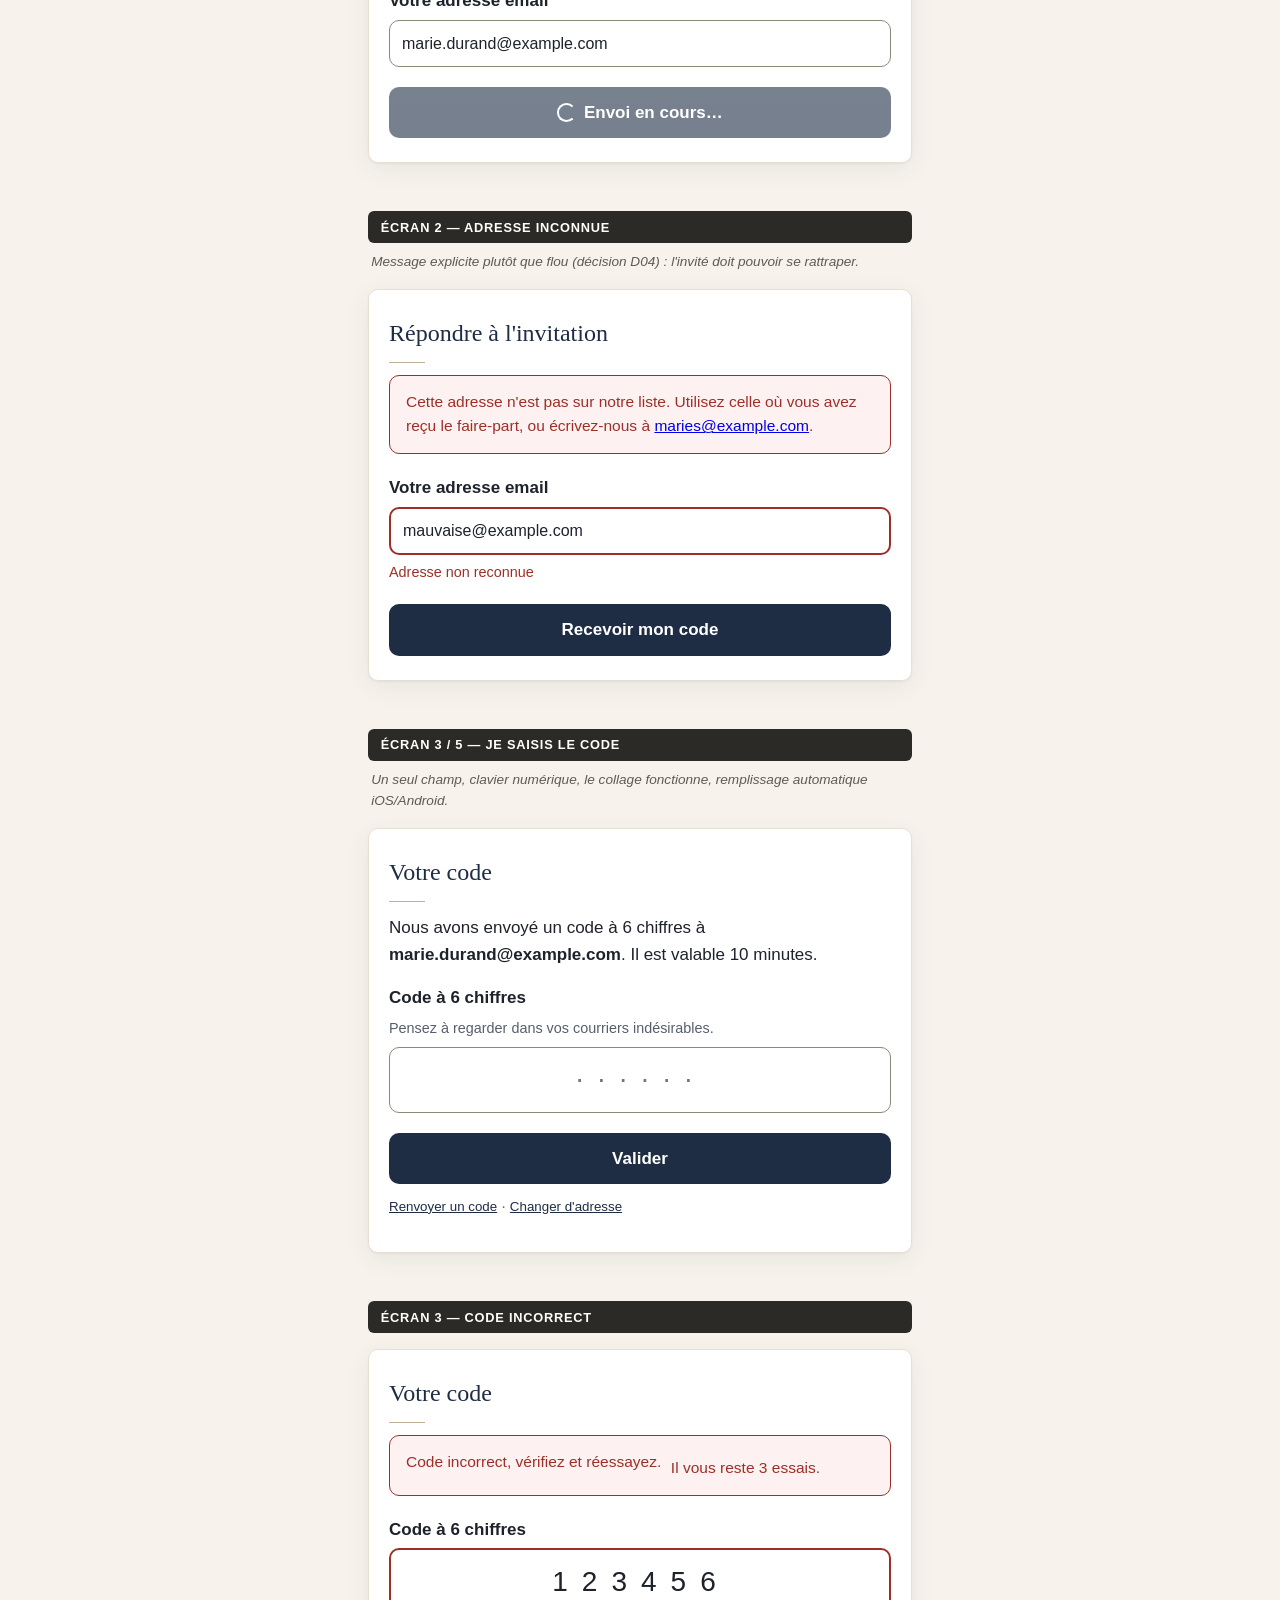
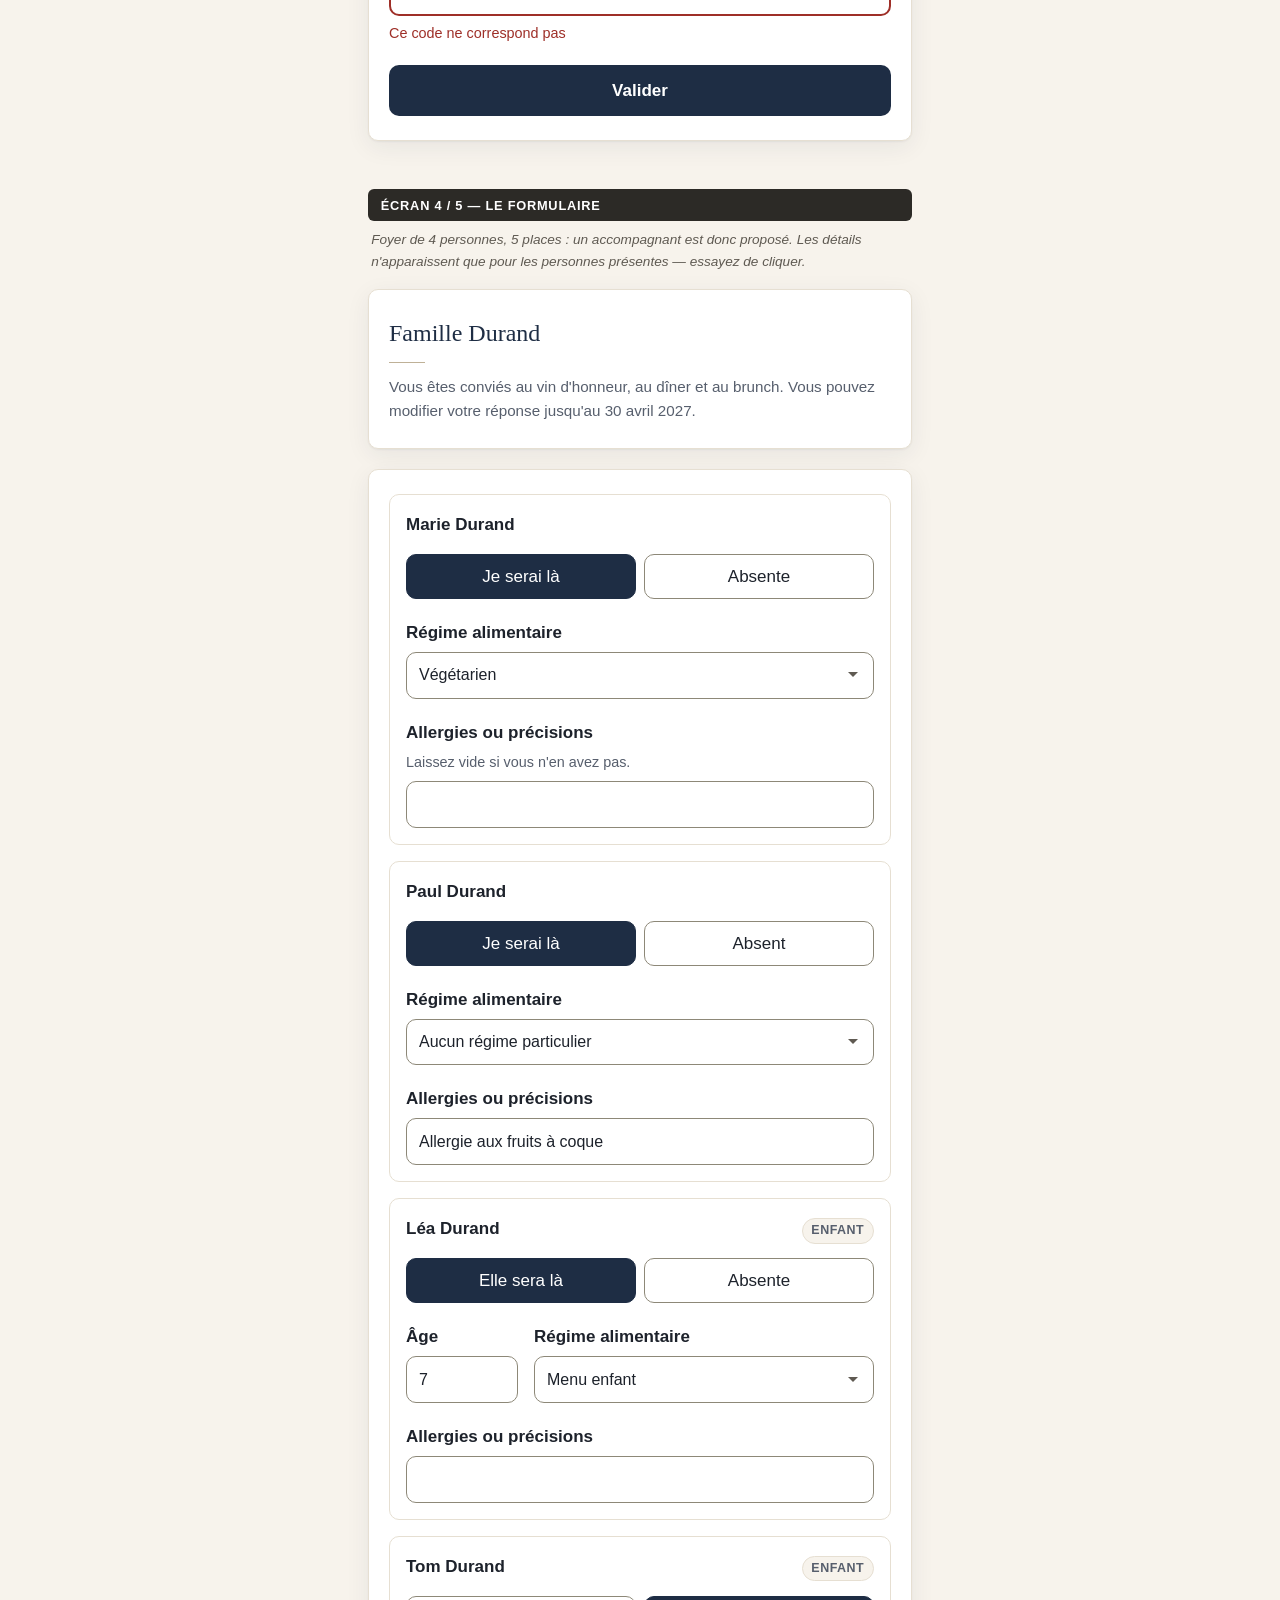
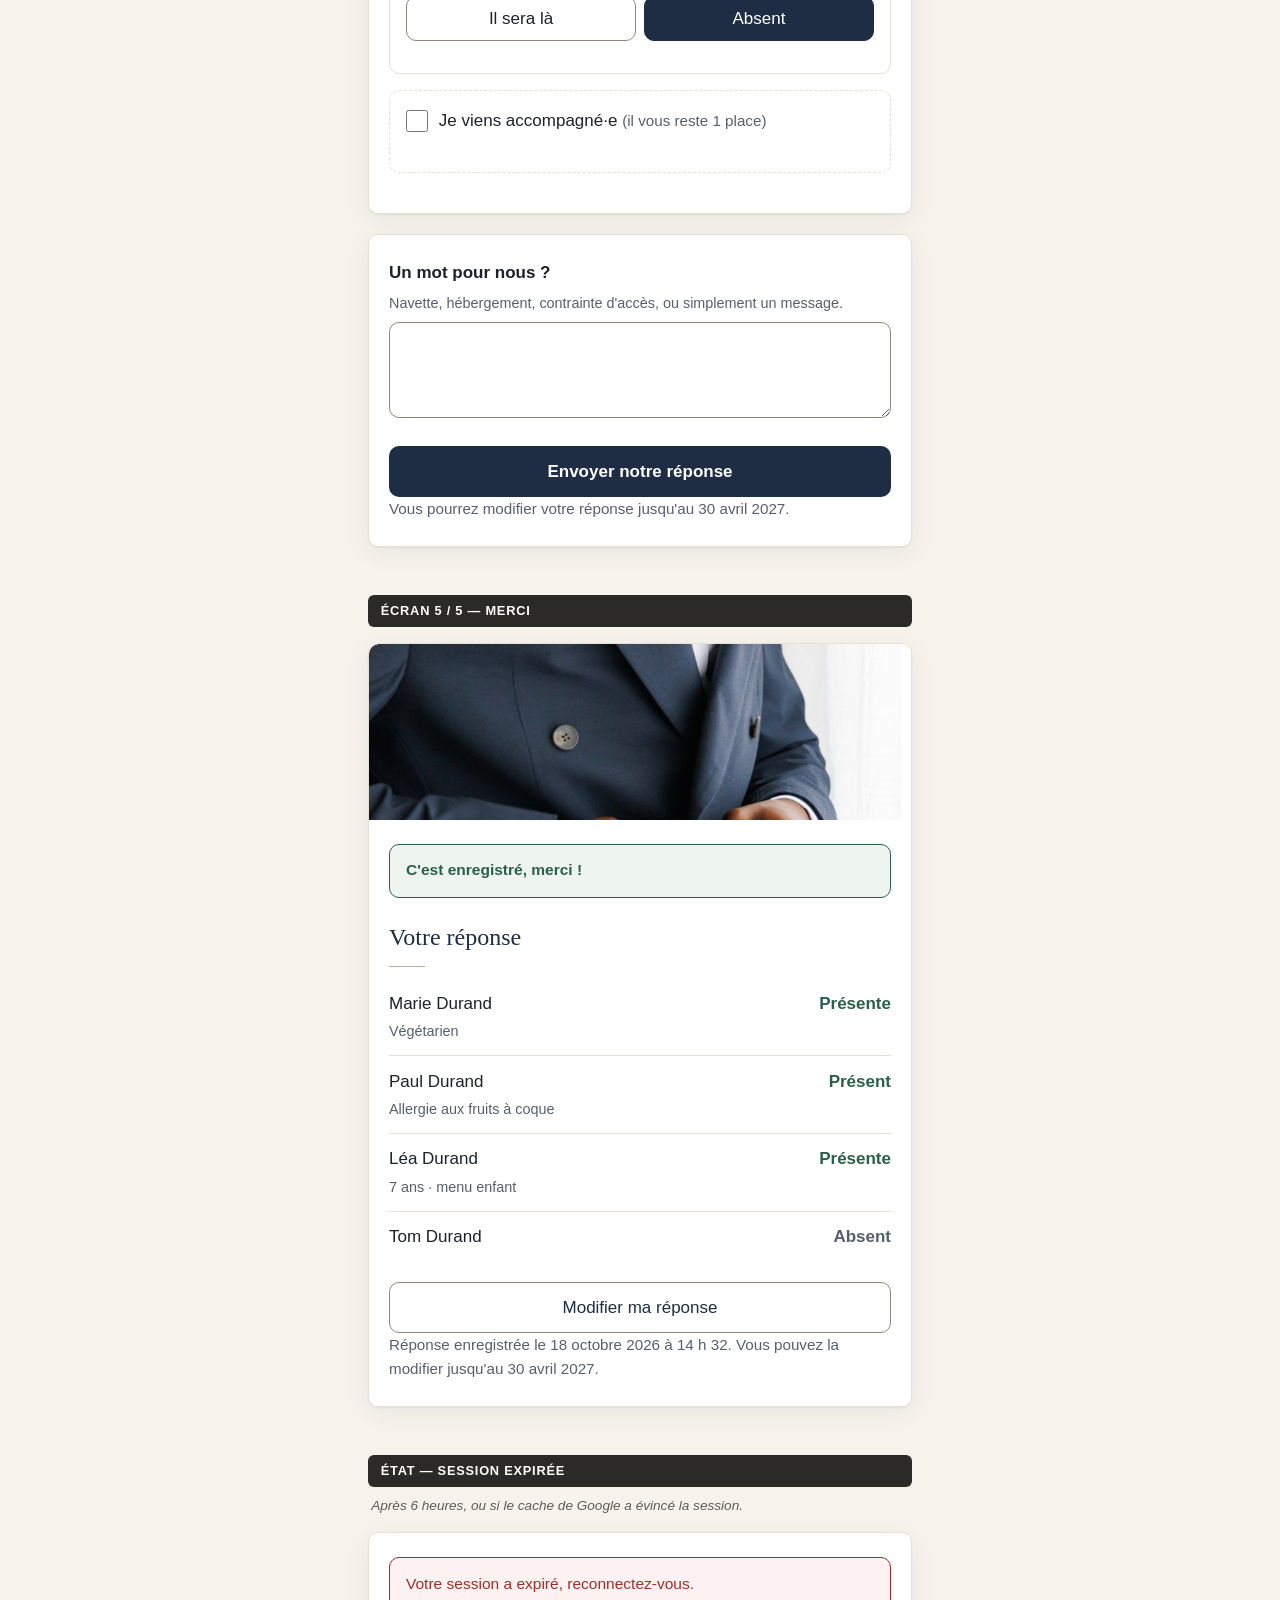
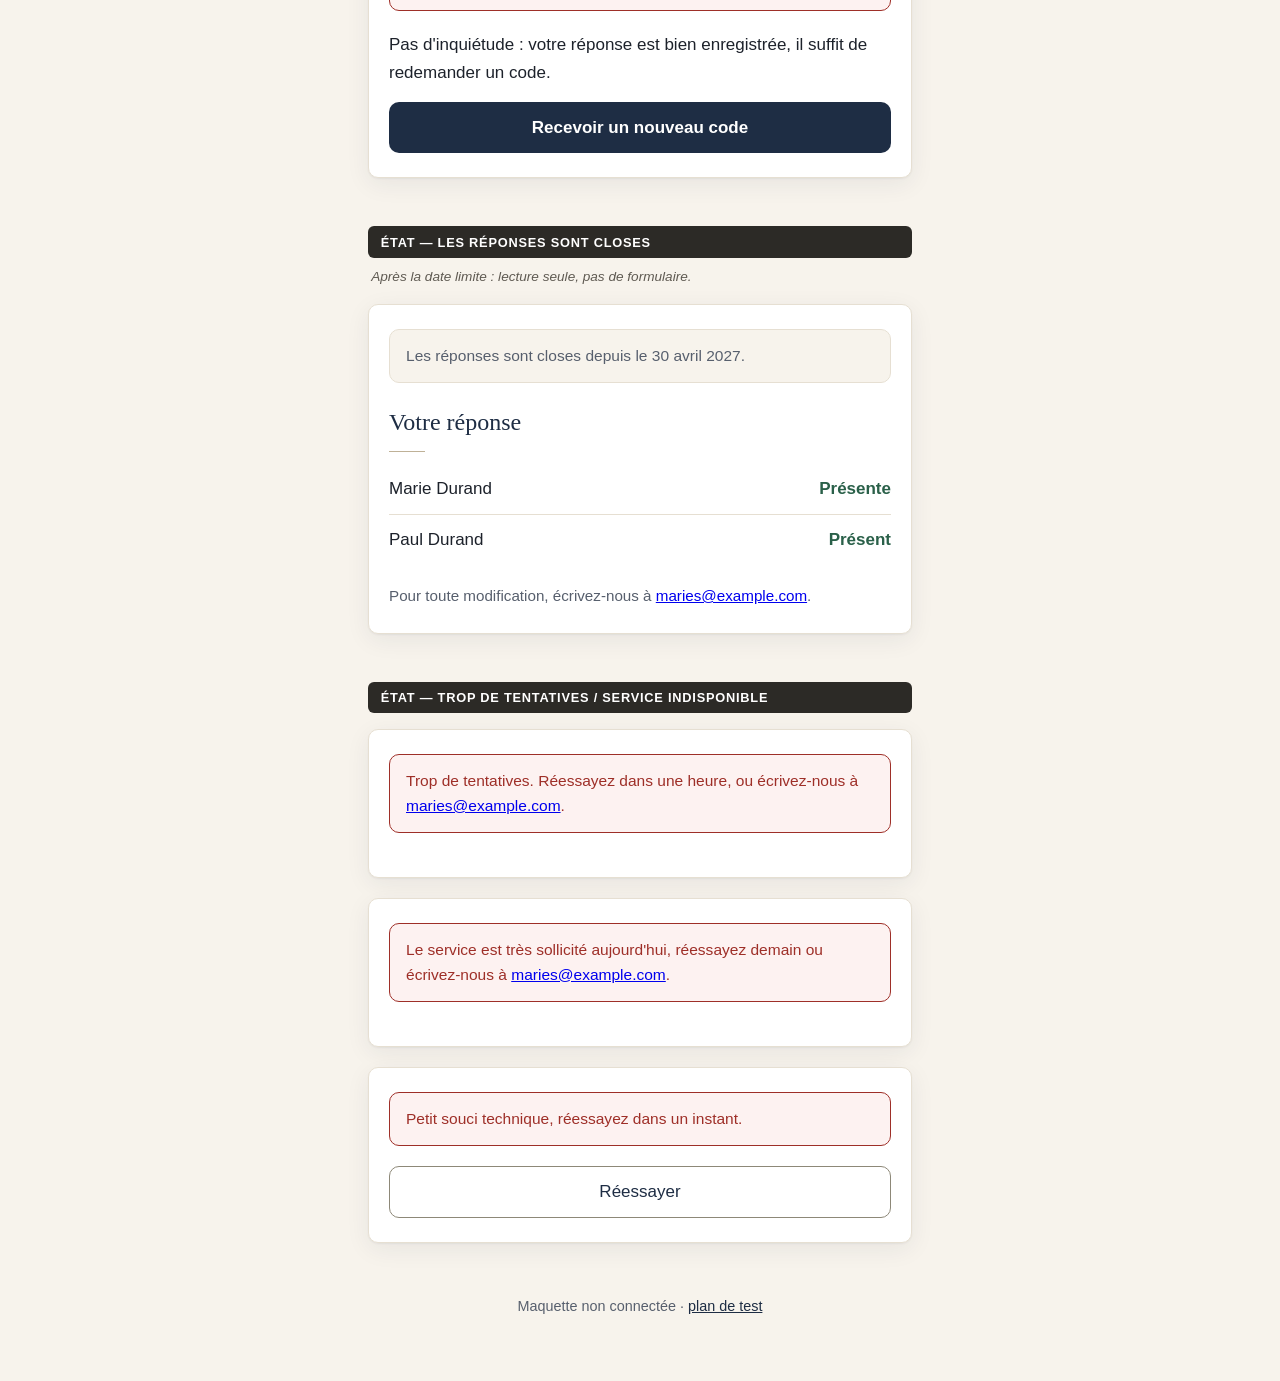
==== commit 08bdad1f: "P4 : corrections de la revue croisée (4 bloquants, 9 à corriger) Backend - l'adresse de contact quit" ====
--- a/maquette.html
+++ b/maquette.html
@@ -7,6 +7,15 @@
 <title>Maquette — site RSVP du mariage</title>
 <link rel="stylesheet" href="assets/css/style.css">
 <style>
+  /* Bandeau d'avertissement : si la maquette est publiée avec le site, un invité
+     peut tomber dessus et croire qu'il répond vraiment (R26). */
+  .maquette-avertissement {
+    position: sticky; top: 0; z-index: 10;
+    margin: 0 0 1rem; padding: .7rem 1rem;
+    background: #8c2b22; color: #fff; text-align: center;
+    font: 600 .95rem/1.4 -apple-system, BlinkMacSystemFont, 'Segoe UI', Roboto, sans-serif;
+  }
+  .maquette-avertissement a { color: #fff; }
   /* Habillage propre à la maquette : rien de tout cela n'ira dans le site. */
   .maquette-intro {
     max-width: 34rem; margin: 1.5rem auto; padding: 1rem 1.25rem;
@@ -33,6 +42,12 @@
 </head>
 <body>
 
+<p class="maquette-avertissement">
+  Maquette de travail — ceci n'est <strong>pas</strong> le site.
+  Les noms et les dates sont inventés, rien n'est enregistré.
+  <a href="index.html">Aller au vrai site</a>
+</p>
+
 <div class="maquette-intro">
   <h1>Maquette — à valider avant câblage</h1>
   <p>Les 5 écrans et tous les états, empilés sur une seule page. Rien n'est connecté :
--- a/assets/css/style.css
+++ b/assets/css/style.css
@@ -408,6 +408,8 @@
 .message p { margin: 0; }
 .message p + p { margin-top: .4rem; }
 
+.erreur-champ:empty { display: none; }
+
 .erreur-champ {
   display: block;
   margin-top: .35rem;
@@ -506,6 +508,23 @@
   outline-offset: 2px;
 }
 
+/* Le bouton radio est en opacity: 0 — la règle générique
+   `input[aria-invalid="true"]` s'appliquait donc à un élément invisible, et une
+   présence oubliée n'était signalée nulle part à l'écran. C'est le <span> visible
+   qui doit porter la marque. */
+.choix-presence input[aria-invalid="true"] + span {
+  border-color: var(--couleur-erreur);
+  border-width: 2px;
+  padding: calc(.5rem - 1px);
+}
+
+/* Le focus programmatique après un appui tactile ne déclenche pas :focus-visible :
+   sans cette règle, le champ fautif ne se distinguait pas sur mobile. */
+.choix-presence input[aria-invalid="true"]:focus + span {
+  outline: 3px solid var(--couleur-erreur);
+  outline-offset: 2px;
+}
+
 /* Les détails n'apparaissent que si la personne est présente. */
 .details-presence { padding-top: .25rem; }
 
